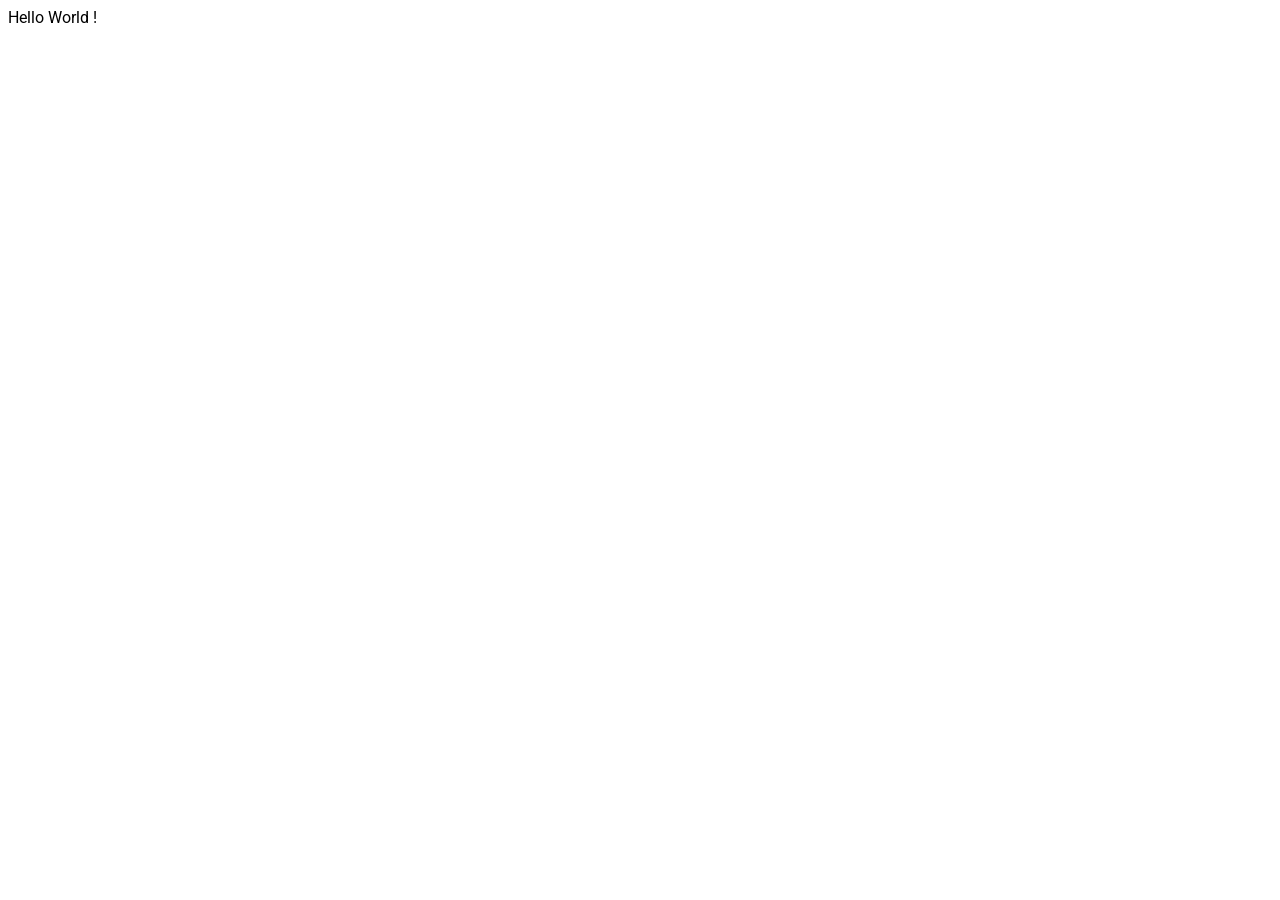
==== index.html @ 622b7399 "add google analytics" ====
<html lang="en">
<head>
    <!-- Global site tag (gtag.js) - Google Analytics -->
    <script async src="https://www.googletagmanager.com/gtag/js?id=G-5KSKGW5J9B"></script>
    <script>
      window.dataLayer = window.dataLayer || [];
      function gtag(){dataLayer.push(arguments);}
      gtag('js', new Date());

      gtag('config', 'G-5KSKGW5J9B');
    </script>

    <link rel="stylesheet" href="./index.css" />
    <link
            href="https://fonts.googleapis.com/css2?family=Roboto:ital,wght@0,300;0,400;0,500;0,700;1,300;1,400;1,500;1,700&display=swap"
            rel="stylesheet"
    />
    <link rel="apple-touch-icon" sizes="180x180" href="/apple-touch-icon.png">
    <link rel="icon" type="image/png" sizes="32x32" href="/favicon-32x32.png">
    <link rel="icon" type="image/png" sizes="16x16" href="/favicon-16x16.png">
    <link rel="manifest" href="/site.webmanifest.json">

    <title>The Exotic Greens</title>
</head>
<body>
<nav>
Hello World !
</nav>
</body>
</html>
---- index.css ----
body {
    font-family: 'Roboto', sans-serif;
}
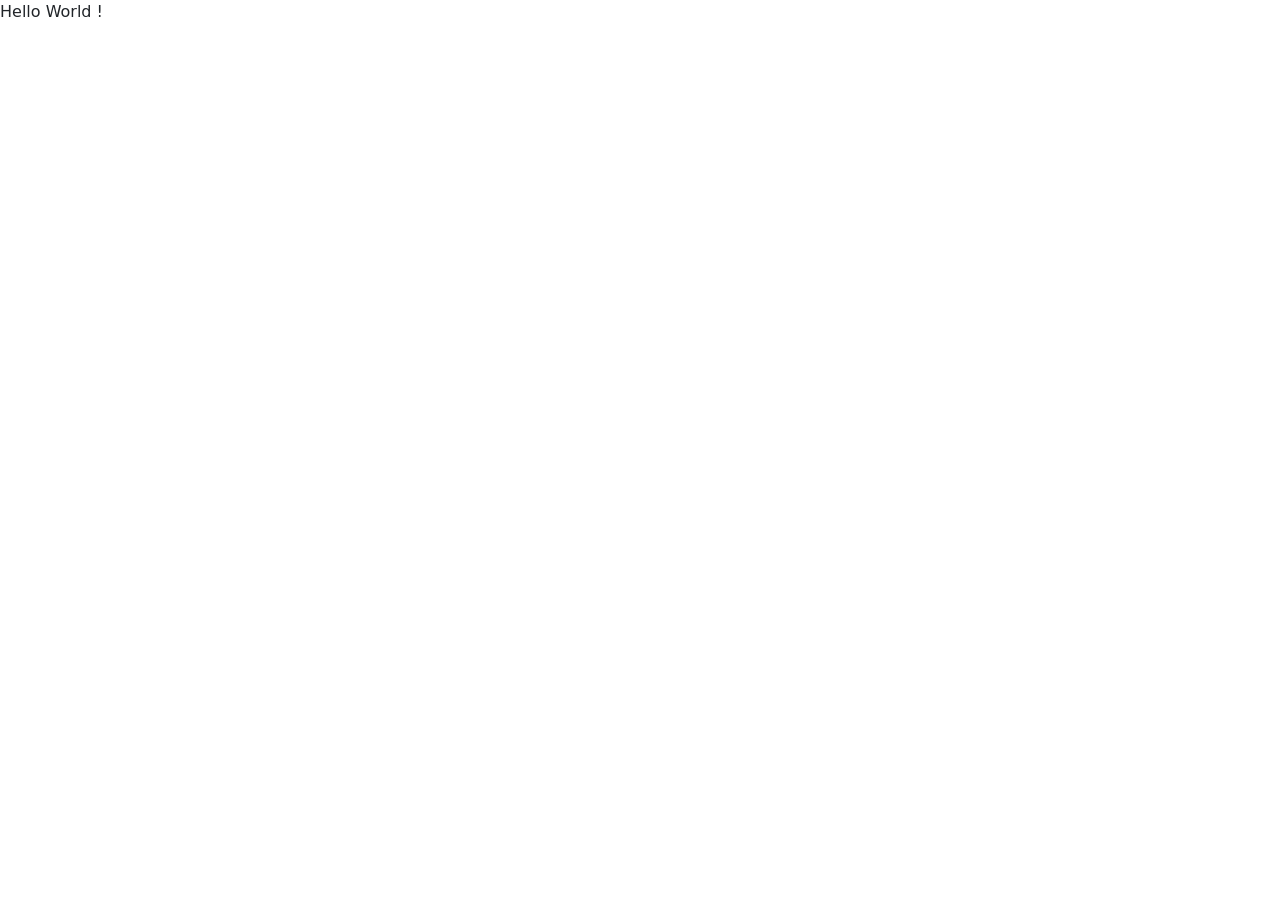
==== commit 216a1e30: "add bootstrap" ====
--- a/index.html
+++ b/index.html
@@ -1,5 +1,9 @@
+<!doctype html>
 <html lang="en">
 <head>
+    <meta charset="utf-8">
+    <meta name="viewport" content="width=device-width, initial-scale=1">
+
     <!-- Global site tag (gtag.js) - Google Analytics -->
     <script async src="https://www.googletagmanager.com/gtag/js?id=G-5KSKGW5J9B"></script>
     <script>
@@ -19,6 +23,12 @@
     <link rel="icon" type="image/png" sizes="32x32" href="/favicon-32x32.png">
     <link rel="icon" type="image/png" sizes="16x16" href="/favicon-16x16.png">
     <link rel="manifest" href="/site.webmanifest.json">
+    <link
+            href="https://cdn.jsdelivr.net/npm/bootstrap@5.0.0-beta1/dist/css/bootstrap.min.css"
+            rel="stylesheet"
+            integrity="sha384-giJF6kkoqNQ00vy+HMDP7azOuL0xtbfIcaT9wjKHr8RbDVddVHyTfAAsrekwKmP1"
+            crossorigin="anonymous"
+    />
 
     <title>The Exotic Greens</title>
 </head>
@@ -26,5 +36,7 @@
 <nav>
 Hello World !
 </nav>
+
+<script src="https://cdn.jsdelivr.net/npm/bootstrap@5.0.0-beta1/dist/js/bootstrap.bundle.min.js" integrity="sha384-ygbV9kiqUc6oa4msXn9868pTtWMgiQaeYH7/t7LECLbyPA2x65Kgf80OJFdroafW" crossorigin="anonymous"></script>
 </body>
 </html>
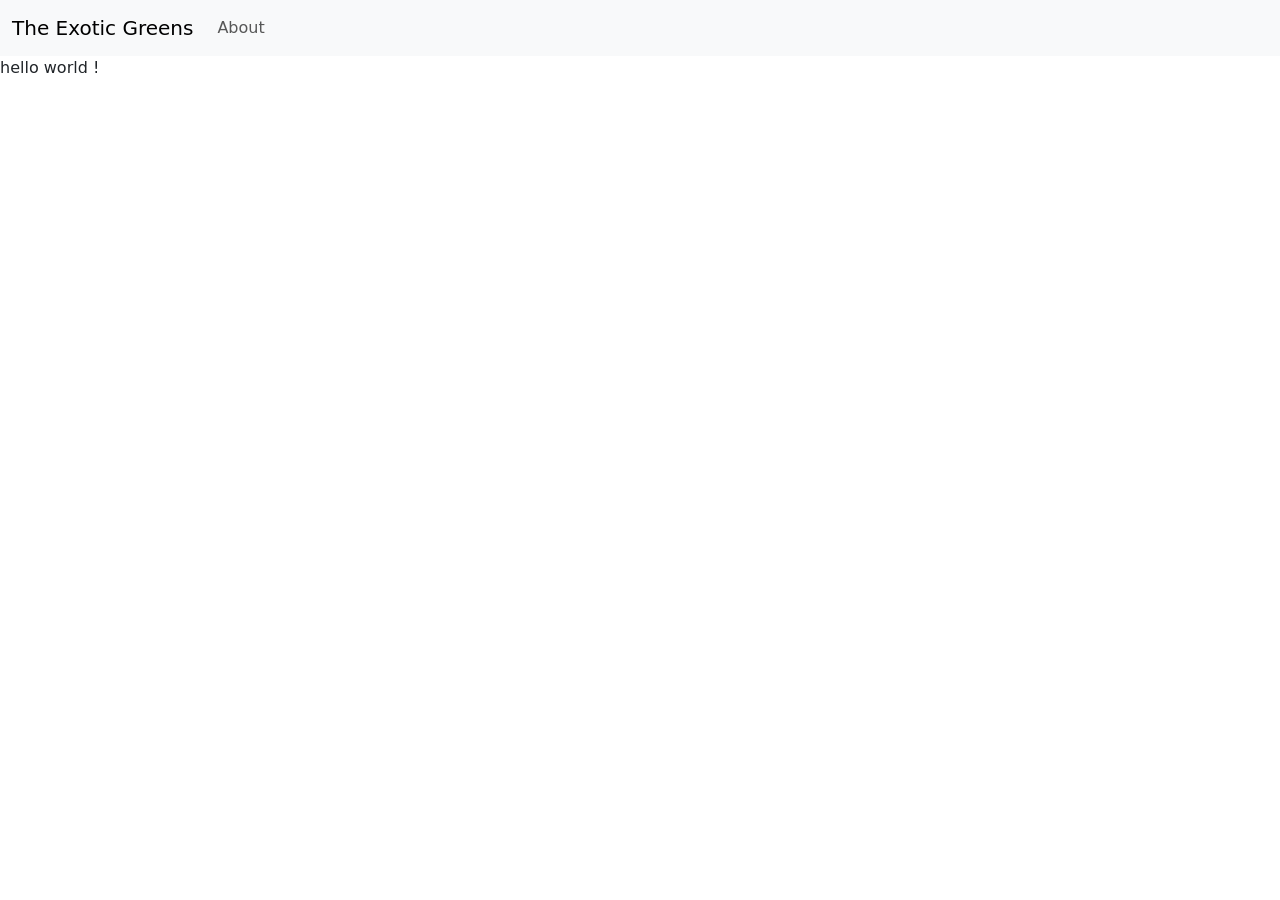
==== commit e6a8b1c0: "fix aobut link active" ====
--- a/index.html
+++ b/index.html
@@ -33,9 +33,23 @@
     <title>The Exotic Greens</title>
 </head>
 <body>
-<nav>
-Hello World !
+<nav class="navbar navbar-expand-lg navbar-light bg-light">
+    <div class="container-fluid">
+        <a class="navbar-brand" href="/">The Exotic Greens</a>
+        <button class="navbar-toggler" type="button" data-bs-toggle="collapse" data-bs-target="#navbarNav" aria-controls="navbarNav" aria-expanded="false" aria-label="Toggle navigation">
+            <span class="navbar-toggler-icon"></span>
+        </button>
+        <div class="collapse navbar-collapse" id="navbarNav">
+            <ul class="navbar-nav">
+                <li class="nav-item">
+                    <a class="nav-link" aria-current="page" href="/about">About</a>
+                </li>
+            </ul>
+        </div>
+    </div>
 </nav>
+
+hello world !
 
 <script src="https://cdn.jsdelivr.net/npm/bootstrap@5.0.0-beta1/dist/js/bootstrap.bundle.min.js" integrity="sha384-ygbV9kiqUc6oa4msXn9868pTtWMgiQaeYH7/t7LECLbyPA2x65Kgf80OJFdroafW" crossorigin="anonymous"></script>
 </body>
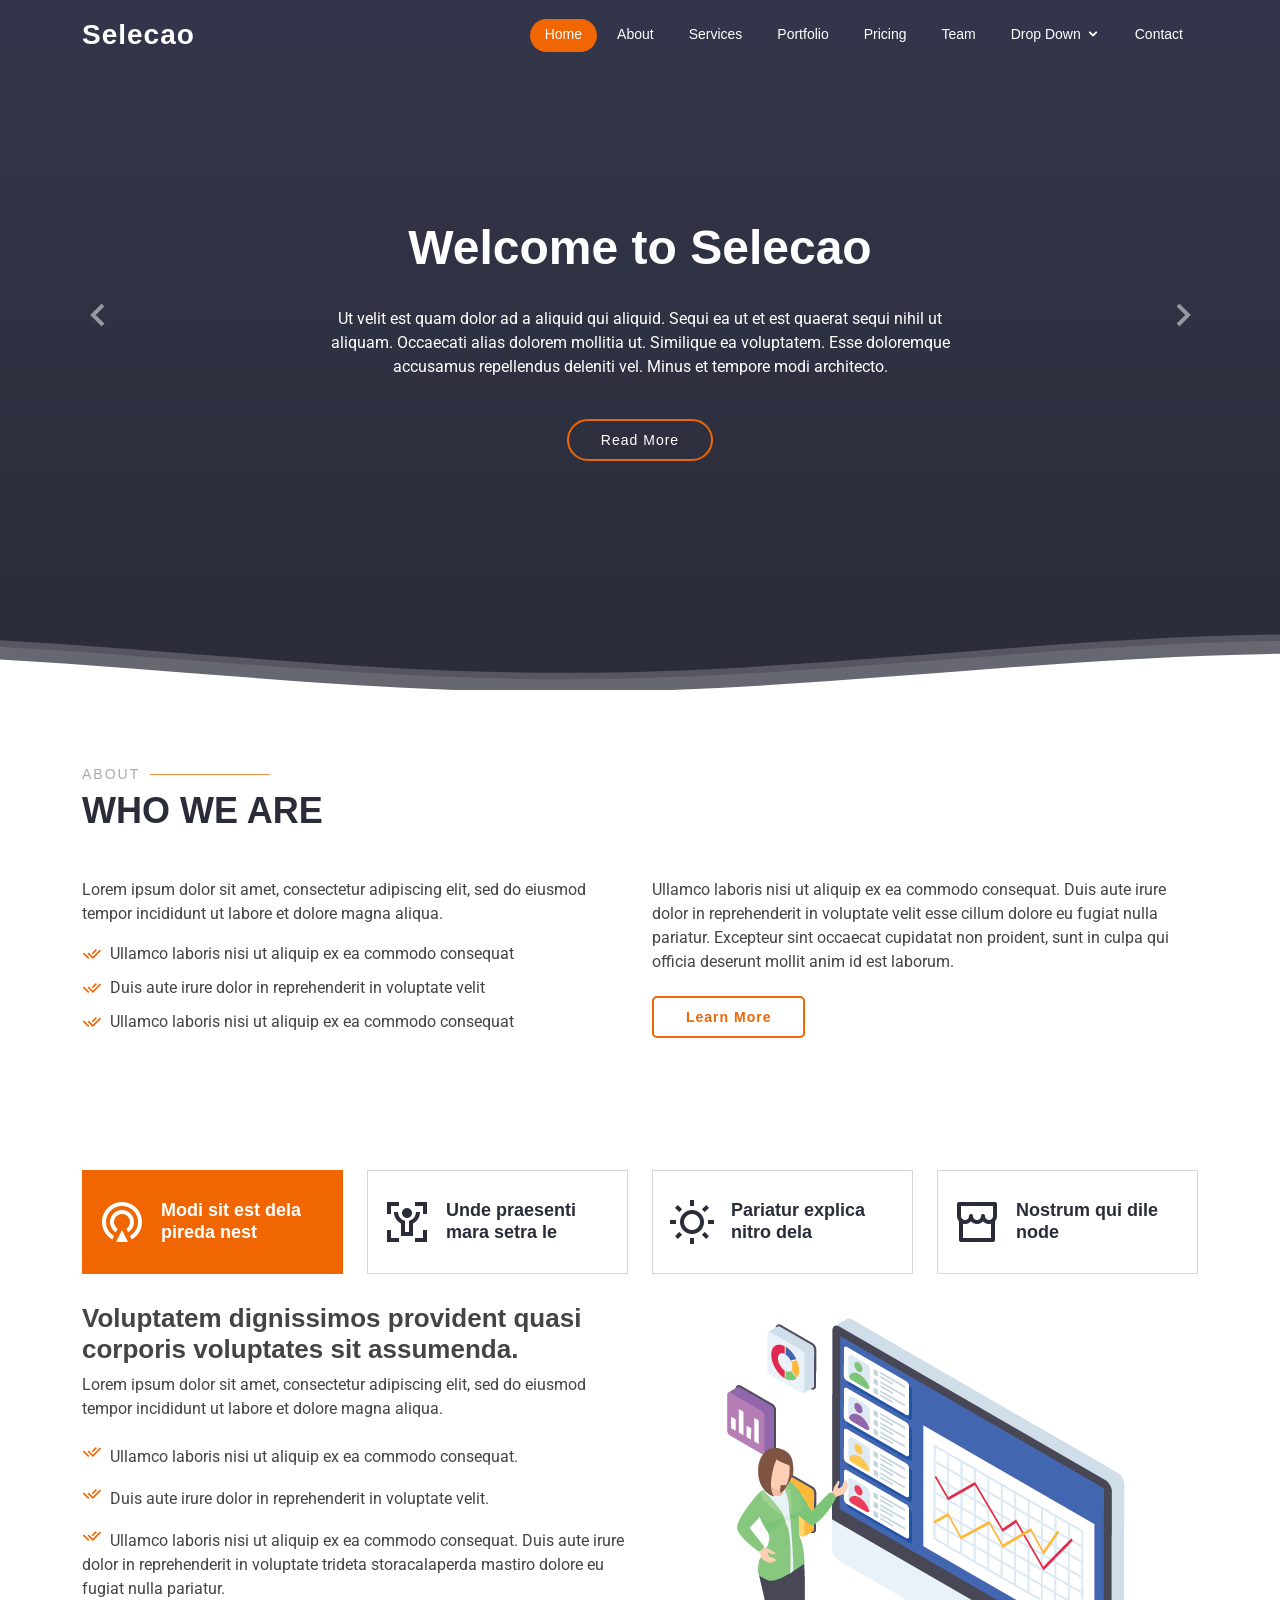
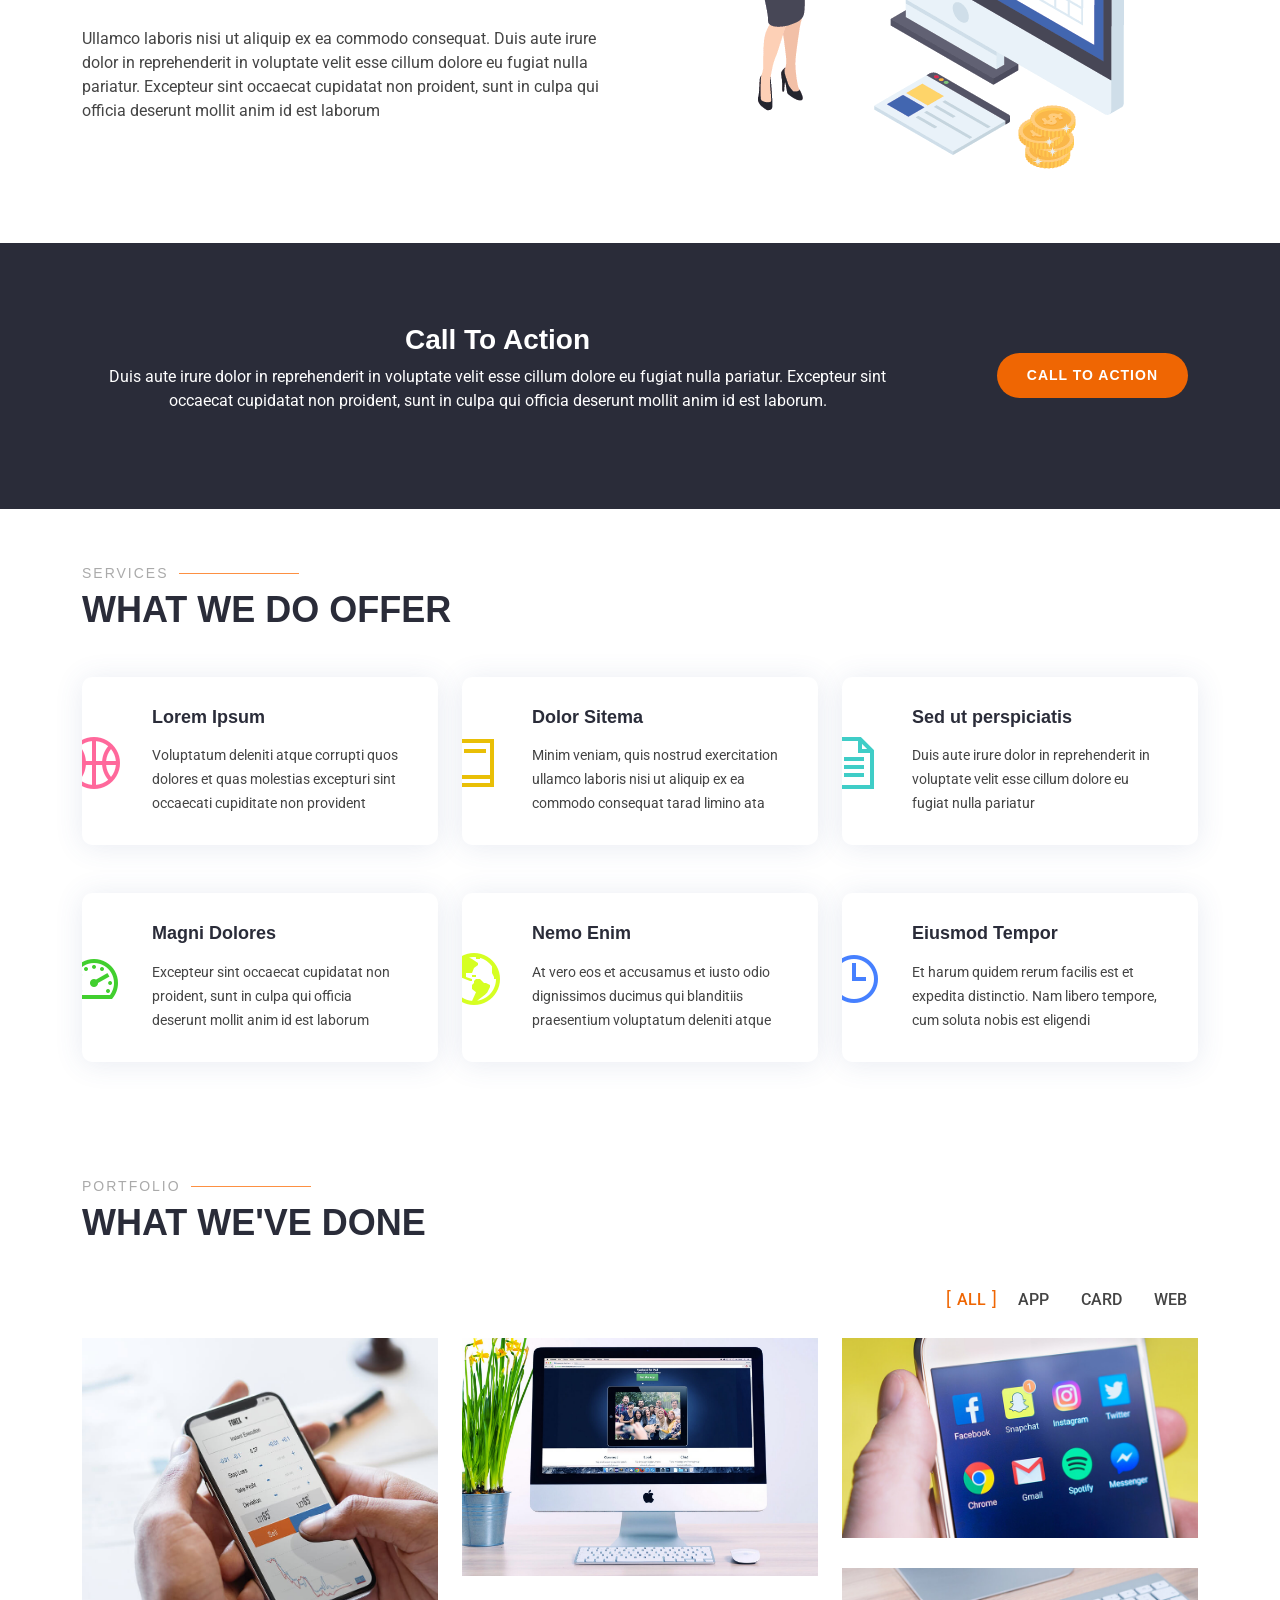
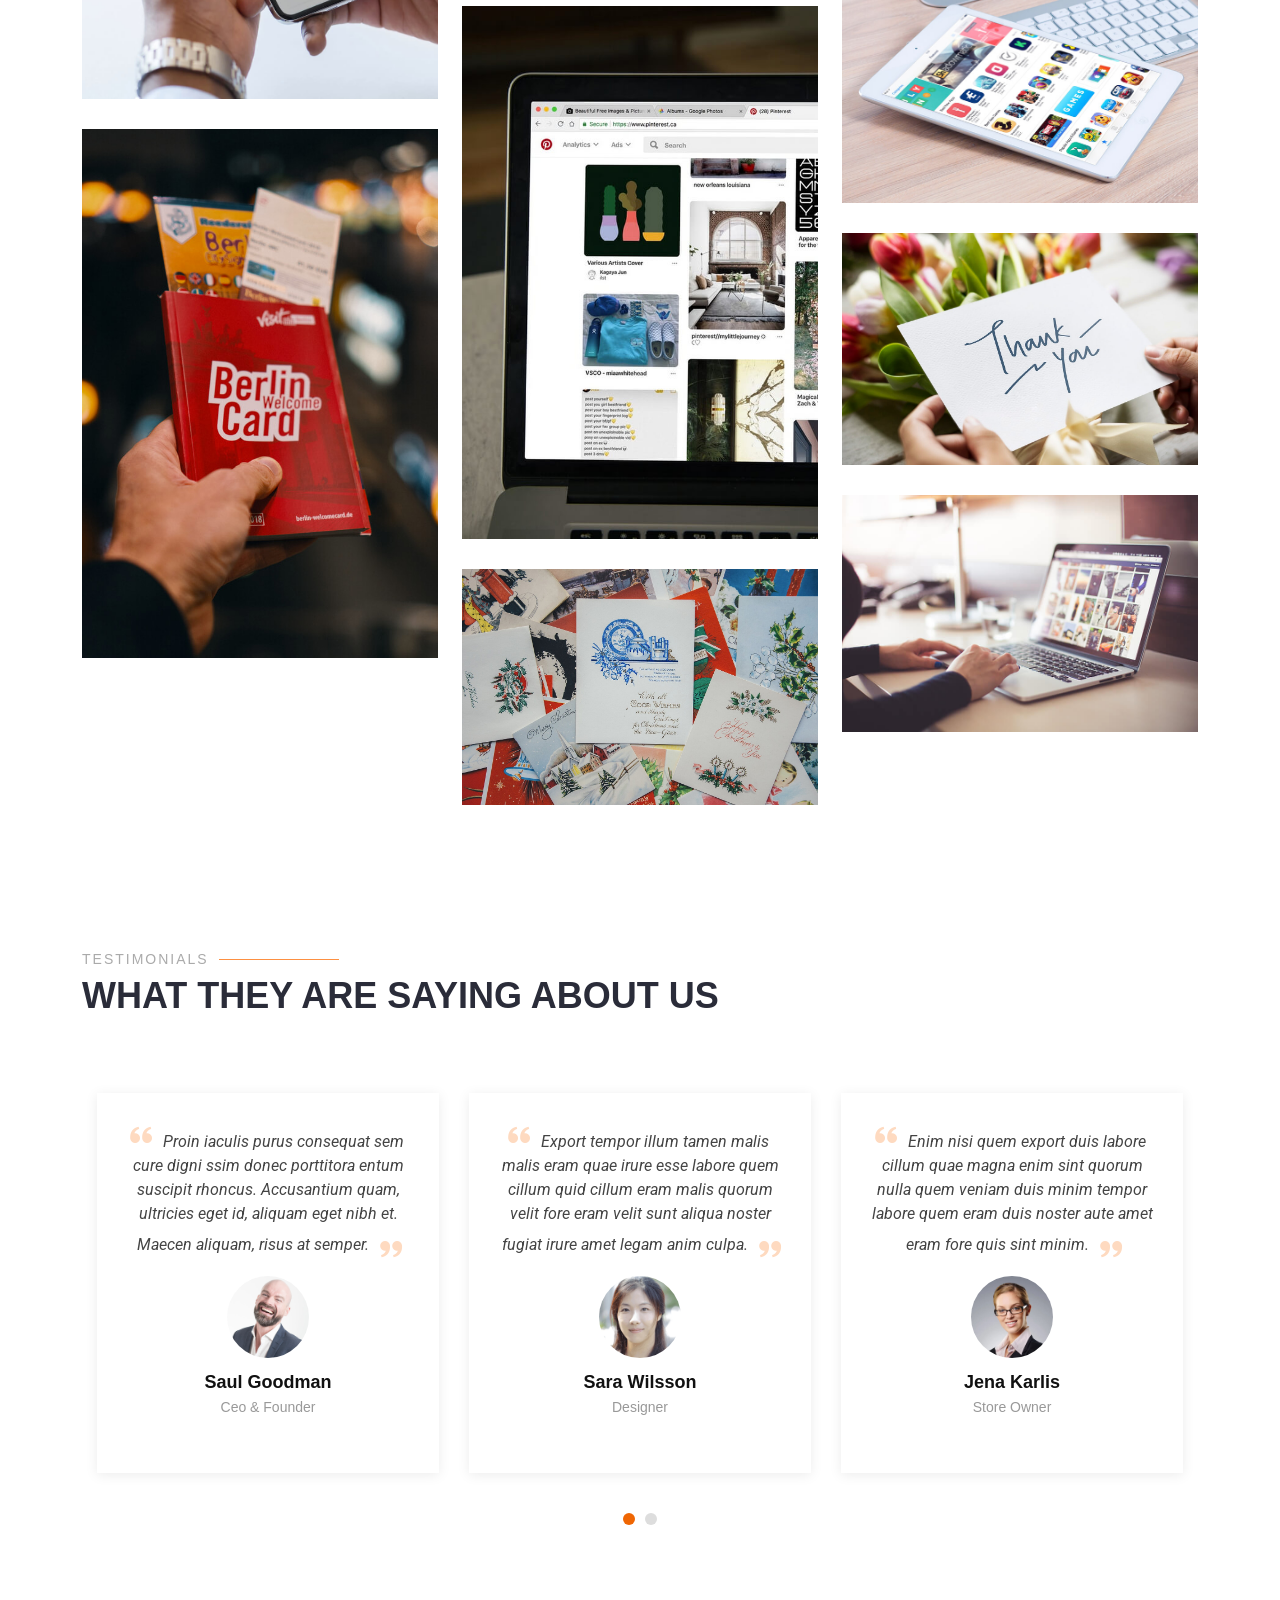
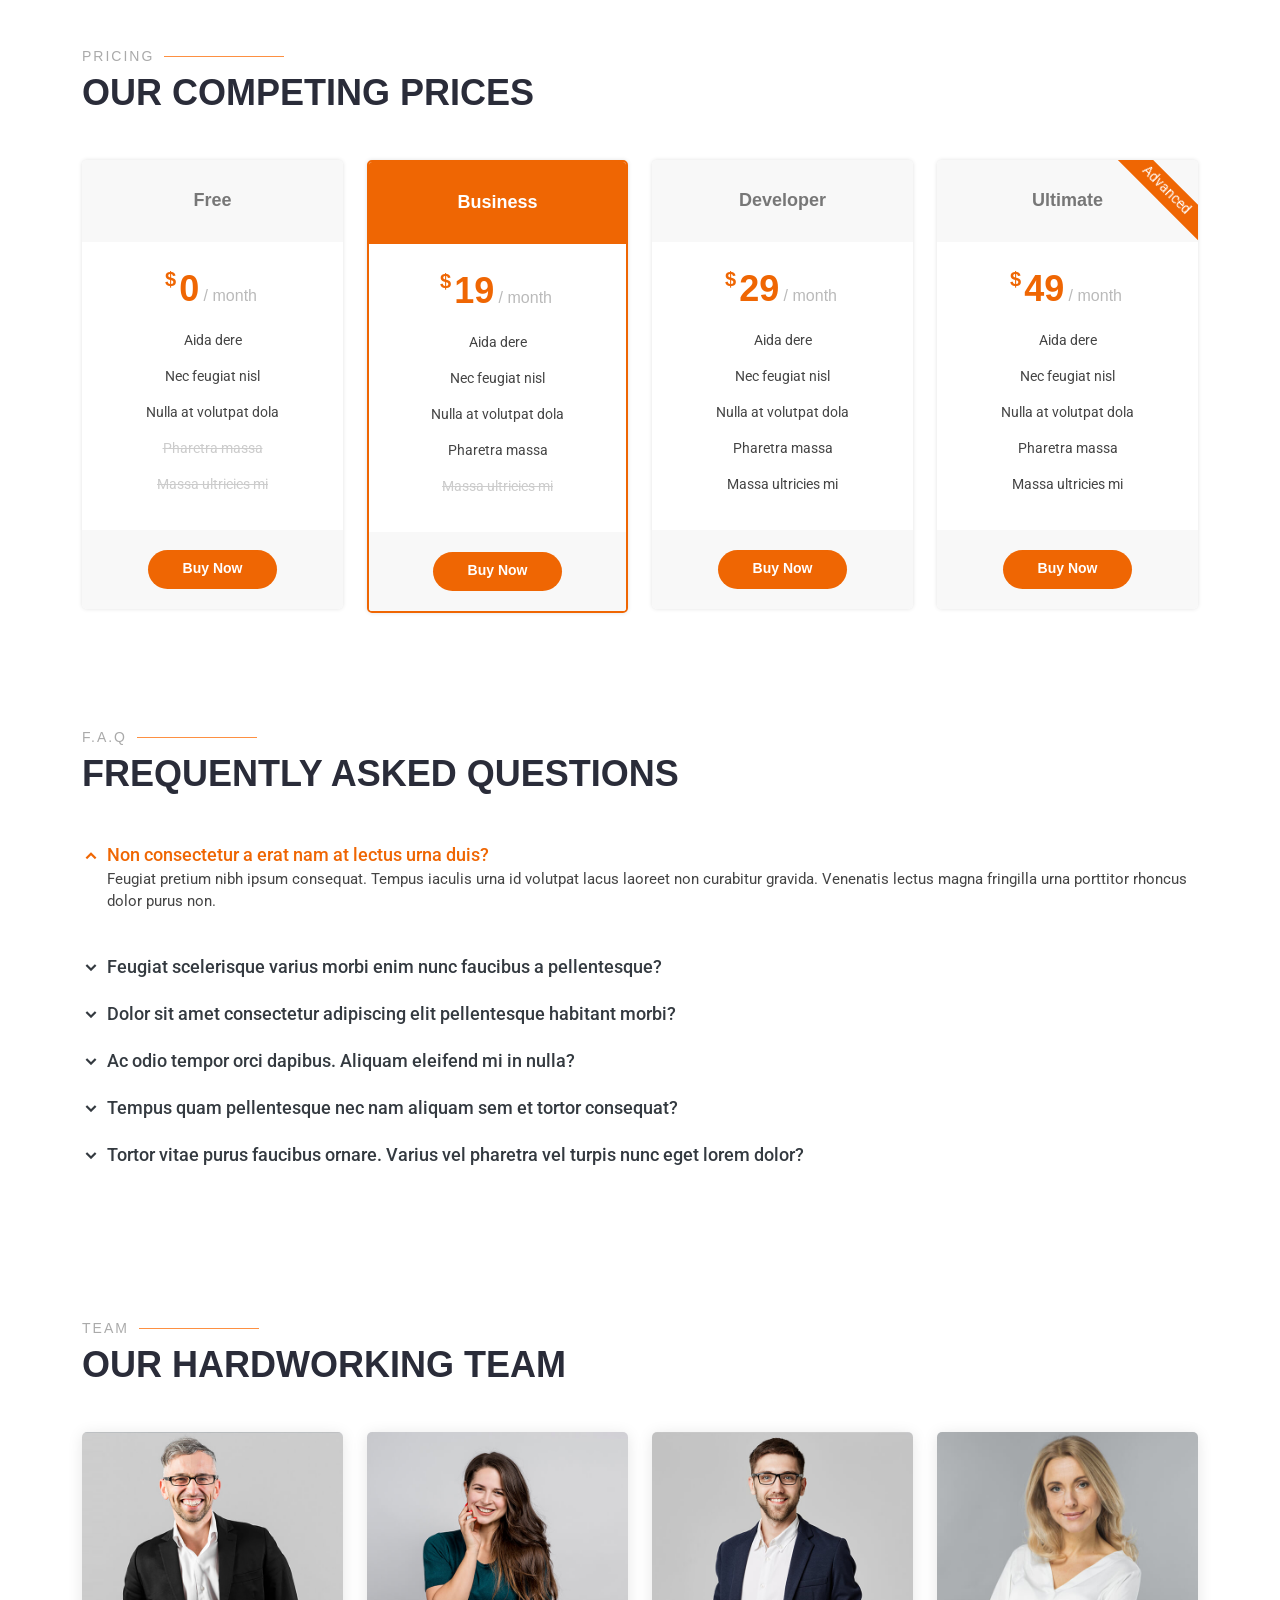
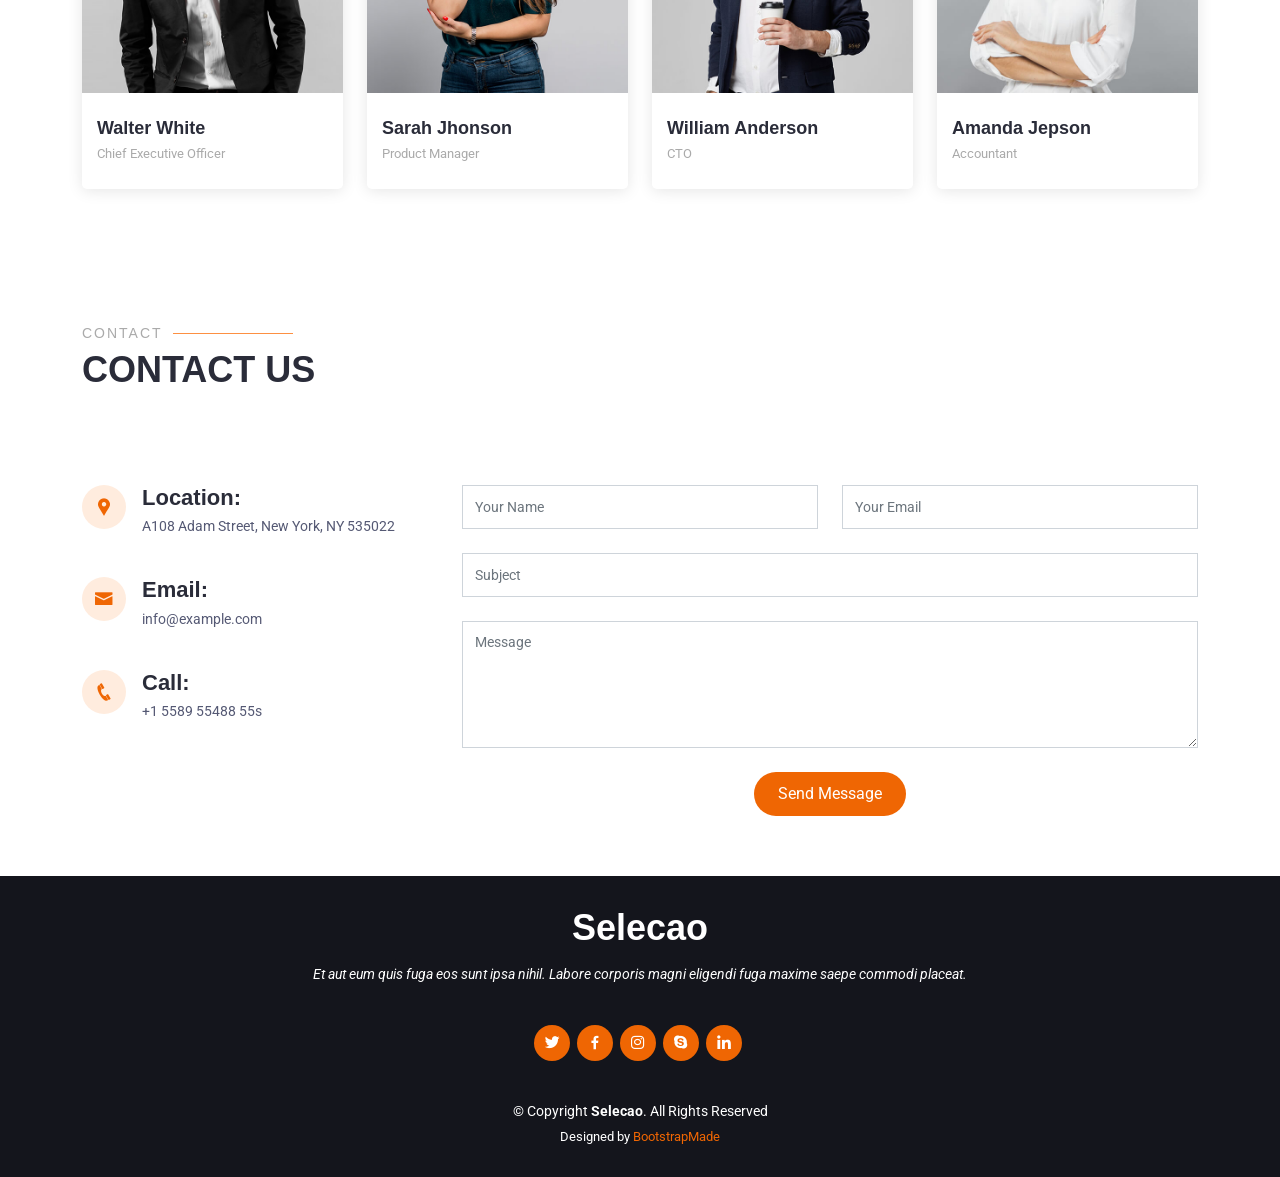
==== commit 970175e5: "rig a theme" ====
--- a/index.html
+++ b/index.html
@@ -1,56 +1,939 @@
-<!doctype html>
-<html lang="en">
-<head>
-    <meta charset="utf-8">
-    <meta name="viewport" content="width=device-width, initial-scale=1">
-
-    <!-- Global site tag (gtag.js) - Google Analytics -->
-    <script async src="https://www.googletagmanager.com/gtag/js?id=G-5KSKGW5J9B"></script>
-    <script>
-      window.dataLayer = window.dataLayer || [];
-      function gtag(){dataLayer.push(arguments);}
-      gtag('js', new Date());
-
-      gtag('config', 'G-5KSKGW5J9B');
-    </script>
-
-    <link rel="stylesheet" href="./index.css" />
-    <link
-            href="https://fonts.googleapis.com/css2?family=Roboto:ital,wght@0,300;0,400;0,500;0,700;1,300;1,400;1,500;1,700&display=swap"
-            rel="stylesheet"
-    />
-    <link rel="apple-touch-icon" sizes="180x180" href="/apple-touch-icon.png">
-    <link rel="icon" type="image/png" sizes="32x32" href="/favicon-32x32.png">
-    <link rel="icon" type="image/png" sizes="16x16" href="/favicon-16x16.png">
-    <link rel="manifest" href="/site.webmanifest.json">
-    <link
-            href="https://cdn.jsdelivr.net/npm/bootstrap@5.0.0-beta1/dist/css/bootstrap.min.css"
-            rel="stylesheet"
-            integrity="sha384-giJF6kkoqNQ00vy+HMDP7azOuL0xtbfIcaT9wjKHr8RbDVddVHyTfAAsrekwKmP1"
-            crossorigin="anonymous"
-    />
-
-    <title>The Exotic Greens</title>
-</head>
-<body>
-<nav class="navbar navbar-expand-lg navbar-light bg-light">
-    <div class="container-fluid">
-        <a class="navbar-brand" href="/">The Exotic Greens</a>
-        <button class="navbar-toggler" type="button" data-bs-toggle="collapse" data-bs-target="#navbarNav" aria-controls="navbarNav" aria-expanded="false" aria-label="Toggle navigation">
-            <span class="navbar-toggler-icon"></span>
-        </button>
-        <div class="collapse navbar-collapse" id="navbarNav">
-            <ul class="navbar-nav">
-                <li class="nav-item">
-                    <a class="nav-link" aria-current="page" href="/about">About</a>
-                </li>
-            </ul>
-        </div>
-    </div>
-</nav>
-
-hello world !
-
-<script src="https://cdn.jsdelivr.net/npm/bootstrap@5.0.0-beta1/dist/js/bootstrap.bundle.min.js" integrity="sha384-ygbV9kiqUc6oa4msXn9868pTtWMgiQaeYH7/t7LECLbyPA2x65Kgf80OJFdroafW" crossorigin="anonymous"></script>
-</body>
-</html>
+<!DOCTYPE html>
+<html lang="en">
+
+<head>
+  <meta charset="utf-8">
+  <meta name="viewport" content="width=device-width, initial-scale=1">
+
+  <meta content="" name="description">
+  <meta content="" name="keywords">
+
+  <link href="assets/vendor/bootstrap/css/bootstrap.min.css" rel="stylesheet">
+  <link href="assets/vendor/icofont/icofont.min.css" rel="stylesheet">
+  <link href="assets/vendor/boxicons/css/boxicons.min.css" rel="stylesheet">
+  <link href="assets/vendor/animate.css/animate.min.css" rel="stylesheet">
+  <link href="assets/vendor/remixicon/remixicon.css" rel="stylesheet">
+  <link href="assets/vendor/line-awesome/css/line-awesome.min.css" rel="stylesheet">
+  <link href="assets/vendor/venobox/venobox.css" rel="stylesheet">
+  <link href="assets/vendor/owl.carousel/assets/owl.carousel.min.css" rel="stylesheet">
+  <link href="assets/vendor/aos/aos.css" rel="stylesheet">
+
+  <!-- Template Main CSS File -->
+  <link href="assets/css/style.css" rel="stylesheet">
+
+  <!-- Global site tag (gtag.js) - Google Analytics -->
+  <script async src="https://www.googletagmanager.com/gtag/js?id=G-5KSKGW5J9B"></script>
+  <script>
+    window.dataLayer = window.dataLayer || [];
+    function gtag(){dataLayer.push(arguments);}
+    gtag('js', new Date());
+
+    gtag('config', 'G-5KSKGW5J9B');
+  </script>
+
+  <link
+          href="https://fonts.googleapis.com/css2?family=Roboto:ital,wght@0,300;0,400;0,500;0,700;1,300;1,400;1,500;1,700&display=swap"
+          rel="stylesheet"
+  />
+  <link rel="apple-touch-icon" sizes="180x180" href="/apple-touch-icon.png">
+  <link rel="icon" type="image/png" sizes="32x32" href="/favicon-32x32.png">
+  <link rel="icon" type="image/png" sizes="16x16" href="/favicon-16x16.png">
+  <link rel="manifest" href="/site.webmanifest.json">
+
+  <title>The Exotic Greens</title>
+</head>
+
+<body>
+
+  <!-- ======= Header ======= -->
+  <header id="header" class="fixed-top d-flex align-items-center  header-transparent ">
+    <div class="container d-flex align-items-center justify-content-between">
+
+      <div class="logo">
+        <h1 class="text-light"><a href="index.html">Selecao</a></h1>
+        <!-- Uncomment below if you prefer to use an image logo -->
+        <!-- <a href="index.html"><img src="assets/img/logo.png" alt="" class="img-fluid"></a>-->
+      </div>
+
+      <nav class="nav-menu d-none d-lg-block">
+        <ul>
+          <li class="active"><a href="index.html">Home</a></li>
+          <li><a href="#about">About</a></li>
+          <li><a href="#services">Services</a></li>
+          <li><a href="#portfolio">Portfolio</a></li>
+          <li><a href="#pricing">Pricing</a></li>
+          <li><a href="#team">Team</a></li>
+          <li class="drop-down"><a href="">Drop Down</a>
+            <ul>
+              <li><a href="#">Drop Down 1</a></li>
+              <li class="drop-down"><a href="#">Drop Down 2</a>
+                <ul>
+                  <li><a href="#">Deep Drop Down 1</a></li>
+                  <li><a href="#">Deep Drop Down 2</a></li>
+                  <li><a href="#">Deep Drop Down 3</a></li>
+                  <li><a href="#">Deep Drop Down 4</a></li>
+                  <li><a href="#">Deep Drop Down 5</a></li>
+                </ul>
+              </li>
+              <li><a href="#">Drop Down 3</a></li>
+              <li><a href="#">Drop Down 4</a></li>
+              <li><a href="#">Drop Down 5</a></li>
+            </ul>
+          </li>
+          <li><a href="#contact">Contact</a></li>
+
+        </ul>
+      </nav><!-- .nav-menu -->
+
+    </div>
+  </header><!-- End Header -->
+
+  <!-- ======= Hero Section ======= -->
+  <section id="hero" class="d-flex flex-column justify-content-end align-items-center">
+    <div id="heroCarousel" data-bs-interval="5000" class="container carousel carousel-fade" data-bs-ride="carousel">
+
+      <!-- Slide 1 -->
+      <div class="carousel-item active">
+        <div class="carousel-container">
+          <h2 class="animate__animated animate__fadeInDown">Welcome to <span>Selecao</span></h2>
+          <p class="animate__animated fanimate__adeInUp">Ut velit est quam dolor ad a aliquid qui aliquid. Sequi ea ut et est quaerat sequi nihil ut aliquam. Occaecati alias dolorem mollitia ut. Similique ea voluptatem. Esse doloremque accusamus repellendus deleniti vel. Minus et tempore modi architecto.</p>
+          <a href="#about" class="btn-get-started animate__animated animate__fadeInUp scrollto">Read More</a>
+        </div>
+      </div>
+
+      <!-- Slide 2 -->
+      <div class="carousel-item">
+        <div class="carousel-container">
+          <h2 class="animate__animated animate__fadeInDown">Lorem Ipsum Dolor</h2>
+          <p class="animate__animated animate__fadeInUp">Ut velit est quam dolor ad a aliquid qui aliquid. Sequi ea ut et est quaerat sequi nihil ut aliquam. Occaecati alias dolorem mollitia ut. Similique ea voluptatem. Esse doloremque accusamus repellendus deleniti vel. Minus et tempore modi architecto.</p>
+          <a href="#about" class="btn-get-started animate__animated animate__fadeInUp scrollto">Read More</a>
+        </div>
+      </div>
+
+      <!-- Slide 3 -->
+      <div class="carousel-item">
+        <div class="carousel-container">
+          <h2 class="animate__animated animate__fadeInDown">Sequi ea ut et est quaerat</h2>
+          <p class="animate__animated animate__fadeInUp">Ut velit est quam dolor ad a aliquid qui aliquid. Sequi ea ut et est quaerat sequi nihil ut aliquam. Occaecati alias dolorem mollitia ut. Similique ea voluptatem. Esse doloremque accusamus repellendus deleniti vel. Minus et tempore modi architecto.</p>
+          <a href="#about" class="btn-get-started animate__animated animate__fadeInUp scrollto">Read More</a>
+        </div>
+      </div>
+
+      <a class="carousel-control-prev" href="#heroCarousel" role="button" data-bs-slide="prev">
+        <span class="carousel-control-prev-icon bx bx-chevron-left" aria-hidden="true"></span>
+        <span class="sr-only">Previous</span>
+      </a>
+
+      <a class="carousel-control-next" href="#heroCarousel" role="button" data-bs-slide="next">
+        <span class="carousel-control-next-icon bx bx-chevron-right" aria-hidden="true"></span>
+        <span class="sr-only">Next</span>
+      </a>
+
+    </div>
+
+    <svg class="hero-waves" xmlns="http://www.w3.org/2000/svg" xmlns:xlink="http://www.w3.org/1999/xlink" viewBox="0 24 150 28 " preserveAspectRatio="none">
+      <defs>
+        <path id="wave-path" d="M-160 44c30 0 58-18 88-18s 58 18 88 18 58-18 88-18 58 18 88 18 v44h-352z">
+      </defs>
+      <g class="wave1">
+        <use xlink:href="#wave-path" x="50" y="3" fill="rgba(255,255,255, .1)">
+      </g>
+      <g class="wave2">
+        <use xlink:href="#wave-path" x="50" y="0" fill="rgba(255,255,255, .2)">
+      </g>
+      <g class="wave3">
+        <use xlink:href="#wave-path" x="50" y="9" fill="#fff">
+      </g>
+    </svg>
+
+  </section><!-- End Hero -->
+
+  <main id="main">
+
+    <!-- ======= About Section ======= -->
+    <section id="about" class="about">
+      <div class="container">
+
+        <div class="section-title" data-aos="zoom-out">
+          <h2>About</h2>
+          <p>Who we are</p>
+        </div>
+
+        <div class="row content" data-aos="fade-up">
+          <div class="col-lg-6">
+            <p>
+              Lorem ipsum dolor sit amet, consectetur adipiscing elit, sed do eiusmod tempor incididunt ut labore et dolore
+              magna aliqua.
+            </p>
+            <ul>
+              <li><i class="ri-check-double-line"></i> Ullamco laboris nisi ut aliquip ex ea commodo consequat</li>
+              <li><i class="ri-check-double-line"></i> Duis aute irure dolor in reprehenderit in voluptate velit</li>
+              <li><i class="ri-check-double-line"></i> Ullamco laboris nisi ut aliquip ex ea commodo consequat</li>
+            </ul>
+          </div>
+          <div class="col-lg-6 pt-4 pt-lg-0">
+            <p>
+              Ullamco laboris nisi ut aliquip ex ea commodo consequat. Duis aute irure dolor in reprehenderit in voluptate
+              velit esse cillum dolore eu fugiat nulla pariatur. Excepteur sint occaecat cupidatat non proident, sunt in
+              culpa qui officia deserunt mollit anim id est laborum.
+            </p>
+            <a href="#" class="btn-learn-more">Learn More</a>
+          </div>
+        </div>
+
+      </div>
+    </section><!-- End About Section -->
+
+    <!-- ======= Features Section ======= -->
+    <section id="features" class="features">
+      <div class="container">
+
+        <ul class="nav nav-tabs row d-flex">
+          <li class="nav-item col-3" data-aos="zoom-in">
+            <a class="nav-link active show" data-bs-toggle="tab" href="#tab-1">
+              <i class="ri-gps-line"></i>
+              <h4 class="d-none d-lg-block">Modi sit est dela pireda nest</h4>
+            </a>
+          </li>
+          <li class="nav-item col-3" data-aos="zoom-in" data-aos-delay="100">
+            <a class="nav-link" data-bs-toggle="tab" href="#tab-2">
+              <i class="ri-body-scan-line"></i>
+              <h4 class="d-none d-lg-block">Unde praesenti mara setra le</h4>
+            </a>
+          </li>
+          <li class="nav-item col-3" data-aos="zoom-in" data-aos-delay="200">
+            <a class="nav-link" data-bs-toggle="tab" href="#tab-3">
+              <i class="ri-sun-line"></i>
+              <h4 class="d-none d-lg-block">Pariatur explica nitro dela</h4>
+            </a>
+          </li>
+          <li class="nav-item col-3" data-aos="zoom-in" data-aos-delay="300">
+            <a class="nav-link" data-bs-toggle="tab" href="#tab-4">
+              <i class="ri-store-line"></i>
+              <h4 class="d-none d-lg-block">Nostrum qui dile node</h4>
+            </a>
+          </li>
+        </ul>
+
+        <div class="tab-content" data-aos="fade-up">
+          <div class="tab-pane active show" id="tab-1">
+            <div class="row">
+              <div class="col-lg-6 order-2 order-lg-1 mt-3 mt-lg-0">
+                <h3>Voluptatem dignissimos provident quasi corporis voluptates sit assumenda.</h3>
+                <p class="font-italic">
+                  Lorem ipsum dolor sit amet, consectetur adipiscing elit, sed do eiusmod tempor incididunt ut labore et dolore
+                  magna aliqua.
+                </p>
+                <ul>
+                  <li><i class="ri-check-double-line"></i> Ullamco laboris nisi ut aliquip ex ea commodo consequat.</li>
+                  <li><i class="ri-check-double-line"></i> Duis aute irure dolor in reprehenderit in voluptate velit.</li>
+                  <li><i class="ri-check-double-line"></i> Ullamco laboris nisi ut aliquip ex ea commodo consequat. Duis aute irure dolor in reprehenderit in voluptate trideta storacalaperda mastiro dolore eu fugiat nulla pariatur.</li>
+                </ul>
+                <p>
+                  Ullamco laboris nisi ut aliquip ex ea commodo consequat. Duis aute irure dolor in reprehenderit in voluptate
+                  velit esse cillum dolore eu fugiat nulla pariatur. Excepteur sint occaecat cupidatat non proident, sunt in
+                  culpa qui officia deserunt mollit anim id est laborum
+                </p>
+              </div>
+              <div class="col-lg-6 order-1 order-lg-2 text-center">
+                <img src="assets/img/features-1.png" alt="" class="img-fluid">
+              </div>
+            </div>
+          </div>
+          <div class="tab-pane" id="tab-2">
+            <div class="row">
+              <div class="col-lg-6 order-2 order-lg-1 mt-3 mt-lg-0">
+                <h3>Neque exercitationem debitis soluta quos debitis quo mollitia officia est</h3>
+                <p>
+                  Ullamco laboris nisi ut aliquip ex ea commodo consequat. Duis aute irure dolor in reprehenderit in voluptate
+                  velit esse cillum dolore eu fugiat nulla pariatur. Excepteur sint occaecat cupidatat non proident, sunt in
+                  culpa qui officia deserunt mollit anim id est laborum
+                </p>
+                <p class="font-italic">
+                  Lorem ipsum dolor sit amet, consectetur adipiscing elit, sed do eiusmod tempor incididunt ut labore et dolore
+                  magna aliqua.
+                </p>
+                <ul>
+                  <li><i class="ri-check-double-line"></i> Ullamco laboris nisi ut aliquip ex ea commodo consequat.</li>
+                  <li><i class="ri-check-double-line"></i> Duis aute irure dolor in reprehenderit in voluptate velit.</li>
+                  <li><i class="ri-check-double-line"></i> Provident mollitia neque rerum asperiores dolores quos qui a. Ipsum neque dolor voluptate nisi sed.</li>
+                  <li><i class="ri-check-double-line"></i> Ullamco laboris nisi ut aliquip ex ea commodo consequat. Duis aute irure dolor in reprehenderit in voluptate trideta storacalaperda mastiro dolore eu fugiat nulla pariatur.</li>
+                </ul>
+              </div>
+              <div class="col-lg-6 order-1 order-lg-2 text-center">
+                <img src="assets/img/features-2.png" alt="" class="img-fluid">
+              </div>
+            </div>
+          </div>
+          <div class="tab-pane" id="tab-3">
+            <div class="row">
+              <div class="col-lg-6 order-2 order-lg-1 mt-3 mt-lg-0">
+                <h3>Voluptatibus commodi ut accusamus ea repudiandae ut autem dolor ut assumenda</h3>
+                <p>
+                  Ullamco laboris nisi ut aliquip ex ea commodo consequat. Duis aute irure dolor in reprehenderit in voluptate
+                  velit esse cillum dolore eu fugiat nulla pariatur. Excepteur sint occaecat cupidatat non proident, sunt in
+                  culpa qui officia deserunt mollit anim id est laborum
+                </p>
+                <ul>
+                  <li><i class="ri-check-double-line"></i> Ullamco laboris nisi ut aliquip ex ea commodo consequat.</li>
+                  <li><i class="ri-check-double-line"></i> Duis aute irure dolor in reprehenderit in voluptate velit.</li>
+                  <li><i class="ri-check-double-line"></i> Provident mollitia neque rerum asperiores dolores quos qui a. Ipsum neque dolor voluptate nisi sed.</li>
+                </ul>
+                <p class="font-italic">
+                  Lorem ipsum dolor sit amet, consectetur adipiscing elit, sed do eiusmod tempor incididunt ut labore et dolore
+                  magna aliqua.
+                </p>
+              </div>
+              <div class="col-lg-6 order-1 order-lg-2 text-center">
+                <img src="assets/img/features-3.png" alt="" class="img-fluid">
+              </div>
+            </div>
+          </div>
+          <div class="tab-pane" id="tab-4">
+            <div class="row">
+              <div class="col-lg-6 order-2 order-lg-1 mt-3 mt-lg-0">
+                <h3>Omnis fugiat ea explicabo sunt dolorum asperiores sequi inventore rerum</h3>
+                <p>
+                  Ullamco laboris nisi ut aliquip ex ea commodo consequat. Duis aute irure dolor in reprehenderit in voluptate
+                  velit esse cillum dolore eu fugiat nulla pariatur. Excepteur sint occaecat cupidatat non proident, sunt in
+                  culpa qui officia deserunt mollit anim id est laborum
+                </p>
+                <p class="font-italic">
+                  Lorem ipsum dolor sit amet, consectetur adipiscing elit, sed do eiusmod tempor incididunt ut labore et dolore
+                  magna aliqua.
+                </p>
+                <ul>
+                  <li><i class="ri-check-double-line"></i> Ullamco laboris nisi ut aliquip ex ea commodo consequat.</li>
+                  <li><i class="ri-check-double-line"></i> Duis aute irure dolor in reprehenderit in voluptate velit.</li>
+                  <li><i class="ri-check-double-line"></i> Ullamco laboris nisi ut aliquip ex ea commodo consequat. Duis aute irure dolor in reprehenderit in voluptate trideta storacalaperda mastiro dolore eu fugiat nulla pariatur.</li>
+                </ul>
+              </div>
+              <div class="col-lg-6 order-1 order-lg-2 text-center">
+                <img src="assets/img/features-4.png" alt="" class="img-fluid">
+              </div>
+            </div>
+          </div>
+        </div>
+
+      </div>
+    </section><!-- End Features Section -->
+
+    <!-- ======= Cta Section ======= -->
+    <section id="cta" class="cta">
+      <div class="container">
+
+        <div class="row" data-aos="zoom-out">
+          <div class="col-lg-9 text-center text-lg-left">
+            <h3>Call To Action</h3>
+            <p> Duis aute irure dolor in reprehenderit in voluptate velit esse cillum dolore eu fugiat nulla pariatur. Excepteur sint occaecat cupidatat non proident, sunt in culpa qui officia deserunt mollit anim id est laborum.</p>
+          </div>
+          <div class="col-lg-3 cta-btn-container text-center">
+            <a class="cta-btn align-middle" href="#">Call To Action</a>
+          </div>
+        </div>
+
+      </div>
+    </section><!-- End Cta Section -->
+
+    <!-- ======= Services Section ======= -->
+    <section id="services" class="services">
+      <div class="container">
+
+        <div class="section-title" data-aos="zoom-out">
+          <h2>Services</h2>
+          <p>What we do offer</p>
+        </div>
+
+        <div class="row">
+          <div class="col-lg-4 col-md-6">
+            <div class="icon-box" data-aos="zoom-in-left">
+              <div class="icon"><i class="las la-basketball-ball" style="color: #ff689b;"></i></div>
+              <h4 class="title"><a href="">Lorem Ipsum</a></h4>
+              <p class="description">Voluptatum deleniti atque corrupti quos dolores et quas molestias excepturi sint occaecati cupiditate non provident</p>
+            </div>
+          </div>
+          <div class="col-lg-4 col-md-6 mt-5 mt-md-0">
+            <div class="icon-box" data-aos="zoom-in-left" data-aos-delay="100">
+              <div class="icon"><i class="las la-book" style="color: #e9bf06;"></i></div>
+              <h4 class="title"><a href="">Dolor Sitema</a></h4>
+              <p class="description">Minim veniam, quis nostrud exercitation ullamco laboris nisi ut aliquip ex ea commodo consequat tarad limino ata</p>
+            </div>
+          </div>
+
+          <div class="col-lg-4 col-md-6 mt-5 mt-lg-0 ">
+            <div class="icon-box" data-aos="zoom-in-left" data-aos-delay="200">
+              <div class="icon"><i class="las la-file-alt" style="color: #3fcdc7;"></i></div>
+              <h4 class="title"><a href="">Sed ut perspiciatis</a></h4>
+              <p class="description">Duis aute irure dolor in reprehenderit in voluptate velit esse cillum dolore eu fugiat nulla pariatur</p>
+            </div>
+          </div>
+          <div class="col-lg-4 col-md-6 mt-5">
+            <div class="icon-box" data-aos="zoom-in-left" data-aos-delay="300">
+              <div class="icon"><i class="las la-tachometer-alt" style="color:#41cf2e;"></i></div>
+              <h4 class="title"><a href="">Magni Dolores</a></h4>
+              <p class="description">Excepteur sint occaecat cupidatat non proident, sunt in culpa qui officia deserunt mollit anim id est laborum</p>
+            </div>
+          </div>
+
+          <div class="col-lg-4 col-md-6 mt-5">
+            <div class="icon-box" data-aos="zoom-in-left" data-aos-delay="400">
+              <div class="icon"><i class="las la-globe-americas" style="color: #d6ff22;"></i></div>
+              <h4 class="title"><a href="">Nemo Enim</a></h4>
+              <p class="description">At vero eos et accusamus et iusto odio dignissimos ducimus qui blanditiis praesentium voluptatum deleniti atque</p>
+            </div>
+          </div>
+          <div class="col-lg-4 col-md-6 mt-5">
+            <div class="icon-box" data-aos="zoom-in-left" data-aos-delay="500">
+              <div class="icon"><i class="las la-clock" style="color: #4680ff;"></i></div>
+              <h4 class="title"><a href="">Eiusmod Tempor</a></h4>
+              <p class="description">Et harum quidem rerum facilis est et expedita distinctio. Nam libero tempore, cum soluta nobis est eligendi</p>
+            </div>
+          </div>
+        </div>
+
+      </div>
+    </section><!-- End Services Section -->
+
+    <!-- ======= Portfolio Section ======= -->
+    <section id="portfolio" class="portfolio">
+      <div class="container">
+
+        <div class="section-title" data-aos="zoom-out">
+          <h2>Portfolio</h2>
+          <p>What we've done</p>
+        </div>
+
+        <ul id="portfolio-flters" class="d-flex justify-content-end" data-aos="fade-up">
+          <li data-filter="*" class="filter-active">All</li>
+          <li data-filter=".filter-app">App</li>
+          <li data-filter=".filter-card">Card</li>
+          <li data-filter=".filter-web">Web</li>
+        </ul>
+
+        <div class="row portfolio-container" data-aos="fade-up">
+
+          <div class="col-lg-4 col-md-6 portfolio-item filter-app">
+            <div class="portfolio-img"><img src="assets/img/portfolio/portfolio-1.jpg" class="img-fluid" alt=""></div>
+            <div class="portfolio-info">
+              <h4>App 1</h4>
+              <p>App</p>
+              <a href="assets/img/portfolio/portfolio-1.jpg" data-gall="portfolioGallery" class="venobox preview-link" title="App 1"><i class="bx bx-plus"></i></a>
+              <a href="portfolio-details.html" class="details-link" title="More Details"><i class="bx bx-link"></i></a>
+            </div>
+          </div>
+
+          <div class="col-lg-4 col-md-6 portfolio-item filter-web">
+            <div class="portfolio-img"><img src="assets/img/portfolio/portfolio-2.jpg" class="img-fluid" alt=""></div>
+            <div class="portfolio-info">
+              <h4>Web 3</h4>
+              <p>Web</p>
+              <a href="assets/img/portfolio/portfolio-2.jpg" data-gall="portfolioGallery" class="venobox preview-link" title="Web 3"><i class="bx bx-plus"></i></a>
+              <a href="portfolio-details.html" class="details-link" title="More Details"><i class="bx bx-link"></i></a>
+            </div>
+          </div>
+
+          <div class="col-lg-4 col-md-6 portfolio-item filter-app">
+            <div class="portfolio-img"><img src="assets/img/portfolio/portfolio-3.jpg" class="img-fluid" alt=""></div>
+            <div class="portfolio-info">
+              <h4>App 2</h4>
+              <p>App</p>
+              <a href="assets/img/portfolio/portfolio-3.jpg" data-gall="portfolioGallery" class="venobox preview-link" title="App 2"><i class="bx bx-plus"></i></a>
+              <a href="portfolio-details.html" class="details-link" title="More Details"><i class="bx bx-link"></i></a>
+            </div>
+          </div>
+
+          <div class="col-lg-4 col-md-6 portfolio-item filter-card">
+            <div class="portfolio-img"><img src="assets/img/portfolio/portfolio-4.jpg" class="img-fluid" alt=""></div>
+            <div class="portfolio-info">
+              <h4>Card 2</h4>
+              <p>Card</p>
+              <a href="assets/img/portfolio/portfolio-4.jpg" data-gall="portfolioGallery" class="venobox preview-link" title="Card 2"><i class="bx bx-plus"></i></a>
+              <a href="portfolio-details.html" class="details-link" title="More Details"><i class="bx bx-link"></i></a>
+            </div>
+          </div>
+
+          <div class="col-lg-4 col-md-6 portfolio-item filter-web">
+            <div class="portfolio-img"><img src="assets/img/portfolio/portfolio-5.jpg" class="img-fluid" alt=""></div>
+            <div class="portfolio-info">
+              <h4>Web 2</h4>
+              <p>Web</p>
+              <a href="assets/img/portfolio/portfolio-5.jpg" data-gall="portfolioGallery" class="venobox preview-link" title="Web 2"><i class="bx bx-plus"></i></a>
+              <a href="portfolio-details.html" class="details-link" title="More Details"><i class="bx bx-link"></i></a>
+            </div>
+          </div>
+
+          <div class="col-lg-4 col-md-6 portfolio-item filter-app">
+            <div class="portfolio-img"><img src="assets/img/portfolio/portfolio-6.jpg" class="img-fluid" alt=""></div>
+            <div class="portfolio-info">
+              <h4>App 3</h4>
+              <p>App</p>
+              <a href="assets/img/portfolio/portfolio-6.jpg" data-gall="portfolioGallery" class="venobox preview-link" title="App 3"><i class="bx bx-plus"></i></a>
+              <a href="portfolio-details.html" class="details-link" title="More Details"><i class="bx bx-link"></i></a>
+            </div>
+          </div>
+
+          <div class="col-lg-4 col-md-6 portfolio-item filter-card">
+            <div class="portfolio-img"><img src="assets/img/portfolio/portfolio-7.jpg" class="img-fluid" alt=""></div>
+            <div class="portfolio-info">
+              <h4>Card 1</h4>
+              <p>Card</p>
+              <a href="assets/img/portfolio/portfolio-7.jpg" data-gall="portfolioGallery" class="venobox preview-link" title="Card 1"><i class="bx bx-plus"></i></a>
+              <a href="portfolio-details.html" class="details-link" title="More Details"><i class="bx bx-link"></i></a>
+            </div>
+          </div>
+
+          <div class="col-lg-4 col-md-6 portfolio-item filter-card">
+            <div class="portfolio-img"><img src="assets/img/portfolio/portfolio-8.jpg" class="img-fluid" alt=""></div>
+            <div class="portfolio-info">
+              <h4>Card 3</h4>
+              <p>Card</p>
+              <a href="assets/img/portfolio/portfolio-8.jpg" data-gall="portfolioGallery" class="venobox preview-link" title="Card 3"><i class="bx bx-plus"></i></a>
+              <a href="portfolio-details.html" class="details-link" title="More Details"><i class="bx bx-link"></i></a>
+            </div>
+          </div>
+
+          <div class="col-lg-4 col-md-6 portfolio-item filter-web">
+            <div class="portfolio-img"><img src="assets/img/portfolio/portfolio-9.jpg" class="img-fluid" alt=""></div>
+            <div class="portfolio-info">
+              <h4>Web 3</h4>
+              <p>Web</p>
+              <a href="assets/img/portfolio/portfolio-9.jpg" data-gall="portfolioGallery" class="venobox preview-link" title="Web 3"><i class="bx bx-plus"></i></a>
+              <a href="portfolio-details.html" class="details-link" title="More Details"><i class="bx bx-link"></i></a>
+            </div>
+          </div>
+
+        </div>
+
+      </div>
+    </section><!-- End Portfolio Section -->
+
+    <!-- ======= Testimonials Section ======= -->
+    <section id="testimonials" class="testimonials">
+      <div class="container">
+
+        <div class="section-title" data-aos="zoom-out">
+          <h2>Testimonials</h2>
+          <p>What they are saying about us</p>
+        </div>
+
+        <div class="owl-carousel testimonials-carousel" data-aos="fade-up">
+
+          <div class="testimonial-item">
+            <p>
+              <i class="bx bxs-quote-alt-left quote-icon-left"></i>
+              Proin iaculis purus consequat sem cure digni ssim donec porttitora entum suscipit rhoncus. Accusantium quam, ultricies eget id, aliquam eget nibh et. Maecen aliquam, risus at semper.
+              <i class="bx bxs-quote-alt-right quote-icon-right"></i>
+            </p>
+            <img src="assets/img/testimonials/testimonials-1.jpg" class="testimonial-img" alt="">
+            <h3>Saul Goodman</h3>
+            <h4>Ceo &amp; Founder</h4>
+          </div>
+
+          <div class="testimonial-item">
+            <p>
+              <i class="bx bxs-quote-alt-left quote-icon-left"></i>
+              Export tempor illum tamen malis malis eram quae irure esse labore quem cillum quid cillum eram malis quorum velit fore eram velit sunt aliqua noster fugiat irure amet legam anim culpa.
+              <i class="bx bxs-quote-alt-right quote-icon-right"></i>
+            </p>
+            <img src="assets/img/testimonials/testimonials-2.jpg" class="testimonial-img" alt="">
+            <h3>Sara Wilsson</h3>
+            <h4>Designer</h4>
+          </div>
+
+          <div class="testimonial-item">
+            <p>
+              <i class="bx bxs-quote-alt-left quote-icon-left"></i>
+              Enim nisi quem export duis labore cillum quae magna enim sint quorum nulla quem veniam duis minim tempor labore quem eram duis noster aute amet eram fore quis sint minim.
+              <i class="bx bxs-quote-alt-right quote-icon-right"></i>
+            </p>
+            <img src="assets/img/testimonials/testimonials-3.jpg" class="testimonial-img" alt="">
+            <h3>Jena Karlis</h3>
+            <h4>Store Owner</h4>
+          </div>
+
+          <div class="testimonial-item">
+            <p>
+              <i class="bx bxs-quote-alt-left quote-icon-left"></i>
+              Fugiat enim eram quae cillum dolore dolor amet nulla culpa multos export minim fugiat minim velit minim dolor enim duis veniam ipsum anim magna sunt elit fore quem dolore labore illum veniam.
+              <i class="bx bxs-quote-alt-right quote-icon-right"></i>
+            </p>
+            <img src="assets/img/testimonials/testimonials-4.jpg" class="testimonial-img" alt="">
+            <h3>Matt Brandon</h3>
+            <h4>Freelancer</h4>
+          </div>
+
+          <div class="testimonial-item">
+            <p>
+              <i class="bx bxs-quote-alt-left quote-icon-left"></i>
+              Quis quorum aliqua sint quem legam fore sunt eram irure aliqua veniam tempor noster veniam enim culpa labore duis sunt culpa nulla illum cillum fugiat legam esse veniam culpa fore nisi cillum quid.
+              <i class="bx bxs-quote-alt-right quote-icon-right"></i>
+            </p>
+            <img src="assets/img/testimonials/testimonials-5.jpg" class="testimonial-img" alt="">
+            <h3>John Larson</h3>
+            <h4>Entrepreneur</h4>
+          </div>
+
+        </div>
+
+      </div>
+    </section><!-- End Testimonials Section -->
+
+    <!-- ======= Pricing Section ======= -->
+    <section id="pricing" class="pricing">
+      <div class="container">
+
+        <div class="section-title" data-aos="zoom-out">
+          <h2>Pricing</h2>
+          <p>Our Competing Prices</p>
+        </div>
+
+        <div class="row">
+
+          <div class="col-lg-3 col-md-6">
+            <div class="box" data-aos="zoom-in">
+              <h3>Free</h3>
+              <h4><sup>$</sup>0<span> / month</span></h4>
+              <ul>
+                <li>Aida dere</li>
+                <li>Nec feugiat nisl</li>
+                <li>Nulla at volutpat dola</li>
+                <li class="na">Pharetra massa</li>
+                <li class="na">Massa ultricies mi</li>
+              </ul>
+              <div class="btn-wrap">
+                <a href="#" class="btn-buy">Buy Now</a>
+              </div>
+            </div>
+          </div>
+
+          <div class="col-lg-3 col-md-6 mt-4 mt-md-0">
+            <div class="box featured" data-aos="zoom-in" data-aos-delay="100">
+              <h3>Business</h3>
+              <h4><sup>$</sup>19<span> / month</span></h4>
+              <ul>
+                <li>Aida dere</li>
+                <li>Nec feugiat nisl</li>
+                <li>Nulla at volutpat dola</li>
+                <li>Pharetra massa</li>
+                <li class="na">Massa ultricies mi</li>
+              </ul>
+              <div class="btn-wrap">
+                <a href="#" class="btn-buy">Buy Now</a>
+              </div>
+            </div>
+          </div>
+
+          <div class="col-lg-3 col-md-6 mt-4 mt-lg-0">
+            <div class="box" data-aos="zoom-in" data-aos-delay="200">
+              <h3>Developer</h3>
+              <h4><sup>$</sup>29<span> / month</span></h4>
+              <ul>
+                <li>Aida dere</li>
+                <li>Nec feugiat nisl</li>
+                <li>Nulla at volutpat dola</li>
+                <li>Pharetra massa</li>
+                <li>Massa ultricies mi</li>
+              </ul>
+              <div class="btn-wrap">
+                <a href="#" class="btn-buy">Buy Now</a>
+              </div>
+            </div>
+          </div>
+
+          <div class="col-lg-3 col-md-6 mt-4 mt-lg-0">
+            <div class="box" data-aos="zoom-in" data-aos-delay="300">
+              <span class="advanced">Advanced</span>
+              <h3>Ultimate</h3>
+              <h4><sup>$</sup>49<span> / month</span></h4>
+              <ul>
+                <li>Aida dere</li>
+                <li>Nec feugiat nisl</li>
+                <li>Nulla at volutpat dola</li>
+                <li>Pharetra massa</li>
+                <li>Massa ultricies mi</li>
+              </ul>
+              <div class="btn-wrap">
+                <a href="#" class="btn-buy">Buy Now</a>
+              </div>
+            </div>
+          </div>
+
+        </div>
+
+      </div>
+    </section><!-- End Pricing Section -->
+
+    <!-- ======= F.A.Q Section ======= -->
+    <section id="faq" class="faq">
+      <div class="container">
+
+        <div class="section-title" data-aos="zoom-out">
+          <h2>F.A.Q</h2>
+          <p>Frequently Asked Questions</p>
+        </div>
+
+        <ul class="faq-list">
+
+          <li data-aos="fade-up" data-aos-delay="100">
+            <a data-bs-toggle="collapse" class="" data-bs-target="#faq1">Non consectetur a erat nam at lectus urna duis? <i class="icofont-simple-up"></i></a>
+            <div id="faq1" class="collapse show" data-bs-parent=".faq-list">
+              <p>
+                Feugiat pretium nibh ipsum consequat. Tempus iaculis urna id volutpat lacus laoreet non curabitur gravida. Venenatis lectus magna fringilla urna porttitor rhoncus dolor purus non.
+              </p>
+            </div>
+          </li>
+
+          <li data-aos="fade-up" data-aos-delay="200">
+            <a data-bs-toggle="collapse" data-bs-target="#faq2" class="collapsed">Feugiat scelerisque varius morbi enim nunc faucibus a pellentesque? <i class="icofont-simple-up"></i></a>
+            <div id="faq2" class="collapse" data-bs-parent=".faq-list">
+              <p>
+                Dolor sit amet consectetur adipiscing elit pellentesque habitant morbi. Id interdum velit laoreet id donec ultrices. Fringilla phasellus faucibus scelerisque eleifend donec pretium. Est pellentesque elit ullamcorper dignissim. Mauris ultrices eros in cursus turpis massa tincidunt dui.
+              </p>
+            </div>
+          </li>
+
+          <li data-aos="fade-up" data-aos-delay="300">
+            <a data-bs-toggle="collapse" data-bs-target="#faq3" class="collapsed">Dolor sit amet consectetur adipiscing elit pellentesque habitant morbi? <i class="icofont-simple-up"></i></a>
+            <div id="faq3" class="collapse" data-bs-parent=".faq-list">
+              <p>
+                Eleifend mi in nulla posuere sollicitudin aliquam ultrices sagittis orci. Faucibus pulvinar elementum integer enim. Sem nulla pharetra diam sit amet nisl suscipit. Rutrum tellus pellentesque eu tincidunt. Lectus urna duis convallis convallis tellus. Urna molestie at elementum eu facilisis sed odio morbi quis
+              </p>
+            </div>
+          </li>
+
+          <li data-aos="fade-up" data-aos-delay="400">
+            <a data-bs-toggle="collapse" data-bs-target="#faq4" class="collapsed">Ac odio tempor orci dapibus. Aliquam eleifend mi in nulla? <i class="icofont-simple-up"></i></a>
+            <div id="faq4" class="collapse" data-bs-parent=".faq-list">
+              <p>
+                Dolor sit amet consectetur adipiscing elit pellentesque habitant morbi. Id interdum velit laoreet id donec ultrices. Fringilla phasellus faucibus scelerisque eleifend donec pretium. Est pellentesque elit ullamcorper dignissim. Mauris ultrices eros in cursus turpis massa tincidunt dui.
+              </p>
+            </div>
+          </li>
+
+          <li data-aos="fade-up" data-aos-delay="500">
+            <a data-bs-toggle="collapse" data-bs-target="#faq5" class="collapsed">Tempus quam pellentesque nec nam aliquam sem et tortor consequat? <i class="icofont-simple-up"></i></a>
+            <div id="faq5" class="collapse" data-bs-parent=".faq-list">
+              <p>
+                Molestie a iaculis at erat pellentesque adipiscing commodo. Dignissim suspendisse in est ante in. Nunc vel risus commodo viverra maecenas accumsan. Sit amet nisl suscipit adipiscing bibendum est. Purus gravida quis blandit turpis cursus in
+              </p>
+            </div>
+          </li>
+
+          <li data-aos="fade-up" data-aos-delay="600">
+            <a data-bs-toggle="collapse" data-bs-target="#faq6" class="collapsed">Tortor vitae purus faucibus ornare. Varius vel pharetra vel turpis nunc eget lorem dolor? <i class="icofont-simple-up"></i></a>
+            <div id="faq6" class="collapse" data-bs-parent=".faq-list">
+              <p>
+                Laoreet sit amet cursus sit amet dictum sit amet justo. Mauris vitae ultricies leo integer malesuada nunc vel. Tincidunt eget nullam non nisi est sit amet. Turpis nunc eget lorem dolor sed. Ut venenatis tellus in metus vulputate eu scelerisque. Pellentesque diam volutpat commodo sed egestas egestas fringilla phasellus faucibus. Nibh tellus molestie nunc non blandit massa enim nec.
+              </p>
+            </div>
+          </li>
+
+        </ul>
+
+      </div>
+    </section><!-- End F.A.Q Section -->
+
+    <!-- ======= Team Section ======= -->
+    <section id="team" class="team">
+      <div class="container">
+
+        <div class="section-title" data-aos="zoom-out">
+          <h2>Team</h2>
+          <p>Our Hardworking Team</p>
+        </div>
+
+        <div class="row">
+
+          <div class="col-lg-3 col-md-6 d-flex align-items-stretch">
+            <div class="member" data-aos="fade-up">
+              <div class="member-img">
+                <img src="assets/img/team/team-1.jpg" class="img-fluid" alt="">
+                <div class="social">
+                  <a href=""><i class="icofont-twitter"></i></a>
+                  <a href=""><i class="icofont-facebook"></i></a>
+                  <a href=""><i class="icofont-instagram"></i></a>
+                  <a href=""><i class="icofont-linkedin"></i></a>
+                </div>
+              </div>
+              <div class="member-info">
+                <h4>Walter White</h4>
+                <span>Chief Executive Officer</span>
+              </div>
+            </div>
+          </div>
+
+          <div class="col-lg-3 col-md-6 d-flex align-items-stretch">
+            <div class="member" data-aos="fade-up" data-aos-delay="100">
+              <div class="member-img">
+                <img src="assets/img/team/team-2.jpg" class="img-fluid" alt="">
+                <div class="social">
+                  <a href=""><i class="icofont-twitter"></i></a>
+                  <a href=""><i class="icofont-facebook"></i></a>
+                  <a href=""><i class="icofont-instagram"></i></a>
+                  <a href=""><i class="icofont-linkedin"></i></a>
+                </div>
+              </div>
+              <div class="member-info">
+                <h4>Sarah Jhonson</h4>
+                <span>Product Manager</span>
+              </div>
+            </div>
+          </div>
+
+          <div class="col-lg-3 col-md-6 d-flex align-items-stretch">
+            <div class="member" data-aos="fade-up" data-aos-delay="200">
+              <div class="member-img">
+                <img src="assets/img/team/team-3.jpg" class="img-fluid" alt="">
+                <div class="social">
+                  <a href=""><i class="icofont-twitter"></i></a>
+                  <a href=""><i class="icofont-facebook"></i></a>
+                  <a href=""><i class="icofont-instagram"></i></a>
+                  <a href=""><i class="icofont-linkedin"></i></a>
+                </div>
+              </div>
+              <div class="member-info">
+                <h4>William Anderson</h4>
+                <span>CTO</span>
+              </div>
+            </div>
+          </div>
+
+          <div class="col-lg-3 col-md-6 d-flex align-items-stretch">
+            <div class="member" data-aos="fade-up" data-aos-delay="300">
+              <div class="member-img">
+                <img src="assets/img/team/team-4.jpg" class="img-fluid" alt="">
+                <div class="social">
+                  <a href=""><i class="icofont-twitter"></i></a>
+                  <a href=""><i class="icofont-facebook"></i></a>
+                  <a href=""><i class="icofont-instagram"></i></a>
+                  <a href=""><i class="icofont-linkedin"></i></a>
+                </div>
+              </div>
+              <div class="member-info">
+                <h4>Amanda Jepson</h4>
+                <span>Accountant</span>
+              </div>
+            </div>
+          </div>
+
+        </div>
+
+      </div>
+    </section><!-- End Team Section -->
+
+    <!-- ======= Contact Section ======= -->
+    <section id="contact" class="contact">
+      <div class="container">
+
+        <div class="section-title" data-aos="zoom-out">
+          <h2>Contact</h2>
+          <p>Contact Us</p>
+        </div>
+
+        <div class="row mt-5">
+
+          <div class="col-lg-4" data-aos="fade-right">
+            <div class="info">
+              <div class="address">
+                <i class="icofont-google-map"></i>
+                <h4>Location:</h4>
+                <p>A108 Adam Street, New York, NY 535022</p>
+              </div>
+
+              <div class="email">
+                <i class="icofont-envelope"></i>
+                <h4>Email:</h4>
+                <p>info@example.com</p>
+              </div>
+
+              <div class="phone">
+                <i class="icofont-phone"></i>
+                <h4>Call:</h4>
+                <p>+1 5589 55488 55s</p>
+              </div>
+
+            </div>
+
+          </div>
+
+          <div class="col-lg-8 mt-5 mt-lg-0" data-aos="fade-left">
+
+            <form action="forms/contact.php" method="post" role="form" class="php-email-form">
+              <div class="row">
+                <div class="col-md-6 form-group">
+                  <input type="text" name="name" class="form-control" id="name" placeholder="Your Name" data-rule="minlen:4" data-msg="Please enter at least 4 chars" />
+                  <div class="validate"></div>
+                </div>
+                <div class="col-md-6 form-group mt-3 mt-md-0">
+                  <input type="email" class="form-control" name="email" id="email" placeholder="Your Email" data-rule="email" data-msg="Please enter a valid email" />
+                  <div class="validate"></div>
+                </div>
+              </div>
+              <div class="form-group mt-3">
+                <input type="text" class="form-control" name="subject" id="subject" placeholder="Subject" data-rule="minlen:4" data-msg="Please enter at least 8 chars of subject" />
+                <div class="validate"></div>
+              </div>
+              <div class="form-group mt-3">
+                <textarea class="form-control" name="message" rows="5" data-rule="required" data-msg="Please write something for us" placeholder="Message"></textarea>
+                <div class="validate"></div>
+              </div>
+              <div class="mb-3">
+                <div class="loading">Loading</div>
+                <div class="error-message"></div>
+                <div class="sent-message">Your message has been sent. Thank you!</div>
+              </div>
+              <div class="text-center"><button type="submit">Send Message</button></div>
+            </form>
+
+          </div>
+
+        </div>
+
+      </div>
+    </section><!-- End Contact Section -->
+
+  </main><!-- End #main -->
+
+  <!-- ======= Footer ======= -->
+  <footer id="footer">
+    <div class="container">
+      <h3>Selecao</h3>
+      <p>Et aut eum quis fuga eos sunt ipsa nihil. Labore corporis magni eligendi fuga maxime saepe commodi placeat.</p>
+      <div class="social-links">
+        <a href="#" class="twitter"><i class="bx bxl-twitter"></i></a>
+        <a href="#" class="facebook"><i class="bx bxl-facebook"></i></a>
+        <a href="#" class="instagram"><i class="bx bxl-instagram"></i></a>
+        <a href="#" class="google-plus"><i class="bx bxl-skype"></i></a>
+        <a href="#" class="linkedin"><i class="bx bxl-linkedin"></i></a>
+      </div>
+      <div class="copyright">
+        &copy; Copyright <strong><span>Selecao</span></strong>. All Rights Reserved
+      </div>
+      <div class="credits">
+        <!-- All the links in the footer should remain intact. -->
+        <!-- You can delete the links only if you purchased the pro version. -->
+        <!-- Licensing information: https://bootstrapmade.com/license/ -->
+        <!-- Purchase the pro version with working PHP/AJAX contact form: https://bootstrapmade.com/selecao-bootstrap-template/ -->
+        Designed by <a href="https://bootstrapmade.com/">BootstrapMade</a>
+      </div>
+    </div>
+  </footer><!-- End Footer -->
+
+  <a href="#" class="back-to-top"><i class="ri-arrow-up-line"></i></a>
+
+  <!-- Vendor JS Files -->
+  <script src="assets/vendor/jquery/jquery.min.js"></script>
+  <script src="assets/vendor/bootstrap/js/bootstrap.bundle.min.js"></script>
+  <script src="assets/vendor/jquery.easing/jquery.easing.min.js"></script>
+  <script src="assets/vendor/php-email-form/validate.js"></script>
+  <script src="assets/vendor/isotope-layout/isotope.pkgd.min.js"></script>
+  <script src="assets/vendor/venobox/venobox.min.js"></script>
+  <script src="assets/vendor/owl.carousel/owl.carousel.min.js"></script>
+  <script src="assets/vendor/aos/aos.js"></script>
+
+  <!-- Template Main JS File -->
+  <script src="assets/js/main.js"></script>
+
+</body>
+
+</html>
--- a/assets/vendor/line-awesome/css/line-awesome.min.css
+++ b/assets/vendor/line-awesome/css/line-awesome.min.css
@@ -0,0 +1 @@
+.la,.lab,.lad,.lal,.lar,.las{-moz-osx-font-smoothing:grayscale;-webkit-font-smoothing:antialiased;display:inline-block;font-style:normal;font-variant:normal;text-rendering:auto;line-height:1}.la-lg{font-size:1.33333em;line-height:.75em;vertical-align:-.0667em}.la-xs{font-size:.75em}.la-sm{font-size:.875em}.la-1x{font-size:1em}.la-2x{font-size:2em}.la-3x{font-size:3em}.la-4x{font-size:4em}.la-5x{font-size:5em}.la-6x{font-size:6em}.la-7x{font-size:7em}.la-8x{font-size:8em}.la-9x{font-size:9em}.la-10x{font-size:10em}.la-fw{text-align:center;width:1.25em}.la-ul{list-style-type:none;margin-left:2.5em;padding-left:0}.la-ul>li{position:relative}.la-li{left:-2em;position:absolute;text-align:center;width:2em;line-height:inherit}.la-border{border:solid .08em #eee;border-radius:.1em;padding:.2em .25em .15em}.la-pull-left{float:left}.la-pull-right{float:right}.la.la-pull-left,.lab.la-pull-left,.lal.la-pull-left,.lar.la-pull-left,.las.la-pull-left{margin-right:.3em}.la.la-pull-right,.lab.la-pull-right,.lal.la-pull-right,.lar.la-pull-right,.las.la-pull-right{margin-left:.3em}.la-spin{-webkit-animation:la-spin 2s infinite linear;animation:la-spin 2s infinite linear}.la-pulse{-webkit-animation:la-spin 1s infinite steps(8);animation:la-spin 1s infinite steps(8)}@-webkit-keyframes la-spin{0%{-webkit-transform:rotate(0);transform:rotate(0)}100%{-webkit-transform:rotate(360deg);transform:rotate(360deg)}}@keyframes la-spin{0%{-webkit-transform:rotate(0);transform:rotate(0)}100%{-webkit-transform:rotate(360deg);transform:rotate(360deg)}}.la-rotate-90{-webkit-transform:rotate(90deg);transform:rotate(90deg)}.la-rotate-180{-webkit-transform:rotate(180deg);transform:rotate(180deg)}.la-rotate-270{-webkit-transform:rotate(270deg);transform:rotate(270deg)}.la-flip-horizontal{-webkit-transform:scale(-1,1);transform:scale(-1,1)}.la-flip-vertical{-webkit-transform:scale(1,-1);transform:scale(1,-1)}.la-flip-both,.la-flip-horizontal.la-flip-vertical{-webkit-transform:scale(-1,-1);transform:scale(-1,-1)}:root .la-flip-both,:root .la-flip-horizontal,:root .la-flip-vertical,:root .la-rotate-180,:root .la-rotate-270,:root .la-rotate-90{-webkit-filter:none;filter:none}.la-stack{display:inline-block;height:2em;line-height:2em;position:relative;vertical-align:middle;width:2.5em}.la-stack-1x,.la-stack-2x{left:0;position:absolute;text-align:center;width:100%}.la-stack-1x{line-height:inherit}.la-stack-2x{font-size:2em}.la-inverse{color:#fff}.la-500px:before{content:"\f26e"}.la-accessible-icon:before{content:"\f368"}.la-accusoft:before{content:"\f369"}.la-acquisitions-incorporated:before{content:"\f6af"}.la-ad:before{content:"\f641"}.la-address-book:before{content:"\f2b9"}.la-address-card:before{content:"\f2bb"}.la-adjust:before{content:"\f042"}.la-adn:before{content:"\f170"}.la-adobe:before{content:"\f778"}.la-adversal:before{content:"\f36a"}.la-affiliatetheme:before{content:"\f36b"}.la-air-freshener:before{content:"\f5d0"}.la-airbnb:before{content:"\f834"}.la-algolia:before{content:"\f36c"}.la-align-center:before{content:"\f037"}.la-align-justify:before{content:"\f039"}.la-align-left:before{content:"\f036"}.la-align-right:before{content:"\f038"}.la-alipay:before{content:"\f642"}.la-allergies:before{content:"\f461"}.la-amazon:before{content:"\f270"}.la-amazon-pay:before{content:"\f42c"}.la-ambulance:before{content:"\f0f9"}.la-american-sign-language-interpreting:before{content:"\f2a3"}.la-amilia:before{content:"\f36d"}.la-anchor:before{content:"\f13d"}.la-android:before{content:"\f17b"}.la-angellist:before{content:"\f209"}.la-angle-double-down:before{content:"\f103"}.la-angle-double-left:before{content:"\f100"}.la-angle-double-right:before{content:"\f101"}.la-angle-double-up:before{content:"\f102"}.la-angle-down:before{content:"\f107"}.la-angle-left:before{content:"\f104"}.la-angle-right:before{content:"\f105"}.la-angle-up:before{content:"\f106"}.la-angry:before{content:"\f556"}.la-angrycreative:before{content:"\f36e"}.la-angular:before{content:"\f420"}.la-ankh:before{content:"\f644"}.la-app-store:before{content:"\f36f"}.la-app-store-ios:before{content:"\f370"}.la-apper:before{content:"\f371"}.la-apple:before{content:"\f179"}.la-apple-alt:before{content:"\f5d1"}.la-apple-pay:before{content:"\f415"}.la-archive:before{content:"\f187"}.la-archway:before{content:"\f557"}.la-arrow-alt-circle-down:before{content:"\f358"}.la-arrow-alt-circle-left:before{content:"\f359"}.la-arrow-alt-circle-right:before{content:"\f35a"}.la-arrow-alt-circle-up:before{content:"\f35b"}.la-arrow-circle-down:before{content:"\f0ab"}.la-arrow-circle-left:before{content:"\f0a8"}.la-arrow-circle-right:before{content:"\f0a9"}.la-arrow-circle-up:before{content:"\f0aa"}.la-arrow-down:before{content:"\f063"}.la-arrow-left:before{content:"\f060"}.la-arrow-right:before{content:"\f061"}.la-arrow-up:before{content:"\f062"}.la-arrows-alt:before{content:"\f0b2"}.la-arrows-alt-h:before{content:"\f337"}.la-arrows-alt-v:before{content:"\f338"}.la-artstation:before{content:"\f77a"}.la-assistive-listening-systems:before{content:"\f2a2"}.la-asterisk:before{content:"\f069"}.la-asymmetrik:before{content:"\f372"}.la-at:before{content:"\f1fa"}.la-atlas:before{content:"\f558"}.la-atlassian:before{content:"\f77b"}.la-atom:before{content:"\f5d2"}.la-audible:before{content:"\f373"}.la-audio-description:before{content:"\f29e"}.la-autoprefixer:before{content:"\f41c"}.la-avianex:before{content:"\f374"}.la-aviato:before{content:"\f421"}.la-award:before{content:"\f559"}.la-aws:before{content:"\f375"}.la-baby:before{content:"\f77c"}.la-baby-carriage:before{content:"\f77d"}.la-backspace:before{content:"\f55a"}.la-backward:before{content:"\f04a"}.la-bacon:before{content:"\f7e5"}.la-balance-scale:before{content:"\f24e"}.la-balance-scale-left:before{content:"\f515"}.la-balance-scale-right:before{content:"\f516"}.la-ban:before{content:"\f05e"}.la-band-aid:before{content:"\f462"}.la-bandcamp:before{content:"\f2d5"}.la-barcode:before{content:"\f02a"}.la-bars:before{content:"\f0c9"}.la-baseball-ball:before{content:"\f433"}.la-basketball-ball:before{content:"\f434"}.la-bath:before{content:"\f2cd"}.la-battery-empty:before{content:"\f244"}.la-battery-full:before{content:"\f240"}.la-battery-half:before{content:"\f242"}.la-battery-quarter:before{content:"\f243"}.la-battery-three-quarters:before{content:"\f241"}.la-battle-net:before{content:"\f835"}.la-bed:before{content:"\f236"}.la-beer:before{content:"\f0fc"}.la-behance:before{content:"\f1b4"}.la-behance-square:before{content:"\f1b5"}.la-bell:before{content:"\f0f3"}.la-bell-slash:before{content:"\f1f6"}.la-bezier-curve:before{content:"\f55b"}.la-bible:before{content:"\f647"}.la-bicycle:before{content:"\f206"}.la-biking:before{content:"\f84a"}.la-bimobject:before{content:"\f378"}.la-binoculars:before{content:"\f1e5"}.la-biohazard:before{content:"\f780"}.la-birthday-cake:before{content:"\f1fd"}.la-bitbucket:before{content:"\f171"}.la-bitcoin:before{content:"\f379"}.la-bity:before{content:"\f37a"}.la-black-tie:before{content:"\f27e"}.la-blackberry:before{content:"\f37b"}.la-blender:before{content:"\f517"}.la-blender-phone:before{content:"\f6b6"}.la-blind:before{content:"\f29d"}.la-blog:before{content:"\f781"}.la-blogger:before{content:"\f37c"}.la-blogger-b:before{content:"\f37d"}.la-bluetooth:before{content:"\f293"}.la-bluetooth-b:before{content:"\f294"}.la-bold:before{content:"\f032"}.la-bolt:before{content:"\f0e7"}.la-bomb:before{content:"\f1e2"}.la-bone:before{content:"\f5d7"}.la-bong:before{content:"\f55c"}.la-book:before{content:"\f02d"}.la-book-dead:before{content:"\f6b7"}.la-book-medical:before{content:"\f7e6"}.la-book-open:before{content:"\f518"}.la-book-reader:before{content:"\f5da"}.la-bookmark:before{content:"\f02e"}.la-bootstrap:before{content:"\f836"}.la-border-all:before{content:"\f84c"}.la-border-none:before{content:"\f850"}.la-border-style:before{content:"\f853"}.la-bowling-ball:before{content:"\f436"}.la-box:before{content:"\f466"}.la-box-open:before{content:"\f49e"}.la-boxes:before{content:"\f468"}.la-braille:before{content:"\f2a1"}.la-brain:before{content:"\f5dc"}.la-bread-slice:before{content:"\f7ec"}.la-briefcase:before{content:"\f0b1"}.la-briefcase-medical:before{content:"\f469"}.la-broadcast-tower:before{content:"\f519"}.la-broom:before{content:"\f51a"}.la-brush:before{content:"\f55d"}.la-btc:before{content:"\f15a"}.la-buffer:before{content:"\f837"}.la-bug:before{content:"\f188"}.la-building:before{content:"\f1ad"}.la-bullhorn:before{content:"\f0a1"}.la-bullseye:before{content:"\f140"}.la-burn:before{content:"\f46a"}.la-buromobelexperte:before{content:"\f37f"}.la-bus:before{content:"\f207"}.la-bus-alt:before{content:"\f55e"}.la-business-time:before{content:"\f64a"}.la-buy-n-large:before{content:"\f8a6"}.la-buysellads:before{content:"\f20d"}.la-calculator:before{content:"\f1ec"}.la-calendar:before{content:"\f133"}.la-calendar-alt:before{content:"\f073"}.la-calendar-check:before{content:"\f274"}.la-calendar-day:before{content:"\f783"}.la-calendar-minus:before{content:"\f272"}.la-calendar-plus:before{content:"\f271"}.la-calendar-times:before{content:"\f273"}.la-calendar-week:before{content:"\f784"}.la-camera:before{content:"\f030"}.la-camera-retro:before{content:"\f083"}.la-campground:before{content:"\f6bb"}.la-canadian-maple-leaf:before{content:"\f785"}.la-candy-cane:before{content:"\f786"}.la-cannabis:before{content:"\f55f"}.la-capsules:before{content:"\f46b"}.la-car:before{content:"\f1b9"}.la-car-alt:before{content:"\f5de"}.la-car-battery:before{content:"\f5df"}.la-car-crash:before{content:"\f5e1"}.la-car-side:before{content:"\f5e4"}.la-caret-down:before{content:"\f0d7"}.la-caret-left:before{content:"\f0d9"}.la-caret-right:before{content:"\f0da"}.la-caret-square-down:before{content:"\f150"}.la-caret-square-left:before{content:"\f191"}.la-caret-square-right:before{content:"\f152"}.la-caret-square-up:before{content:"\f151"}.la-caret-up:before{content:"\f0d8"}.la-carrot:before{content:"\f787"}.la-cart-arrow-down:before{content:"\f218"}.la-cart-plus:before{content:"\f217"}.la-cash-register:before{content:"\f788"}.la-cat:before{content:"\f6be"}.la-cc-amazon-pay:before{content:"\f42d"}.la-cc-amex:before{content:"\f1f3"}.la-cc-apple-pay:before{content:"\f416"}.la-cc-diners-club:before{content:"\f24c"}.la-cc-discover:before{content:"\f1f2"}.la-cc-jcb:before{content:"\f24b"}.la-cc-mastercard:before{content:"\f1f1"}.la-cc-paypal:before{content:"\f1f4"}.la-cc-stripe:before{content:"\f1f5"}.la-cc-visa:before{content:"\f1f0"}.la-centercode:before{content:"\f380"}.la-centos:before{content:"\f789"}.la-certificate:before{content:"\f0a3"}.la-chair:before{content:"\f6c0"}.la-chalkboard:before{content:"\f51b"}.la-chalkboard-teacher:before{content:"\f51c"}.la-charging-station:before{content:"\f5e7"}.la-chart-area:before{content:"\f1fe"}.la-chart-bar:before{content:"\f080"}.la-chart-line:before{content:"\f201"}.la-chart-pie:before{content:"\f200"}.la-check:before{content:"\f00c"}.la-check-circle:before{content:"\f058"}.la-check-double:before{content:"\f560"}.la-check-square:before{content:"\f14a"}.la-cheese:before{content:"\f7ef"}.la-chess:before{content:"\f439"}.la-chess-bishop:before{content:"\f43a"}.la-chess-board:before{content:"\f43c"}.la-chess-king:before{content:"\f43f"}.la-chess-knight:before{content:"\f441"}.la-chess-pawn:before{content:"\f443"}.la-chess-queen:before{content:"\f445"}.la-chess-rook:before{content:"\f447"}.la-chevron-circle-down:before{content:"\f13a"}.la-chevron-circle-left:before{content:"\f137"}.la-chevron-circle-right:before{content:"\f138"}.la-chevron-circle-up:before{content:"\f139"}.la-chevron-down:before{content:"\f078"}.la-chevron-left:before{content:"\f053"}.la-chevron-right:before{content:"\f054"}.la-chevron-up:before{content:"\f077"}.la-child:before{content:"\f1ae"}.la-chrome:before{content:"\f268"}.la-chromecast:before{content:"\f838"}.la-church:before{content:"\f51d"}.la-circle:before{content:"\f111"}.la-circle-notch:before{content:"\f1ce"}.la-city:before{content:"\f64f"}.la-clinic-medical:before{content:"\f7f2"}.la-clipboard:before{content:"\f328"}.la-clipboard-check:before{content:"\f46c"}.la-clipboard-list:before{content:"\f46d"}.la-clock:before{content:"\f017"}.la-clone:before{content:"\f24d"}.la-closed-captioning:before{content:"\f20a"}.la-cloud:before{content:"\f0c2"}.la-cloud-download-alt:before{content:"\f381"}.la-cloud-meatball:before{content:"\f73b"}.la-cloud-moon:before{content:"\f6c3"}.la-cloud-moon-rain:before{content:"\f73c"}.la-cloud-rain:before{content:"\f73d"}.la-cloud-showers-heavy:before{content:"\f740"}.la-cloud-sun:before{content:"\f6c4"}.la-cloud-sun-rain:before{content:"\f743"}.la-cloud-upload-alt:before{content:"\f382"}.la-cloudscale:before{content:"\f383"}.la-cloudsmith:before{content:"\f384"}.la-cloudversify:before{content:"\f385"}.la-cocktail:before{content:"\f561"}.la-code:before{content:"\f121"}.la-code-branch:before{content:"\f126"}.la-codepen:before{content:"\f1cb"}.la-codiepie:before{content:"\f284"}.la-coffee:before{content:"\f0f4"}.la-cog:before{content:"\f013"}.la-cogs:before{content:"\f085"}.la-coins:before{content:"\f51e"}.la-columns:before{content:"\f0db"}.la-comment:before{content:"\f075"}.la-comment-alt:before{content:"\f27a"}.la-comment-dollar:before{content:"\f651"}.la-comment-dots:before{content:"\f4ad"}.la-comment-medical:before{content:"\f7f5"}.la-comment-slash:before{content:"\f4b3"}.la-comments:before{content:"\f086"}.la-comments-dollar:before{content:"\f653"}.la-compact-disc:before{content:"\f51f"}.la-compass:before{content:"\f14e"}.la-compress:before{content:"\f066"}.la-compress-arrows-alt:before{content:"\f78c"}.la-concierge-bell:before{content:"\f562"}.la-confluence:before{content:"\f78d"}.la-connectdevelop:before{content:"\f20e"}.la-contao:before{content:"\f26d"}.la-cookie:before{content:"\f563"}.la-cookie-bite:before{content:"\f564"}.la-copy:before{content:"\f0c5"}.la-copyright:before{content:"\f1f9"}.la-cotton-bureau:before{content:"\f89e"}.la-couch:before{content:"\f4b8"}.la-cpanel:before{content:"\f388"}.la-creative-commons:before{content:"\f25e"}.la-creative-commons-by:before{content:"\f4e7"}.la-creative-commons-nc:before{content:"\f4e8"}.la-creative-commons-nc-eu:before{content:"\f4e9"}.la-creative-commons-nc-jp:before{content:"\f4ea"}.la-creative-commons-nd:before{content:"\f4eb"}.la-creative-commons-pd:before{content:"\f4ec"}.la-creative-commons-pd-alt:before{content:"\f4ed"}.la-creative-commons-remix:before{content:"\f4ee"}.la-creative-commons-sa:before{content:"\f4ef"}.la-creative-commons-sampling:before{content:"\f4f0"}.la-creative-commons-sampling-plus:before{content:"\f4f1"}.la-creative-commons-share:before{content:"\f4f2"}.la-creative-commons-zero:before{content:"\f4f3"}.la-credit-card:before{content:"\f09d"}.la-critical-role:before{content:"\f6c9"}.la-crop:before{content:"\f125"}.la-crop-alt:before{content:"\f565"}.la-cross:before{content:"\f654"}.la-crosshairs:before{content:"\f05b"}.la-crow:before{content:"\f520"}.la-crown:before{content:"\f521"}.la-crutch:before{content:"\f7f7"}.la-css3:before{content:"\f13c"}.la-css3-alt:before{content:"\f38b"}.la-cube:before{content:"\f1b2"}.la-cubes:before{content:"\f1b3"}.la-cut:before{content:"\f0c4"}.la-cuttlefish:before{content:"\f38c"}.la-d-and-d:before{content:"\f38d"}.la-d-and-d-beyond:before{content:"\f6ca"}.la-dashcube:before{content:"\f210"}.la-database:before{content:"\f1c0"}.la-deaf:before{content:"\f2a4"}.la-delicious:before{content:"\f1a5"}.la-democrat:before{content:"\f747"}.la-deploydog:before{content:"\f38e"}.la-deskpro:before{content:"\f38f"}.la-desktop:before{content:"\f108"}.la-dev:before{content:"\f6cc"}.la-deviantart:before{content:"\f1bd"}.la-dharmachakra:before{content:"\f655"}.la-dhl:before{content:"\f790"}.la-diagnoses:before{content:"\f470"}.la-diaspora:before{content:"\f791"}.la-dice:before{content:"\f522"}.la-dice-d20:before{content:"\f6cf"}.la-dice-d6:before{content:"\f6d1"}.la-dice-five:before{content:"\f523"}.la-dice-four:before{content:"\f524"}.la-dice-one:before{content:"\f525"}.la-dice-six:before{content:"\f526"}.la-dice-three:before{content:"\f527"}.la-dice-two:before{content:"\f528"}.la-digg:before{content:"\f1a6"}.la-digital-ocean:before{content:"\f391"}.la-digital-tachograph:before{content:"\f566"}.la-directions:before{content:"\f5eb"}.la-discord:before{content:"\f392"}.la-discourse:before{content:"\f393"}.la-divide:before{content:"\f529"}.la-dizzy:before{content:"\f567"}.la-dna:before{content:"\f471"}.la-dochub:before{content:"\f394"}.la-docker:before{content:"\f395"}.la-dog:before{content:"\f6d3"}.la-dollar-sign:before{content:"\f155"}.la-dolly:before{content:"\f472"}.la-dolly-flatbed:before{content:"\f474"}.la-donate:before{content:"\f4b9"}.la-door-closed:before{content:"\f52a"}.la-door-open:before{content:"\f52b"}.la-dot-circle:before{content:"\f192"}.la-dove:before{content:"\f4ba"}.la-download:before{content:"\f019"}.la-draft2digital:before{content:"\f396"}.la-drafting-compass:before{content:"\f568"}.la-dragon:before{content:"\f6d5"}.la-draw-polygon:before{content:"\f5ee"}.la-dribbble:before{content:"\f17d"}.la-dribbble-square:before{content:"\f397"}.la-dropbox:before{content:"\f16b"}.la-drum:before{content:"\f569"}.la-drum-steelpan:before{content:"\f56a"}.la-drumstick-bite:before{content:"\f6d7"}.la-drupal:before{content:"\f1a9"}.la-dumbbell:before{content:"\f44b"}.la-dumpster:before{content:"\f793"}.la-dumpster-fire:before{content:"\f794"}.la-dungeon:before{content:"\f6d9"}.la-dyalog:before{content:"\f399"}.la-earlybirds:before{content:"\f39a"}.la-ebay:before{content:"\f4f4"}.la-edge:before{content:"\f282"}.la-edit:before{content:"\f044"}.la-egg:before{content:"\f7fb"}.la-eject:before{content:"\f052"}.la-elementor:before{content:"\f430"}.la-ellipsis-h:before{content:"\f141"}.la-ellipsis-v:before{content:"\f142"}.la-ello:before{content:"\f5f1"}.la-ember:before{content:"\f423"}.la-empire:before{content:"\f1d1"}.la-envelope:before{content:"\f0e0"}.la-envelope-open:before{content:"\f2b6"}.la-envelope-open-text:before{content:"\f658"}.la-envelope-square:before{content:"\f199"}.la-envira:before{content:"\f299"}.la-equals:before{content:"\f52c"}.la-eraser:before{content:"\f12d"}.la-erlang:before{content:"\f39d"}.la-ethereum:before{content:"\f42e"}.la-ethernet:before{content:"\f796"}.la-etsy:before{content:"\f2d7"}.la-euro-sign:before{content:"\f153"}.la-evernote:before{content:"\f839"}.la-exchange-alt:before{content:"\f362"}.la-exclamation:before{content:"\f12a"}.la-exclamation-circle:before{content:"\f06a"}.la-exclamation-triangle:before{content:"\f071"}.la-expand:before{content:"\f065"}.la-expand-arrows-alt:before{content:"\f31e"}.la-expeditedssl:before{content:"\f23e"}.la-external-link-alt:before{content:"\f35d"}.la-external-link-square-alt:before{content:"\f360"}.la-eye:before{content:"\f06e"}.la-eye-dropper:before{content:"\f1fb"}.la-eye-slash:before{content:"\f070"}.la-facebook:before{content:"\f09a"}.la-facebook-f:before{content:"\f39e"}.la-facebook-messenger:before{content:"\f39f"}.la-facebook-square:before{content:"\f082"}.la-fan:before{content:"\f863"}.la-fantasy-flight-games:before{content:"\f6dc"}.la-fast-backward:before{content:"\f049"}.la-fast-forward:before{content:"\f050"}.la-fax:before{content:"\f1ac"}.la-feather:before{content:"\f52d"}.la-feather-alt:before{content:"\f56b"}.la-fedex:before{content:"\f797"}.la-fedora:before{content:"\f798"}.la-female:before{content:"\f182"}.la-fighter-jet:before{content:"\f0fb"}.la-figma:before{content:"\f799"}.la-file:before{content:"\f15b"}.la-file-alt:before{content:"\f15c"}.la-file-archive:before{content:"\f1c6"}.la-file-audio:before{content:"\f1c7"}.la-file-code:before{content:"\f1c9"}.la-file-contract:before{content:"\f56c"}.la-file-csv:before{content:"\f6dd"}.la-file-download:before{content:"\f56d"}.la-file-excel:before{content:"\f1c3"}.la-file-export:before{content:"\f56e"}.la-file-image:before{content:"\f1c5"}.la-file-import:before{content:"\f56f"}.la-file-invoice:before{content:"\f570"}.la-file-invoice-dollar:before{content:"\f571"}.la-file-medical:before{content:"\f477"}.la-file-medical-alt:before{content:"\f478"}.la-file-pdf:before{content:"\f1c1"}.la-file-powerpoint:before{content:"\f1c4"}.la-file-prescription:before{content:"\f572"}.la-file-signature:before{content:"\f573"}.la-file-upload:before{content:"\f574"}.la-file-video:before{content:"\f1c8"}.la-file-word:before{content:"\f1c2"}.la-fill:before{content:"\f575"}.la-fill-drip:before{content:"\f576"}.la-film:before{content:"\f008"}.la-filter:before{content:"\f0b0"}.la-fingerprint:before{content:"\f577"}.la-fire:before{content:"\f06d"}.la-fire-alt:before{content:"\f7e4"}.la-fire-extinguisher:before{content:"\f134"}.la-firefox:before{content:"\f269"}.la-first-aid:before{content:"\f479"}.la-first-order:before{content:"\f2b0"}.la-first-order-alt:before{content:"\f50a"}.la-firstdraft:before{content:"\f3a1"}.la-fish:before{content:"\f578"}.la-fist-raised:before{content:"\f6de"}.la-flag:before{content:"\f024"}.la-flag-checkered:before{content:"\f11e"}.la-flag-usa:before{content:"\f74d"}.la-flask:before{content:"\f0c3"}.la-flickr:before{content:"\f16e"}.la-flipboard:before{content:"\f44d"}.la-flushed:before{content:"\f579"}.la-fly:before{content:"\f417"}.la-folder:before{content:"\f07b"}.la-folder-minus:before{content:"\f65d"}.la-folder-open:before{content:"\f07c"}.la-folder-plus:before{content:"\f65e"}.la-font:before{content:"\f031"}.la-font-awesome:before{content:"\f2b4"}.la-font-awesome-alt:before{content:"\f35c"}.la-font-awesome-flag:before{content:"\f425"}.la-font-awesome-logo-full:before{content:"\f4e6"}.la-fonticons:before{content:"\f280"}.la-fonticons-fi:before{content:"\f3a2"}.la-football-ball:before{content:"\f44e"}.la-fort-awesome:before{content:"\f286"}.la-fort-awesome-alt:before{content:"\f3a3"}.la-forumbee:before{content:"\f211"}.la-forward:before{content:"\f04e"}.la-foursquare:before{content:"\f180"}.la-free-code-camp:before{content:"\f2c5"}.la-freebsd:before{content:"\f3a4"}.la-frog:before{content:"\f52e"}.la-frown:before{content:"\f119"}.la-frown-open:before{content:"\f57a"}.la-fulcrum:before{content:"\f50b"}.la-funnel-dollar:before{content:"\f662"}.la-futbol:before{content:"\f1e3"}.la-galactic-republic:before{content:"\f50c"}.la-galactic-senate:before{content:"\f50d"}.la-gamepad:before{content:"\f11b"}.la-gas-pump:before{content:"\f52f"}.la-gavel:before{content:"\f0e3"}.la-gem:before{content:"\f3a5"}.la-genderless:before{content:"\f22d"}.la-get-pocket:before{content:"\f265"}.la-gg:before{content:"\f260"}.la-gg-circle:before{content:"\f261"}.la-ghost:before{content:"\f6e2"}.la-gift:before{content:"\f06b"}.la-gifts:before{content:"\f79c"}.la-git:before{content:"\f1d3"}.la-git-alt:before{content:"\f841"}.la-git-square:before{content:"\f1d2"}.la-github:before{content:"\f09b"}.la-github-alt:before{content:"\f113"}.la-github-square:before{content:"\f092"}.la-gitkraken:before{content:"\f3a6"}.la-gitlab:before{content:"\f296"}.la-gitter:before{content:"\f426"}.la-glass-cheers:before{content:"\f79f"}.la-glass-martini:before{content:"\f000"}.la-glass-martini-alt:before{content:"\f57b"}.la-glass-whiskey:before{content:"\f7a0"}.la-glasses:before{content:"\f530"}.la-glide:before{content:"\f2a5"}.la-glide-g:before{content:"\f2a6"}.la-globe:before{content:"\f0ac"}.la-globe-africa:before{content:"\f57c"}.la-globe-americas:before{content:"\f57d"}.la-globe-asia:before{content:"\f57e"}.la-globe-europe:before{content:"\f7a2"}.la-gofore:before{content:"\f3a7"}.la-golf-ball:before{content:"\f450"}.la-goodreads:before{content:"\f3a8"}.la-goodreads-g:before{content:"\f3a9"}.la-google:before{content:"\f1a0"}.la-google-drive:before{content:"\f3aa"}.la-google-play:before{content:"\f3ab"}.la-google-plus:before{content:"\f2b3"}.la-google-plus-g:before{content:"\f0d5"}.la-google-plus-square:before{content:"\f0d4"}.la-google-wallet:before{content:"\f1ee"}.la-gopuram:before{content:"\f664"}.la-graduation-cap:before{content:"\f19d"}.la-gratipay:before{content:"\f184"}.la-grav:before{content:"\f2d6"}.la-greater-than:before{content:"\f531"}.la-greater-than-equal:before{content:"\f532"}.la-grimace:before{content:"\f57f"}.la-grin:before{content:"\f580"}.la-grin-alt:before{content:"\f581"}.la-grin-beam:before{content:"\f582"}.la-grin-beam-sweat:before{content:"\f583"}.la-grin-hearts:before{content:"\f584"}.la-grin-squint:before{content:"\f585"}.la-grin-squint-tears:before{content:"\f586"}.la-grin-stars:before{content:"\f587"}.la-grin-tears:before{content:"\f588"}.la-grin-tongue:before{content:"\f589"}.la-grin-tongue-squint:before{content:"\f58a"}.la-grin-tongue-wink:before{content:"\f58b"}.la-grin-wink:before{content:"\f58c"}.la-grip-horizontal:before{content:"\f58d"}.la-grip-lines:before{content:"\f7a4"}.la-grip-lines-vertical:before{content:"\f7a5"}.la-grip-vertical:before{content:"\f58e"}.la-gripfire:before{content:"\f3ac"}.la-grunt:before{content:"\f3ad"}.la-guitar:before{content:"\f7a6"}.la-gulp:before{content:"\f3ae"}.la-h-square:before{content:"\f0fd"}.la-hacker-news:before{content:"\f1d4"}.la-hacker-news-square:before{content:"\f3af"}.la-hackerrank:before{content:"\f5f7"}.la-hamburger:before{content:"\f805"}.la-hammer:before{content:"\f6e3"}.la-hamsa:before{content:"\f665"}.la-hand-holding:before{content:"\f4bd"}.la-hand-holding-heart:before{content:"\f4be"}.la-hand-holding-usd:before{content:"\f4c0"}.la-hand-lizard:before{content:"\f258"}.la-hand-middle-finger:before{content:"\f806"}.la-hand-paper:before{content:"\f256"}.la-hand-peace:before{content:"\f25b"}.la-hand-point-down:before{content:"\f0a7"}.la-hand-point-left:before{content:"\f0a5"}.la-hand-point-right:before{content:"\f0a4"}.la-hand-point-up:before{content:"\f0a6"}.la-hand-pointer:before{content:"\f25a"}.la-hand-rock:before{content:"\f255"}.la-hand-scissors:before{content:"\f257"}.la-hand-spock:before{content:"\f259"}.la-hands:before{content:"\f4c2"}.la-hands-helping:before{content:"\f4c4"}.la-handshake:before{content:"\f2b5"}.la-hanukiah:before{content:"\f6e6"}.la-hard-hat:before{content:"\f807"}.la-hashtag:before{content:"\f292"}.la-hat-cowboy:before{content:"\f8c0"}.la-hat-cowboy-side:before{content:"\f8c1"}.la-hat-wizard:before{content:"\f6e8"}.la-haykal:before{content:"\f666"}.la-hdd:before{content:"\f0a0"}.la-heading:before{content:"\f1dc"}.la-headphones:before{content:"\f025"}.la-headphones-alt:before{content:"\f58f"}.la-headset:before{content:"\f590"}.la-heart:before{content:"\f004"}.la-heart-broken:before{content:"\f7a9"}.la-heartbeat:before{content:"\f21e"}.la-helicopter:before{content:"\f533"}.la-highlighter:before{content:"\f591"}.la-hiking:before{content:"\f6ec"}.la-hippo:before{content:"\f6ed"}.la-hips:before{content:"\f452"}.la-hire-a-helper:before{content:"\f3b0"}.la-history:before{content:"\f1da"}.la-hockey-puck:before{content:"\f453"}.la-holly-berry:before{content:"\f7aa"}.la-home:before{content:"\f015"}.la-hooli:before{content:"\f427"}.la-hornbill:before{content:"\f592"}.la-horse:before{content:"\f6f0"}.la-horse-head:before{content:"\f7ab"}.la-hospital:before{content:"\f0f8"}.la-hospital-alt:before{content:"\f47d"}.la-hospital-symbol:before{content:"\f47e"}.la-hot-tub:before{content:"\f593"}.la-hotdog:before{content:"\f80f"}.la-hotel:before{content:"\f594"}.la-hotjar:before{content:"\f3b1"}.la-hourglass:before{content:"\f254"}.la-hourglass-end:before{content:"\f253"}.la-hourglass-half:before{content:"\f252"}.la-hourglass-start:before{content:"\f251"}.la-house-damage:before{content:"\f6f1"}.la-houzz:before{content:"\f27c"}.la-hryvnia:before{content:"\f6f2"}.la-html5:before{content:"\f13b"}.la-hubspot:before{content:"\f3b2"}.la-i-cursor:before{content:"\f246"}.la-ice-cream:before{content:"\f810"}.la-icicles:before{content:"\f7ad"}.la-icons:before{content:"\f86d"}.la-id-badge:before{content:"\f2c1"}.la-id-card:before{content:"\f2c2"}.la-id-card-alt:before{content:"\f47f"}.la-igloo:before{content:"\f7ae"}.la-image:before{content:"\f03e"}.la-images:before{content:"\f302"}.la-imdb:before{content:"\f2d8"}.la-inbox:before{content:"\f01c"}.la-indent:before{content:"\f03c"}.la-industry:before{content:"\f275"}.la-infinity:before{content:"\f534"}.la-info:before{content:"\f129"}.la-info-circle:before{content:"\f05a"}.la-instagram:before{content:"\f16d"}.la-intercom:before{content:"\f7af"}.la-internet-explorer:before{content:"\f26b"}.la-invision:before{content:"\f7b0"}.la-ioxhost:before{content:"\f208"}.la-italic:before{content:"\f033"}.la-itch-io:before{content:"\f83a"}.la-itunes:before{content:"\f3b4"}.la-itunes-note:before{content:"\f3b5"}.la-java:before{content:"\f4e4"}.la-jedi:before{content:"\f669"}.la-jedi-order:before{content:"\f50e"}.la-jenkins:before{content:"\f3b6"}.la-jira:before{content:"\f7b1"}.la-joget:before{content:"\f3b7"}.la-joint:before{content:"\f595"}.la-joomla:before{content:"\f1aa"}.la-journal-whills:before{content:"\f66a"}.la-js:before{content:"\f3b8"}.la-js-square:before{content:"\f3b9"}.la-jsfiddle:before{content:"\f1cc"}.la-kaaba:before{content:"\f66b"}.la-kaggle:before{content:"\f5fa"}.la-key:before{content:"\f084"}.la-keybase:before{content:"\f4f5"}.la-keyboard:before{content:"\f11c"}.la-keycdn:before{content:"\f3ba"}.la-khanda:before{content:"\f66d"}.la-kickstarter:before{content:"\f3bb"}.la-kickstarter-k:before{content:"\f3bc"}.la-kiss:before{content:"\f596"}.la-kiss-beam:before{content:"\f597"}.la-kiss-wink-heart:before{content:"\f598"}.la-kiwi-bird:before{content:"\f535"}.la-korvue:before{content:"\f42f"}.la-landmark:before{content:"\f66f"}.la-language:before{content:"\f1ab"}.la-laptop:before{content:"\f109"}.la-laptop-code:before{content:"\f5fc"}.la-laptop-medical:before{content:"\f812"}.la-laravel:before{content:"\f3bd"}.la-lastfm:before{content:"\f202"}.la-lastfm-square:before{content:"\f203"}.la-laugh:before{content:"\f599"}.la-laugh-beam:before{content:"\f59a"}.la-laugh-squint:before{content:"\f59b"}.la-laugh-wink:before{content:"\f59c"}.la-layer-group:before{content:"\f5fd"}.la-leaf:before{content:"\f06c"}.la-leanpub:before{content:"\f212"}.la-lemon:before{content:"\f094"}.la-less:before{content:"\f41d"}.la-less-than:before{content:"\f536"}.la-less-than-equal:before{content:"\f537"}.la-level-down-alt:before{content:"\f3be"}.la-level-up-alt:before{content:"\f3bf"}.la-life-ring:before{content:"\f1cd"}.la-lightbulb:before{content:"\f0eb"}.la-line:before{content:"\f3c0"}.la-link:before{content:"\f0c1"}.la-linkedin:before{content:"\f08c"}.la-linkedin-in:before{content:"\f0e1"}.la-linode:before{content:"\f2b8"}.la-linux:before{content:"\f17c"}.la-lira-sign:before{content:"\f195"}.la-list:before{content:"\f03a"}.la-list-alt:before{content:"\f022"}.la-list-ol:before{content:"\f0cb"}.la-list-ul:before{content:"\f0ca"}.la-location-arrow:before{content:"\f124"}.la-lock:before{content:"\f023"}.la-lock-open:before{content:"\f3c1"}.la-long-arrow-alt-down:before{content:"\f309"}.la-long-arrow-alt-left:before{content:"\f30a"}.la-long-arrow-alt-right:before{content:"\f30b"}.la-long-arrow-alt-up:before{content:"\f30c"}.la-low-vision:before{content:"\f2a8"}.la-luggage-cart:before{content:"\f59d"}.la-lyft:before{content:"\f3c3"}.la-magento:before{content:"\f3c4"}.la-magic:before{content:"\f0d0"}.la-magnet:before{content:"\f076"}.la-mail-bulk:before{content:"\f674"}.la-mailchimp:before{content:"\f59e"}.la-male:before{content:"\f183"}.la-mandalorian:before{content:"\f50f"}.la-map:before{content:"\f279"}.la-map-marked:before{content:"\f59f"}.la-map-marked-alt:before{content:"\f5a0"}.la-map-marker:before{content:"\f041"}.la-map-marker-alt:before{content:"\f3c5"}.la-map-pin:before{content:"\f276"}.la-map-signs:before{content:"\f277"}.la-markdown:before{content:"\f60f"}.la-marker:before{content:"\f5a1"}.la-mars:before{content:"\f222"}.la-mars-double:before{content:"\f227"}.la-mars-stroke:before{content:"\f229"}.la-mars-stroke-h:before{content:"\f22b"}.la-mars-stroke-v:before{content:"\f22a"}.la-mask:before{content:"\f6fa"}.la-mastodon:before{content:"\f4f6"}.la-maxcdn:before{content:"\f136"}.la-mdb:before{content:"\f8ca"}.la-medal:before{content:"\f5a2"}.la-medapps:before{content:"\f3c6"}.la-medium:before{content:"\f23a"}.la-medium-m:before{content:"\f3c7"}.la-medkit:before{content:"\f0fa"}.la-medrt:before{content:"\f3c8"}.la-meetup:before{content:"\f2e0"}.la-megaport:before{content:"\f5a3"}.la-meh:before{content:"\f11a"}.la-meh-blank:before{content:"\f5a4"}.la-meh-rolling-eyes:before{content:"\f5a5"}.la-memory:before{content:"\f538"}.la-mendeley:before{content:"\f7b3"}.la-menorah:before{content:"\f676"}.la-mercury:before{content:"\f223"}.la-meteor:before{content:"\f753"}.la-microchip:before{content:"\f2db"}.la-microphone:before{content:"\f130"}.la-microphone-alt:before{content:"\f3c9"}.la-microphone-alt-slash:before{content:"\f539"}.la-microphone-slash:before{content:"\f131"}.la-microscope:before{content:"\f610"}.la-microsoft:before{content:"\f3ca"}.la-minus:before{content:"\f068"}.la-minus-circle:before{content:"\f056"}.la-minus-square:before{content:"\f146"}.la-mitten:before{content:"\f7b5"}.la-mix:before{content:"\f3cb"}.la-mixcloud:before{content:"\f289"}.la-mizuni:before{content:"\f3cc"}.la-mobile:before{content:"\f10b"}.la-mobile-alt:before{content:"\f3cd"}.la-modx:before{content:"\f285"}.la-monero:before{content:"\f3d0"}.la-money-bill:before{content:"\f0d6"}.la-money-bill-alt:before{content:"\f3d1"}.la-money-bill-wave:before{content:"\f53a"}.la-money-bill-wave-alt:before{content:"\f53b"}.la-money-check:before{content:"\f53c"}.la-money-check-alt:before{content:"\f53d"}.la-monument:before{content:"\f5a6"}.la-moon:before{content:"\f186"}.la-mortar-pestle:before{content:"\f5a7"}.la-mosque:before{content:"\f678"}.la-motorcycle:before{content:"\f21c"}.la-mountain:before{content:"\f6fc"}.la-mouse:before{content:"\f8cc"}.la-mouse-pointer:before{content:"\f245"}.la-mug-hot:before{content:"\f7b6"}.la-music:before{content:"\f001"}.la-napster:before{content:"\f3d2"}.la-neos:before{content:"\f612"}.la-network-wired:before{content:"\f6ff"}.la-neuter:before{content:"\f22c"}.la-newspaper:before{content:"\f1ea"}.la-nimblr:before{content:"\f5a8"}.la-node:before{content:"\f419"}.la-node-js:before{content:"\f3d3"}.la-not-equal:before{content:"\f53e"}.la-notes-medical:before{content:"\f481"}.la-npm:before{content:"\f3d4"}.la-ns8:before{content:"\f3d5"}.la-nutritionix:before{content:"\f3d6"}.la-object-group:before{content:"\f247"}.la-object-ungroup:before{content:"\f248"}.la-odnoklassniki:before{content:"\f263"}.la-odnoklassniki-square:before{content:"\f264"}.la-oil-can:before{content:"\f613"}.la-old-republic:before{content:"\f510"}.la-om:before{content:"\f679"}.la-opencart:before{content:"\f23d"}.la-openid:before{content:"\f19b"}.la-opera:before{content:"\f26a"}.la-optin-monster:before{content:"\f23c"}.la-orcid:before{content:"\f8d2"}.la-osi:before{content:"\f41a"}.la-otter:before{content:"\f700"}.la-outdent:before{content:"\f03b"}.la-page4:before{content:"\f3d7"}.la-pagelines:before{content:"\f18c"}.la-pager:before{content:"\f815"}.la-paint-brush:before{content:"\f1fc"}.la-paint-roller:before{content:"\f5aa"}.la-palette:before{content:"\f53f"}.la-palfed:before{content:"\f3d8"}.la-pallet:before{content:"\f482"}.la-paper-plane:before{content:"\f1d8"}.la-paperclip:before{content:"\f0c6"}.la-parachute-box:before{content:"\f4cd"}.la-paragraph:before{content:"\f1dd"}.la-parking:before{content:"\f540"}.la-passport:before{content:"\f5ab"}.la-pastafarianism:before{content:"\f67b"}.la-paste:before{content:"\f0ea"}.la-patreon:before{content:"\f3d9"}.la-pause:before{content:"\f04c"}.la-pause-circle:before{content:"\f28b"}.la-paw:before{content:"\f1b0"}.la-paypal:before{content:"\f1ed"}.la-peace:before{content:"\f67c"}.la-pen:before{content:"\f304"}.la-pen-alt:before{content:"\f305"}.la-pen-fancy:before{content:"\f5ac"}.la-pen-nib:before{content:"\f5ad"}.la-pen-square:before{content:"\f14b"}.la-pencil-alt:before{content:"\f303"}.la-pencil-ruler:before{content:"\f5ae"}.la-penny-arcade:before{content:"\f704"}.la-people-carry:before{content:"\f4ce"}.la-pepper-hot:before{content:"\f816"}.la-percent:before{content:"\f295"}.la-percentage:before{content:"\f541"}.la-periscope:before{content:"\f3da"}.la-person-booth:before{content:"\f756"}.la-phabricator:before{content:"\f3db"}.la-phoenix-framework:before{content:"\f3dc"}.la-phoenix-squadron:before{content:"\f511"}.la-phone:before{content:"\f095"}.la-phone-alt:before{content:"\f879"}.la-phone-slash:before{content:"\f3dd"}.la-phone-square:before{content:"\f098"}.la-phone-square-alt:before{content:"\f87b"}.la-phone-volume:before{content:"\f2a0"}.la-photo-video:before{content:"\f87c"}.la-php:before{content:"\f457"}.la-pied-piper:before{content:"\f2ae"}.la-pied-piper-alt:before{content:"\f1a8"}.la-pied-piper-hat:before{content:"\f4e5"}.la-pied-piper-pp:before{content:"\f1a7"}.la-piggy-bank:before{content:"\f4d3"}.la-pills:before{content:"\f484"}.la-pinterest:before{content:"\f0d2"}.la-pinterest-p:before{content:"\f231"}.la-pinterest-square:before{content:"\f0d3"}.la-pizza-slice:before{content:"\f818"}.la-place-of-worship:before{content:"\f67f"}.la-plane:before{content:"\f072"}.la-plane-arrival:before{content:"\f5af"}.la-plane-departure:before{content:"\f5b0"}.la-play:before{content:"\f04b"}.la-play-circle:before{content:"\f144"}.la-playstation:before{content:"\f3df"}.la-plug:before{content:"\f1e6"}.la-plus:before{content:"\f067"}.la-plus-circle:before{content:"\f055"}.la-plus-square:before{content:"\f0fe"}.la-podcast:before{content:"\f2ce"}.la-poll:before{content:"\f681"}.la-poll-h:before{content:"\f682"}.la-poo:before{content:"\f2fe"}.la-poo-storm:before{content:"\f75a"}.la-poop:before{content:"\f619"}.la-portrait:before{content:"\f3e0"}.la-pound-sign:before{content:"\f154"}.la-power-off:before{content:"\f011"}.la-pray:before{content:"\f683"}.la-praying-hands:before{content:"\f684"}.la-prescription:before{content:"\f5b1"}.la-prescription-bottle:before{content:"\f485"}.la-prescription-bottle-alt:before{content:"\f486"}.la-print:before{content:"\f02f"}.la-procedures:before{content:"\f487"}.la-product-hunt:before{content:"\f288"}.la-project-diagram:before{content:"\f542"}.la-pushed:before{content:"\f3e1"}.la-puzzle-piece:before{content:"\f12e"}.la-python:before{content:"\f3e2"}.la-qq:before{content:"\f1d6"}.la-qrcode:before{content:"\f029"}.la-question:before{content:"\f128"}.la-question-circle:before{content:"\f059"}.la-quidditch:before{content:"\f458"}.la-quinscape:before{content:"\f459"}.la-quora:before{content:"\f2c4"}.la-quote-left:before{content:"\f10d"}.la-quote-right:before{content:"\f10e"}.la-quran:before{content:"\f687"}.la-r-project:before{content:"\f4f7"}.la-radiation:before{content:"\f7b9"}.la-radiation-alt:before{content:"\f7ba"}.la-rainbow:before{content:"\f75b"}.la-random:before{content:"\f074"}.la-raspberry-pi:before{content:"\f7bb"}.la-ravelry:before{content:"\f2d9"}.la-react:before{content:"\f41b"}.la-reacteurope:before{content:"\f75d"}.la-readme:before{content:"\f4d5"}.la-rebel:before{content:"\f1d0"}.la-receipt:before{content:"\f543"}.la-record-vinyl:before{content:"\f8d9"}.la-recycle:before{content:"\f1b8"}.la-red-river:before{content:"\f3e3"}.la-reddit:before{content:"\f1a1"}.la-reddit-alien:before{content:"\f281"}.la-reddit-square:before{content:"\f1a2"}.la-redhat:before{content:"\f7bc"}.la-redo:before{content:"\f01e"}.la-redo-alt:before{content:"\f2f9"}.la-registered:before{content:"\f25d"}.la-remove-format:before{content:"\f87d"}.la-renren:before{content:"\f18b"}.la-reply:before{content:"\f3e5"}.la-reply-all:before{content:"\f122"}.la-replyd:before{content:"\f3e6"}.la-republican:before{content:"\f75e"}.la-researchgate:before{content:"\f4f8"}.la-resolving:before{content:"\f3e7"}.la-restroom:before{content:"\f7bd"}.la-retweet:before{content:"\f079"}.la-rev:before{content:"\f5b2"}.la-ribbon:before{content:"\f4d6"}.la-ring:before{content:"\f70b"}.la-road:before{content:"\f018"}.la-robot:before{content:"\f544"}.la-rocket:before{content:"\f135"}.la-rocketchat:before{content:"\f3e8"}.la-rockrms:before{content:"\f3e9"}.la-route:before{content:"\f4d7"}.la-rss:before{content:"\f09e"}.la-rss-square:before{content:"\f143"}.la-ruble-sign:before{content:"\f158"}.la-ruler:before{content:"\f545"}.la-ruler-combined:before{content:"\f546"}.la-ruler-horizontal:before{content:"\f547"}.la-ruler-vertical:before{content:"\f548"}.la-running:before{content:"\f70c"}.la-rupee-sign:before{content:"\f156"}.la-sad-cry:before{content:"\f5b3"}.la-sad-tear:before{content:"\f5b4"}.la-safari:before{content:"\f267"}.la-salesforce:before{content:"\f83b"}.la-sass:before{content:"\f41e"}.la-satellite:before{content:"\f7bf"}.la-satellite-dish:before{content:"\f7c0"}.la-save:before{content:"\f0c7"}.la-schlix:before{content:"\f3ea"}.la-school:before{content:"\f549"}.la-screwdriver:before{content:"\f54a"}.la-scribd:before{content:"\f28a"}.la-scroll:before{content:"\f70e"}.la-sd-card:before{content:"\f7c2"}.la-search:before{content:"\f002"}.la-search-dollar:before{content:"\f688"}.la-search-location:before{content:"\f689"}.la-search-minus:before{content:"\f010"}.la-search-plus:before{content:"\f00e"}.la-searchengin:before{content:"\f3eb"}.la-seedling:before{content:"\f4d8"}.la-sellcast:before{content:"\f2da"}.la-sellsy:before{content:"\f213"}.la-server:before{content:"\f233"}.la-servicestack:before{content:"\f3ec"}.la-shapes:before{content:"\f61f"}.la-share:before{content:"\f064"}.la-share-alt:before{content:"\f1e0"}.la-share-alt-square:before{content:"\f1e1"}.la-share-square:before{content:"\f14d"}.la-shekel-sign:before{content:"\f20b"}.la-shield-alt:before{content:"\f3ed"}.la-ship:before{content:"\f21a"}.la-shipping-fast:before{content:"\f48b"}.la-shirtsinbulk:before{content:"\f214"}.la-shoe-prints:before{content:"\f54b"}.la-shopping-bag:before{content:"\f290"}.la-shopping-basket:before{content:"\f291"}.la-shopping-cart:before{content:"\f07a"}.la-shopware:before{content:"\f5b5"}.la-shower:before{content:"\f2cc"}.la-shuttle-van:before{content:"\f5b6"}.la-sign:before{content:"\f4d9"}.la-sign-in-alt:before{content:"\f2f6"}.la-sign-language:before{content:"\f2a7"}.la-sign-out-alt:before{content:"\f2f5"}.la-signal:before{content:"\f012"}.la-signature:before{content:"\f5b7"}.la-sim-card:before{content:"\f7c4"}.la-simplybuilt:before{content:"\f215"}.la-sistrix:before{content:"\f3ee"}.la-sitemap:before{content:"\f0e8"}.la-sith:before{content:"\f512"}.la-skating:before{content:"\f7c5"}.la-sketch:before{content:"\f7c6"}.la-skiing:before{content:"\f7c9"}.la-skiing-nordic:before{content:"\f7ca"}.la-skull:before{content:"\f54c"}.la-skull-crossbones:before{content:"\f714"}.la-skyatlas:before{content:"\f216"}.la-skype:before{content:"\f17e"}.la-slack:before{content:"\f198"}.la-slack-hash:before{content:"\f3ef"}.la-slash:before{content:"\f715"}.la-sleigh:before{content:"\f7cc"}.la-sliders-h:before{content:"\f1de"}.la-slideshare:before{content:"\f1e7"}.la-smile:before{content:"\f118"}.la-smile-beam:before{content:"\f5b8"}.la-smile-wink:before{content:"\f4da"}.la-smog:before{content:"\f75f"}.la-smoking:before{content:"\f48d"}.la-smoking-ban:before{content:"\f54d"}.la-sms:before{content:"\f7cd"}.la-snapchat:before{content:"\f2ab"}.la-snapchat-ghost:before{content:"\f2ac"}.la-snapchat-square:before{content:"\f2ad"}.la-snowboarding:before{content:"\f7ce"}.la-snowflake:before{content:"\f2dc"}.la-snowman:before{content:"\f7d0"}.la-snowplow:before{content:"\f7d2"}.la-socks:before{content:"\f696"}.la-solar-panel:before{content:"\f5ba"}.la-sort:before{content:"\f0dc"}.la-sort-alpha-down:before{content:"\f15d"}.la-sort-alpha-down-alt:before{content:"\f881"}.la-sort-alpha-up:before{content:"\f15e"}.la-sort-alpha-up-alt:before{content:"\f882"}.la-sort-amount-down:before{content:"\f160"}.la-sort-amount-down-alt:before{content:"\f884"}.la-sort-amount-up:before{content:"\f161"}.la-sort-amount-up-alt:before{content:"\f885"}.la-sort-down:before{content:"\f0dd"}.la-sort-numeric-down:before{content:"\f162"}.la-sort-numeric-down-alt:before{content:"\f886"}.la-sort-numeric-up:before{content:"\f163"}.la-sort-numeric-up-alt:before{content:"\f887"}.la-sort-up:before{content:"\f0de"}.la-soundcloud:before{content:"\f1be"}.la-sourcetree:before{content:"\f7d3"}.la-spa:before{content:"\f5bb"}.la-space-shuttle:before{content:"\f197"}.la-speakap:before{content:"\f3f3"}.la-speaker-deck:before{content:"\f83c"}.la-spell-check:before{content:"\f891"}.la-spider:before{content:"\f717"}.la-spinner:before{content:"\f110"}.la-splotch:before{content:"\f5bc"}.la-spotify:before{content:"\f1bc"}.la-spray-can:before{content:"\f5bd"}.la-square:before{content:"\f0c8"}.la-square-full:before{content:"\f45c"}.la-square-root-alt:before{content:"\f698"}.la-squarespace:before{content:"\f5be"}.la-stack-exchange:before{content:"\f18d"}.la-stack-overflow:before{content:"\f16c"}.la-stackpath:before{content:"\f842"}.la-stamp:before{content:"\f5bf"}.la-star:before{content:"\f005"}.la-star-and-crescent:before{content:"\f699"}.la-star-half:before{content:"\f089"}.la-star-half-alt:before{content:"\f5c0"}.la-star-of-david:before{content:"\f69a"}.la-star-of-life:before{content:"\f621"}.la-staylinked:before{content:"\f3f5"}.la-steam:before{content:"\f1b6"}.la-steam-square:before{content:"\f1b7"}.la-steam-symbol:before{content:"\f3f6"}.la-step-backward:before{content:"\f048"}.la-step-forward:before{content:"\f051"}.la-stethoscope:before{content:"\f0f1"}.la-sticker-mule:before{content:"\f3f7"}.la-sticky-note:before{content:"\f249"}.la-stop:before{content:"\f04d"}.la-stop-circle:before{content:"\f28d"}.la-stopwatch:before{content:"\f2f2"}.la-store:before{content:"\f54e"}.la-store-alt:before{content:"\f54f"}.la-strava:before{content:"\f428"}.la-stream:before{content:"\f550"}.la-street-view:before{content:"\f21d"}.la-strikethrough:before{content:"\f0cc"}.la-stripe:before{content:"\f429"}.la-stripe-s:before{content:"\f42a"}.la-stroopwafel:before{content:"\f551"}.la-studiovinari:before{content:"\f3f8"}.la-stumbleupon:before{content:"\f1a4"}.la-stumbleupon-circle:before{content:"\f1a3"}.la-subscript:before{content:"\f12c"}.la-subway:before{content:"\f239"}.la-suitcase:before{content:"\f0f2"}.la-suitcase-rolling:before{content:"\f5c1"}.la-sun:before{content:"\f185"}.la-superpowers:before{content:"\f2dd"}.la-superscript:before{content:"\f12b"}.la-supple:before{content:"\f3f9"}.la-surprise:before{content:"\f5c2"}.la-suse:before{content:"\f7d6"}.la-swatchbook:before{content:"\f5c3"}.la-swift:before{content:"\f8e1"}.la-swimmer:before{content:"\f5c4"}.la-swimming-pool:before{content:"\f5c5"}.la-symfony:before{content:"\f83d"}.la-synagogue:before{content:"\f69b"}.la-sync:before{content:"\f021"}.la-sync-alt:before{content:"\f2f1"}.la-syringe:before{content:"\f48e"}.la-table:before{content:"\f0ce"}.la-table-tennis:before{content:"\f45d"}.la-tablet:before{content:"\f10a"}.la-tablet-alt:before{content:"\f3fa"}.la-tablets:before{content:"\f490"}.la-tachometer-alt:before{content:"\f3fd"}.la-tag:before{content:"\f02b"}.la-tags:before{content:"\f02c"}.la-tape:before{content:"\f4db"}.la-tasks:before{content:"\f0ae"}.la-taxi:before{content:"\f1ba"}.la-teamspeak:before{content:"\f4f9"}.la-teeth:before{content:"\f62e"}.la-teeth-open:before{content:"\f62f"}.la-telegram:before{content:"\f2c6"}.la-telegram-plane:before{content:"\f3fe"}.la-temperature-high:before{content:"\f769"}.la-temperature-low:before{content:"\f76b"}.la-tencent-weibo:before{content:"\f1d5"}.la-tenge:before{content:"\f7d7"}.la-terminal:before{content:"\f120"}.la-text-height:before{content:"\f034"}.la-text-width:before{content:"\f035"}.la-th:before{content:"\f00a"}.la-th-large:before{content:"\f009"}.la-th-list:before{content:"\f00b"}.la-the-red-yeti:before{content:"\f69d"}.la-theater-masks:before{content:"\f630"}.la-themeco:before{content:"\f5c6"}.la-themeisle:before{content:"\f2b2"}.la-thermometer:before{content:"\f491"}.la-thermometer-empty:before{content:"\f2cb"}.la-thermometer-full:before{content:"\f2c7"}.la-thermometer-half:before{content:"\f2c9"}.la-thermometer-quarter:before{content:"\f2ca"}.la-thermometer-three-quarters:before{content:"\f2c8"}.la-think-peaks:before{content:"\f731"}.la-thumbs-down:before{content:"\f165"}.la-thumbs-up:before{content:"\f164"}.la-thumbtack:before{content:"\f08d"}.la-ticket-alt:before{content:"\f3ff"}.la-times:before{content:"\f00d"}.la-times-circle:before{content:"\f057"}.la-tint:before{content:"\f043"}.la-tint-slash:before{content:"\f5c7"}.la-tired:before{content:"\f5c8"}.la-toggle-off:before{content:"\f204"}.la-toggle-on:before{content:"\f205"}.la-toilet:before{content:"\f7d8"}.la-toilet-paper:before{content:"\f71e"}.la-toolbox:before{content:"\f552"}.la-tools:before{content:"\f7d9"}.la-tooth:before{content:"\f5c9"}.la-torah:before{content:"\f6a0"}.la-torii-gate:before{content:"\f6a1"}.la-tractor:before{content:"\f722"}.la-trade-federation:before{content:"\f513"}.la-trademark:before{content:"\f25c"}.la-traffic-light:before{content:"\f637"}.la-train:before{content:"\f238"}.la-tram:before{content:"\f7da"}.la-transgender:before{content:"\f224"}.la-transgender-alt:before{content:"\f225"}.la-trash:before{content:"\f1f8"}.la-trash-alt:before{content:"\f2ed"}.la-trash-restore:before{content:"\f829"}.la-trash-restore-alt:before{content:"\f82a"}.la-tree:before{content:"\f1bb"}.la-trello:before{content:"\f181"}.la-tripadvisor:before{content:"\f262"}.la-trophy:before{content:"\f091"}.la-truck:before{content:"\f0d1"}.la-truck-loading:before{content:"\f4de"}.la-truck-monster:before{content:"\f63b"}.la-truck-moving:before{content:"\f4df"}.la-truck-pickup:before{content:"\f63c"}.la-tshirt:before{content:"\f553"}.la-tty:before{content:"\f1e4"}.la-tumblr:before{content:"\f173"}.la-tumblr-square:before{content:"\f174"}.la-tv:before{content:"\f26c"}.la-twitch:before{content:"\f1e8"}.la-twitter:before{content:"\f099"}.la-twitter-square:before{content:"\f081"}.la-typo3:before{content:"\f42b"}.la-uber:before{content:"\f402"}.la-ubuntu:before{content:"\f7df"}.la-uikit:before{content:"\f403"}.la-umbraco:before{content:"\f8e8"}.la-umbrella:before{content:"\f0e9"}.la-umbrella-beach:before{content:"\f5ca"}.la-underline:before{content:"\f0cd"}.la-undo:before{content:"\f0e2"}.la-undo-alt:before{content:"\f2ea"}.la-uniregistry:before{content:"\f404"}.la-universal-access:before{content:"\f29a"}.la-university:before{content:"\f19c"}.la-unlink:before{content:"\f127"}.la-unlock:before{content:"\f09c"}.la-unlock-alt:before{content:"\f13e"}.la-untappd:before{content:"\f405"}.la-upload:before{content:"\f093"}.la-ups:before{content:"\f7e0"}.la-usb:before{content:"\f287"}.la-user:before{content:"\f007"}.la-user-alt:before{content:"\f406"}.la-user-alt-slash:before{content:"\f4fa"}.la-user-astronaut:before{content:"\f4fb"}.la-user-check:before{content:"\f4fc"}.la-user-circle:before{content:"\f2bd"}.la-user-clock:before{content:"\f4fd"}.la-user-cog:before{content:"\f4fe"}.la-user-edit:before{content:"\f4ff"}.la-user-friends:before{content:"\f500"}.la-user-graduate:before{content:"\f501"}.la-user-injured:before{content:"\f728"}.la-user-lock:before{content:"\f502"}.la-user-md:before{content:"\f0f0"}.la-user-minus:before{content:"\f503"}.la-user-ninja:before{content:"\f504"}.la-user-nurse:before{content:"\f82f"}.la-user-plus:before{content:"\f234"}.la-user-secret:before{content:"\f21b"}.la-user-shield:before{content:"\f505"}.la-user-slash:before{content:"\f506"}.la-user-tag:before{content:"\f507"}.la-user-tie:before{content:"\f508"}.la-user-times:before{content:"\f235"}.la-users:before{content:"\f0c0"}.la-users-cog:before{content:"\f509"}.la-usps:before{content:"\f7e1"}.la-ussunnah:before{content:"\f407"}.la-utensil-spoon:before{content:"\f2e5"}.la-utensils:before{content:"\f2e7"}.la-vaadin:before{content:"\f408"}.la-vector-square:before{content:"\f5cb"}.la-venus:before{content:"\f221"}.la-venus-double:before{content:"\f226"}.la-venus-mars:before{content:"\f228"}.la-viacoin:before{content:"\f237"}.la-viadeo:before{content:"\f2a9"}.la-viadeo-square:before{content:"\f2aa"}.la-vial:before{content:"\f492"}.la-vials:before{content:"\f493"}.la-viber:before{content:"\f409"}.la-video:before{content:"\f03d"}.la-video-slash:before{content:"\f4e2"}.la-vihara:before{content:"\f6a7"}.la-vimeo:before{content:"\f40a"}.la-vimeo-square:before{content:"\f194"}.la-vimeo-v:before{content:"\f27d"}.la-vine:before{content:"\f1ca"}.la-vk:before{content:"\f189"}.la-vnv:before{content:"\f40b"}.la-voicemail:before{content:"\f897"}.la-volleyball-ball:before{content:"\f45f"}.la-volume-down:before{content:"\f027"}.la-volume-mute:before{content:"\f6a9"}.la-volume-off:before{content:"\f026"}.la-volume-up:before{content:"\f028"}.la-vote-yea:before{content:"\f772"}.la-vr-cardboard:before{content:"\f729"}.la-vuejs:before{content:"\f41f"}.la-walking:before{content:"\f554"}.la-wallet:before{content:"\f555"}.la-warehouse:before{content:"\f494"}.la-water:before{content:"\f773"}.la-wave-square:before{content:"\f83e"}.la-waze:before{content:"\f83f"}.la-weebly:before{content:"\f5cc"}.la-weibo:before{content:"\f18a"}.la-weight:before{content:"\f496"}.la-weight-hanging:before{content:"\f5cd"}.la-weixin:before{content:"\f1d7"}.la-whatsapp:before{content:"\f232"}.la-whatsapp-square:before{content:"\f40c"}.la-wheelchair:before{content:"\f193"}.la-whmcs:before{content:"\f40d"}.la-wifi:before{content:"\f1eb"}.la-wikipedia-w:before{content:"\f266"}.la-wind:before{content:"\f72e"}.la-window-close:before{content:"\f410"}.la-window-maximize:before{content:"\f2d0"}.la-window-minimize:before{content:"\f2d1"}.la-window-restore:before{content:"\f2d2"}.la-windows:before{content:"\f17a"}.la-wine-bottle:before{content:"\f72f"}.la-wine-glass:before{content:"\f4e3"}.la-wine-glass-alt:before{content:"\f5ce"}.la-wix:before{content:"\f5cf"}.la-wizards-of-the-coast:before{content:"\f730"}.la-wolf-pack-battalion:before{content:"\f514"}.la-won-sign:before{content:"\f159"}.la-wordpress:before{content:"\f19a"}.la-wordpress-simple:before{content:"\f411"}.la-wpbeginner:before{content:"\f297"}.la-wpexplorer:before{content:"\f2de"}.la-wpforms:before{content:"\f298"}.la-wpressr:before{content:"\f3e4"}.la-wrench:before{content:"\f0ad"}.la-x-ray:before{content:"\f497"}.la-xbox:before{content:"\f412"}.la-xing:before{content:"\f168"}.la-xing-square:before{content:"\f169"}.la-y-combinator:before{content:"\f23b"}.la-yahoo:before{content:"\f19e"}.la-yammer:before{content:"\f840"}.la-yandex:before{content:"\f413"}.la-yandex-international:before{content:"\f414"}.la-yarn:before{content:"\f7e3"}.la-yelp:before{content:"\f1e9"}.la-yen-sign:before{content:"\f157"}.la-yin-yang:before{content:"\f6ad"}.la-yoast:before{content:"\f2b1"}.la-youtube:before{content:"\f167"}.la-youtube-square:before{content:"\f431"}.la-zhihu:before{content:"\f63f"}.sr-only{border:0;clip:rect(0,0,0,0);height:1px;margin:-1px;overflow:hidden;padding:0;position:absolute;width:1px}.sr-only-focusable:active,.sr-only-focusable:focus{clip:auto;height:auto;margin:0;overflow:visible;position:static;width:auto}@font-face{font-family:'Line Awesome Brands';font-style:normal;font-weight:400;font-display:auto;src:url(../fonts/la-brands-400.eot);src:url(../fonts/la-brands-400.eot?#iefix) format("embedded-opentype"),url(../fonts/la-brands-400.woff2) format("woff2"),url(../fonts/la-brands-400.woff) format("woff"),url(../fonts/la-brands-400.ttf) format("truetype"),url(../fonts/la-brands-400.svg#lineawesome) format("svg")}.lab{font-family:'Line Awesome Brands'}@font-face{font-family:'Line Awesome Free';font-style:normal;font-weight:400;font-display:auto;src:url(../fonts/la-regular-400.eot);src:url(../fonts/la-regular-400.eot?#iefix) format("embedded-opentype"),url(../fonts/la-regular-400.woff2) format("woff2"),url(../fonts/la-regular-400.woff) format("woff"),url(../fonts/la-regular-400.ttf) format("truetype"),url(../fonts/la-regular-400.svg#lineawesome) format("svg")}.lar{font-family:'Line Awesome Free';font-weight:400}@font-face{font-family:'Line Awesome Free';font-style:normal;font-weight:900;font-display:auto;src:url(../fonts/la-solid-900.eot);src:url(../fonts/la-solid-900.eot?#iefix) format("embedded-opentype"),url(../fonts/la-solid-900.woff2) format("woff2"),url(../fonts/la-solid-900.woff) format("woff"),url(../fonts/la-solid-900.ttf) format("truetype"),url(../fonts/la-solid-900.svg#lineawesome) format("svg")}.la,.las{font-family:'Line Awesome Free';font-weight:900}.la.la-glass:before{content:"\f000"}.la.la-meetup{font-family:'Line Awesome Brands';font-weight:400}.la.la-star-o{font-family:'Line Awesome Free';font-weight:400}.la.la-star-o:before{content:"\f005"}.la.la-remove:before{content:"\f00d"}.la.la-close:before{content:"\f00d"}.la.la-gear:before{content:"\f013"}.la.la-trash-o{font-family:'Line Awesome Free';font-weight:400}.la.la-trash-o:before{content:"\f2ed"}.la.la-file-o{font-family:'Line Awesome Free';font-weight:400}.la.la-file-o:before{content:"\f15b"}.la.la-clock-o{font-family:'Line Awesome Free';font-weight:400}.la.la-clock-o:before{content:"\f017"}.la.la-arrow-circle-o-down{font-family:'Line Awesome Free';font-weight:400}.la.la-arrow-circle-o-down:before{content:"\f358"}.la.la-arrow-circle-o-up{font-family:'Line Awesome Free';font-weight:400}.la.la-arrow-circle-o-up:before{content:"\f35b"}.la.la-play-circle-o{font-family:'Line Awesome Free';font-weight:400}.la.la-play-circle-o:before{content:"\f144"}.la.la-repeat:before{content:"\f01e"}.la.la-rotate-right:before{content:"\f01e"}.la.la-refresh:before{content:"\f021"}.la.la-list-alt{font-family:'Line Awesome Free';font-weight:400}.la.la-dedent:before{content:"\f03b"}.la.la-video-camera:before{content:"\f03d"}.la.la-picture-o{font-family:'Line Awesome Free';font-weight:400}.la.la-picture-o:before{content:"\f03e"}.la.la-photo{font-family:'Line Awesome Free';font-weight:400}.la.la-photo:before{content:"\f03e"}.la.la-image{font-family:'Line Awesome Free';font-weight:400}.la.la-image:before{content:"\f03e"}.la.la-pencil:before{content:"\f303"}.la.la-map-marker:before{content:"\f3c5"}.la.la-pencil-square-o{font-family:'Line Awesome Free';font-weight:400}.la.la-pencil-square-o:before{content:"\f044"}.la.la-share-square-o{font-family:'Line Awesome Free';font-weight:400}.la.la-share-square-o:before{content:"\f14d"}.la.la-check-square-o{font-family:'Line Awesome Free';font-weight:400}.la.la-check-square-o:before{content:"\f14a"}.la.la-arrows:before{content:"\f0b2"}.la.la-times-circle-o{font-family:'Line Awesome Free';font-weight:400}.la.la-times-circle-o:before{content:"\f057"}.la.la-check-circle-o{font-family:'Line Awesome Free';font-weight:400}.la.la-check-circle-o:before{content:"\f058"}.la.la-mail-forward:before{content:"\f064"}.la.la-eye{font-family:'Line Awesome Free';font-weight:400}.la.la-eye-slash{font-family:'Line Awesome Free';font-weight:400}.la.la-warning:before{content:"\f071"}.la.la-calendar:before{content:"\f073"}.la.la-arrows-v:before{content:"\f338"}.la.la-arrows-h:before{content:"\f337"}.la.la-bar-chart{font-family:'Line Awesome Free';font-weight:400}.la.la-bar-chart:before{content:"\f080"}.la.la-bar-chart-o{font-family:'Line Awesome Free';font-weight:400}.la.la-bar-chart-o:before{content:"\f080"}.la.la-twitter-square{font-family:'Line Awesome Brands';font-weight:400}.la.la-facebook-square{font-family:'Line Awesome Brands';font-weight:400}.la.la-gears:before{content:"\f085"}.la.la-thumbs-o-up{font-family:'Line Awesome Free';font-weight:400}.la.la-thumbs-o-up:before{content:"\f164"}.la.la-thumbs-o-down{font-family:'Line Awesome Free';font-weight:400}.la.la-thumbs-o-down:before{content:"\f165"}.la.la-heart-o{font-family:'Line Awesome Free';font-weight:400}.la.la-heart-o:before{content:"\f004"}.la.la-sign-out:before{content:"\f2f5"}.la.la-linkedin-square{font-family:'Line Awesome Brands';font-weight:400}.la.la-linkedin-square:before{content:"\f08c"}.la.la-thumb-tack:before{content:"\f08d"}.la.la-external-link:before{content:"\f35d"}.la.la-sign-in:before{content:"\f2f6"}.la.la-github-square{font-family:'Line Awesome Brands';font-weight:400}.la.la-lemon-o{font-family:'Line Awesome Free';font-weight:400}.la.la-lemon-o:before{content:"\f094"}.la.la-square-o{font-family:'Line Awesome Free';font-weight:400}.la.la-square-o:before{content:"\f0c8"}.la.la-bookmark-o{font-family:'Line Awesome Free';font-weight:400}.la.la-bookmark-o:before{content:"\f02e"}.la.la-twitter{font-family:'Line Awesome Brands';font-weight:400}.la.la-facebook{font-family:'Line Awesome Brands';font-weight:400}.la.la-facebook:before{content:"\f39e"}.la.la-facebook-f{font-family:'Line Awesome Brands';font-weight:400}.la.la-facebook-f:before{content:"\f39e"}.la.la-github{font-family:'Line Awesome Brands';font-weight:400}.la.la-credit-card{font-family:'Line Awesome Free';font-weight:400}.la.la-feed:before{content:"\f09e"}.la.la-hdd-o{font-family:'Line Awesome Free';font-weight:400}.la.la-hdd-o:before{content:"\f0a0"}.la.la-hand-o-right{font-family:'Line Awesome Free';font-weight:400}.la.la-hand-o-right:before{content:"\f0a4"}.la.la-hand-o-left{font-family:'Line Awesome Free';font-weight:400}.la.la-hand-o-left:before{content:"\f0a5"}.la.la-hand-o-up{font-family:'Line Awesome Free';font-weight:400}.la.la-hand-o-up:before{content:"\f0a6"}.la.la-hand-o-down{font-family:'Line Awesome Free';font-weight:400}.la.la-hand-o-down:before{content:"\f0a7"}.la.la-arrows-alt:before{content:"\f31e"}.la.la-group:before{content:"\f0c0"}.la.la-chain:before{content:"\f0c1"}.la.la-scissors:before{content:"\f0c4"}.la.la-files-o{font-family:'Line Awesome Free';font-weight:400}.la.la-files-o:before{content:"\f0c5"}.la.la-floppy-o{font-family:'Line Awesome Free';font-weight:400}.la.la-floppy-o:before{content:"\f0c7"}.la.la-navicon:before{content:"\f0c9"}.la.la-reorder:before{content:"\f0c9"}.la.la-pinterest{font-family:'Line Awesome Brands';font-weight:400}.la.la-pinterest-square{font-family:'Line Awesome Brands';font-weight:400}.la.la-google-plus-square{font-family:'Line Awesome Brands';font-weight:400}.la.la-google-plus{font-family:'Line Awesome Brands';font-weight:400}.la.la-google-plus:before{content:"\f0d5"}.la.la-money{font-family:'Line Awesome Free';font-weight:400}.la.la-money:before{content:"\f3d1"}.la.la-unsorted:before{content:"\f0dc"}.la.la-sort-desc:before{content:"\f0dd"}.la.la-sort-asc:before{content:"\f0de"}.la.la-linkedin{font-family:'Line Awesome Brands';font-weight:400}.la.la-linkedin:before{content:"\f0e1"}.la.la-rotate-left:before{content:"\f0e2"}.la.la-legal:before{content:"\f0e3"}.la.la-tachometer:before{content:"\f3fd"}.la.la-dashboard:before{content:"\f3fd"}.la.la-comment-o{font-family:'Line Awesome Free';font-weight:400}.la.la-comment-o:before{content:"\f075"}.la.la-comments-o{font-family:'Line Awesome Free';font-weight:400}.la.la-comments-o:before{content:"\f086"}.la.la-flash:before{content:"\f0e7"}.la.la-clipboard{font-family:'Line Awesome Free';font-weight:400}.la.la-paste{font-family:'Line Awesome Free';font-weight:400}.la.la-paste:before{content:"\f328"}.la.la-lightbulb-o{font-family:'Line Awesome Free';font-weight:400}.la.la-lightbulb-o:before{content:"\f0eb"}.la.la-exchange:before{content:"\f362"}.la.la-cloud-download:before{content:"\f381"}.la.la-cloud-upload:before{content:"\f382"}.la.la-bell-o{font-family:'Line Awesome Free';font-weight:400}.la.la-bell-o:before{content:"\f0f3"}.la.la-cutlery:before{content:"\f2e7"}.la.la-file-text-o{font-family:'Line Awesome Free';font-weight:400}.la.la-file-text-o:before{content:"\f15c"}.la.la-building-o{font-family:'Line Awesome Free';font-weight:400}.la.la-building-o:before{content:"\f1ad"}.la.la-hospital-o{font-family:'Line Awesome Free';font-weight:400}.la.la-hospital-o:before{content:"\f0f8"}.la.la-tablet:before{content:"\f3fa"}.la.la-mobile:before{content:"\f3cd"}.la.la-mobile-phone:before{content:"\f3cd"}.la.la-circle-o{font-family:'Line Awesome Free';font-weight:400}.la.la-circle-o:before{content:"\f111"}.la.la-mail-reply:before{content:"\f3e5"}.la.la-github-alt{font-family:'Line Awesome Brands';font-weight:400}.la.la-folder-o{font-family:'Line Awesome Free';font-weight:400}.la.la-folder-o:before{content:"\f07b"}.la.la-folder-open-o{font-family:'Line Awesome Free';font-weight:400}.la.la-folder-open-o:before{content:"\f07c"}.la.la-smile-o{font-family:'Line Awesome Free';font-weight:400}.la.la-smile-o:before{content:"\f118"}.la.la-frown-o{font-family:'Line Awesome Free';font-weight:400}.la.la-frown-o:before{content:"\f119"}.la.la-meh-o{font-family:'Line Awesome Free';font-weight:400}.la.la-meh-o:before{content:"\f11a"}.la.la-keyboard-o{font-family:'Line Awesome Free';font-weight:400}.la.la-keyboard-o:before{content:"\f11c"}.la.la-flag-o{font-family:'Line Awesome Free';font-weight:400}.la.la-flag-o:before{content:"\f024"}.la.la-mail-reply-all:before{content:"\f122"}.la.la-star-half-o{font-family:'Line Awesome Free';font-weight:400}.la.la-star-half-o:before{content:"\f089"}.la.la-star-half-empty{font-family:'Line Awesome Free';font-weight:400}.la.la-star-half-empty:before{content:"\f089"}.la.la-star-half-full{font-family:'Line Awesome Free';font-weight:400}.la.la-star-half-full:before{content:"\f089"}.la.la-code-fork:before{content:"\f126"}.la.la-chain-broken:before{content:"\f127"}.la.la-shield:before{content:"\f3ed"}.la.la-calendar-o{font-family:'Line Awesome Free';font-weight:400}.la.la-calendar-o:before{content:"\f133"}.la.la-maxcdn{font-family:'Line Awesome Brands';font-weight:400}.la.la-html5{font-family:'Line Awesome Brands';font-weight:400}.la.la-css3{font-family:'Line Awesome Brands';font-weight:400}.la.la-ticket:before{content:"\f3ff"}.la.la-minus-square-o{font-family:'Line Awesome Free';font-weight:400}.la.la-minus-square-o:before{content:"\f146"}.la.la-level-up:before{content:"\f3bf"}.la.la-level-down:before{content:"\f3be"}.la.la-pencil-square:before{content:"\f14b"}.la.la-external-link-square:before{content:"\f360"}.la.la-compass{font-family:'Line Awesome Free';font-weight:400}.la.la-caret-square-o-down{font-family:'Line Awesome Free';font-weight:400}.la.la-caret-square-o-down:before{content:"\f150"}.la.la-toggle-down{font-family:'Line Awesome Free';font-weight:400}.la.la-toggle-down:before{content:"\f150"}.la.la-caret-square-o-up{font-family:'Line Awesome Free';font-weight:400}.la.la-caret-square-o-up:before{content:"\f151"}.la.la-toggle-up{font-family:'Line Awesome Free';font-weight:400}.la.la-toggle-up:before{content:"\f151"}.la.la-caret-square-o-right{font-family:'Line Awesome Free';font-weight:400}.la.la-caret-square-o-right:before{content:"\f152"}.la.la-toggle-right{font-family:'Line Awesome Free';font-weight:400}.la.la-toggle-right:before{content:"\f152"}.la.la-eur:before{content:"\f153"}.la.la-euro:before{content:"\f153"}.la.la-gbp:before{content:"\f154"}.la.la-usd:before{content:"\f155"}.la.la-dollar:before{content:"\f155"}.la.la-inr:before{content:"\f156"}.la.la-rupee:before{content:"\f156"}.la.la-jpy:before{content:"\f157"}.la.la-cny:before{content:"\f157"}.la.la-rmb:before{content:"\f157"}.la.la-yen:before{content:"\f157"}.la.la-rub:before{content:"\f158"}.la.la-ruble:before{content:"\f158"}.la.la-rouble:before{content:"\f158"}.la.la-krw:before{content:"\f159"}.la.la-won:before{content:"\f159"}.la.la-btc{font-family:'Line Awesome Brands';font-weight:400}.la.la-bitcoin{font-family:'Line Awesome Brands';font-weight:400}.la.la-bitcoin:before{content:"\f15a"}.la.la-file-text:before{content:"\f15c"}.la.la-sort-alpha-asc:before{content:"\f15d"}.la.la-sort-alpha-desc:before{content:"\f881"}.la.la-sort-amount-asc:before{content:"\f160"}.la.la-sort-amount-desc:before{content:"\f884"}.la.la-sort-numeric-asc:before{content:"\f162"}.la.la-sort-numeric-desc:before{content:"\f886"}.la.la-youtube-square{font-family:'Line Awesome Brands';font-weight:400}.la.la-youtube{font-family:'Line Awesome Brands';font-weight:400}.la.la-xing{font-family:'Line Awesome Brands';font-weight:400}.la.la-xing-square{font-family:'Line Awesome Brands';font-weight:400}.la.la-youtube-play{font-family:'Line Awesome Brands';font-weight:400}.la.la-youtube-play:before{content:"\f167"}.la.la-dropbox{font-family:'Line Awesome Brands';font-weight:400}.la.la-stack-overflow{font-family:'Line Awesome Brands';font-weight:400}.la.la-instagram{font-family:'Line Awesome Brands';font-weight:400}.la.la-flickr{font-family:'Line Awesome Brands';font-weight:400}.la.la-adn{font-family:'Line Awesome Brands';font-weight:400}.la.la-bitbucket{font-family:'Line Awesome Brands';font-weight:400}.la.la-bitbucket-square{font-family:'Line Awesome Brands';font-weight:400}.la.la-bitbucket-square:before{content:"\f171"}.la.la-tumblr{font-family:'Line Awesome Brands';font-weight:400}.la.la-tumblr-square{font-family:'Line Awesome Brands';font-weight:400}.la.la-long-arrow-down:before{content:"\f309"}.la.la-long-arrow-up:before{content:"\f30c"}.la.la-long-arrow-left:before{content:"\f30a"}.la.la-long-arrow-right:before{content:"\f30b"}.la.la-apple{font-family:'Line Awesome Brands';font-weight:400}.la.la-windows{font-family:'Line Awesome Brands';font-weight:400}.la.la-android{font-family:'Line Awesome Brands';font-weight:400}.la.la-linux{font-family:'Line Awesome Brands';font-weight:400}.la.la-dribbble{font-family:'Line Awesome Brands';font-weight:400}.la.la-skype{font-family:'Line Awesome Brands';font-weight:400}.la.la-foursquare{font-family:'Line Awesome Brands';font-weight:400}.la.la-trello{font-family:'Line Awesome Brands';font-weight:400}.la.la-gratipay{font-family:'Line Awesome Brands';font-weight:400}.la.la-gittip{font-family:'Line Awesome Brands';font-weight:400}.la.la-gittip:before{content:"\f184"}.la.la-sun-o{font-family:'Line Awesome Free';font-weight:400}.la.la-sun-o:before{content:"\f185"}.la.la-moon-o{font-family:'Line Awesome Free';font-weight:400}.la.la-moon-o:before{content:"\f186"}.la.la-vk{font-family:'Line Awesome Brands';font-weight:400}.la.la-weibo{font-family:'Line Awesome Brands';font-weight:400}.la.la-renren{font-family:'Line Awesome Brands';font-weight:400}.la.la-pagelines{font-family:'Line Awesome Brands';font-weight:400}.la.la-stack-exchange{font-family:'Line Awesome Brands';font-weight:400}.la.la-arrow-circle-o-right{font-family:'Line Awesome Free';font-weight:400}.la.la-arrow-circle-o-right:before{content:"\f35a"}.la.la-arrow-circle-o-left{font-family:'Line Awesome Free';font-weight:400}.la.la-arrow-circle-o-left:before{content:"\f359"}.la.la-caret-square-o-left{font-family:'Line Awesome Free';font-weight:400}.la.la-caret-square-o-left:before{content:"\f191"}.la.la-toggle-left{font-family:'Line Awesome Free';font-weight:400}.la.la-toggle-left:before{content:"\f191"}.la.la-dot-circle-o{font-family:'Line Awesome Free';font-weight:400}.la.la-dot-circle-o:before{content:"\f192"}.la.la-vimeo-square{font-family:'Line Awesome Brands';font-weight:400}.la.la-try:before{content:"\f195"}.la.la-turkish-lira:before{content:"\f195"}.la.la-plus-square-o{font-family:'Line Awesome Free';font-weight:400}.la.la-plus-square-o:before{content:"\f0fe"}.la.la-slack{font-family:'Line Awesome Brands';font-weight:400}.la.la-wordpress{font-family:'Line Awesome Brands';font-weight:400}.la.la-openid{font-family:'Line Awesome Brands';font-weight:400}.la.la-institution:before{content:"\f19c"}.la.la-bank:before{content:"\f19c"}.la.la-mortar-board:before{content:"\f19d"}.la.la-yahoo{font-family:'Line Awesome Brands';font-weight:400}.la.la-google{font-family:'Line Awesome Brands';font-weight:400}.la.la-reddit{font-family:'Line Awesome Brands';font-weight:400}.la.la-reddit-square{font-family:'Line Awesome Brands';font-weight:400}.la.la-stumbleupon-circle{font-family:'Line Awesome Brands';font-weight:400}.la.la-stumbleupon{font-family:'Line Awesome Brands';font-weight:400}.la.la-delicious{font-family:'Line Awesome Brands';font-weight:400}.la.la-digg{font-family:'Line Awesome Brands';font-weight:400}.la.la-pied-piper-pp{font-family:'Line Awesome Brands';font-weight:400}.la.la-pied-piper-alt{font-family:'Line Awesome Brands';font-weight:400}.la.la-drupal{font-family:'Line Awesome Brands';font-weight:400}.la.la-joomla{font-family:'Line Awesome Brands';font-weight:400}.la.la-spoon:before{content:"\f2e5"}.la.la-behance{font-family:'Line Awesome Brands';font-weight:400}.la.la-behance-square{font-family:'Line Awesome Brands';font-weight:400}.la.la-steam{font-family:'Line Awesome Brands';font-weight:400}.la.la-steam-square{font-family:'Line Awesome Brands';font-weight:400}.la.la-automobile:before{content:"\f1b9"}.la.la-cab:before{content:"\f1ba"}.la.la-envelope-o{font-family:'Line Awesome Free';font-weight:400}.la.la-envelope-o:before{content:"\f0e0"}.la.la-deviantart{font-family:'Line Awesome Brands';font-weight:400}.la.la-soundcloud{font-family:'Line Awesome Brands';font-weight:400}.la.la-file-pdf-o{font-family:'Line Awesome Free';font-weight:400}.la.la-file-pdf-o:before{content:"\f1c1"}.la.la-file-word-o{font-family:'Line Awesome Free';font-weight:400}.la.la-file-word-o:before{content:"\f1c2"}.la.la-file-excel-o{font-family:'Line Awesome Free';font-weight:400}.la.la-file-excel-o:before{content:"\f1c3"}.la.la-file-powerpoint-o{font-family:'Line Awesome Free';font-weight:400}.la.la-file-powerpoint-o:before{content:"\f1c4"}.la.la-file-image-o{font-family:'Line Awesome Free';font-weight:400}.la.la-file-image-o:before{content:"\f1c5"}.la.la-file-photo-o{font-family:'Line Awesome Free';font-weight:400}.la.la-file-photo-o:before{content:"\f1c5"}.la.la-file-picture-o{font-family:'Line Awesome Free';font-weight:400}.la.la-file-picture-o:before{content:"\f1c5"}.la.la-file-archive-o{font-family:'Line Awesome Free';font-weight:400}.la.la-file-archive-o:before{content:"\f1c6"}.la.la-file-zip-o{font-family:'Line Awesome Free';font-weight:400}.la.la-file-zip-o:before{content:"\f1c6"}.la.la-file-audio-o{font-family:'Line Awesome Free';font-weight:400}.la.la-file-audio-o:before{content:"\f1c7"}.la.la-file-sound-o{font-family:'Line Awesome Free';font-weight:400}.la.la-file-sound-o:before{content:"\f1c7"}.la.la-file-video-o{font-family:'Line Awesome Free';font-weight:400}.la.la-file-video-o:before{content:"\f1c8"}.la.la-file-movie-o{font-family:'Line Awesome Free';font-weight:400}.la.la-file-movie-o:before{content:"\f1c8"}.la.la-file-code-o{font-family:'Line Awesome Free';font-weight:400}.la.la-file-code-o:before{content:"\f1c9"}.la.la-vine{font-family:'Line Awesome Brands';font-weight:400}.la.la-codepen{font-family:'Line Awesome Brands';font-weight:400}.la.la-jsfiddle{font-family:'Line Awesome Brands';font-weight:400}.la.la-life-ring{font-family:'Line Awesome Free';font-weight:400}.la.la-life-bouy{font-family:'Line Awesome Free';font-weight:400}.la.la-life-bouy:before{content:"\f1cd"}.la.la-life-buoy{font-family:'Line Awesome Free';font-weight:400}.la.la-life-buoy:before{content:"\f1cd"}.la.la-life-saver{font-family:'Line Awesome Free';font-weight:400}.la.la-life-saver:before{content:"\f1cd"}.la.la-support{font-family:'Line Awesome Free';font-weight:400}.la.la-support:before{content:"\f1cd"}.la.la-circle-o-notch:before{content:"\f1ce"}.la.la-rebel{font-family:'Line Awesome Brands';font-weight:400}.la.la-ra{font-family:'Line Awesome Brands';font-weight:400}.la.la-ra:before{content:"\f1d0"}.la.la-resistance{font-family:'Line Awesome Brands';font-weight:400}.la.la-resistance:before{content:"\f1d0"}.la.la-empire{font-family:'Line Awesome Brands';font-weight:400}.la.la-ge{font-family:'Line Awesome Brands';font-weight:400}.la.la-ge:before{content:"\f1d1"}.la.la-git-square{font-family:'Line Awesome Brands';font-weight:400}.la.la-git{font-family:'Line Awesome Brands';font-weight:400}.la.la-hacker-news{font-family:'Line Awesome Brands';font-weight:400}.la.la-y-combinator-square{font-family:'Line Awesome Brands';font-weight:400}.la.la-y-combinator-square:before{content:"\f1d4"}.la.la-yc-square{font-family:'Line Awesome Brands';font-weight:400}.la.la-yc-square:before{content:"\f1d4"}.la.la-tencent-weibo{font-family:'Line Awesome Brands';font-weight:400}.la.la-qq{font-family:'Line Awesome Brands';font-weight:400}.la.la-weixin{font-family:'Line Awesome Brands';font-weight:400}.la.la-wechat{font-family:'Line Awesome Brands';font-weight:400}.la.la-wechat:before{content:"\f1d7"}.la.la-send:before{content:"\f1d8"}.la.la-paper-plane-o{font-family:'Line Awesome Free';font-weight:400}.la.la-paper-plane-o:before{content:"\f1d8"}.la.la-send-o{font-family:'Line Awesome Free';font-weight:400}.la.la-send-o:before{content:"\f1d8"}.la.la-circle-thin{font-family:'Line Awesome Free';font-weight:400}.la.la-circle-thin:before{content:"\f111"}.la.la-header:before{content:"\f1dc"}.la.la-sliders:before{content:"\f1de"}.la.la-futbol-o{font-family:'Line Awesome Free';font-weight:400}.la.la-futbol-o:before{content:"\f1e3"}.la.la-soccer-ball-o{font-family:'Line Awesome Free';font-weight:400}.la.la-soccer-ball-o:before{content:"\f1e3"}.la.la-slideshare{font-family:'Line Awesome Brands';font-weight:400}.la.la-twitch{font-family:'Line Awesome Brands';font-weight:400}.la.la-yelp{font-family:'Line Awesome Brands';font-weight:400}.la.la-newspaper-o{font-family:'Line Awesome Free';font-weight:400}.la.la-newspaper-o:before{content:"\f1ea"}.la.la-paypal{font-family:'Line Awesome Brands';font-weight:400}.la.la-google-wallet{font-family:'Line Awesome Brands';font-weight:400}.la.la-cc-visa{font-family:'Line Awesome Brands';font-weight:400}.la.la-cc-mastercard{font-family:'Line Awesome Brands';font-weight:400}.la.la-cc-discover{font-family:'Line Awesome Brands';font-weight:400}.la.la-cc-amex{font-family:'Line Awesome Brands';font-weight:400}.la.la-cc-paypal{font-family:'Line Awesome Brands';font-weight:400}.la.la-cc-stripe{font-family:'Line Awesome Brands';font-weight:400}.la.la-bell-slash-o{font-family:'Line Awesome Free';font-weight:400}.la.la-bell-slash-o:before{content:"\f1f6"}.la.la-trash:before{content:"\f2ed"}.la.la-copyright{font-family:'Line Awesome Free';font-weight:400}.la.la-eyedropper:before{content:"\f1fb"}.la.la-area-chart:before{content:"\f1fe"}.la.la-pie-chart:before{content:"\f200"}.la.la-line-chart:before{content:"\f201"}.la.la-lastfm{font-family:'Line Awesome Brands';font-weight:400}.la.la-lastfm-square{font-family:'Line Awesome Brands';font-weight:400}.la.la-ioxhost{font-family:'Line Awesome Brands';font-weight:400}.la.la-angellist{font-family:'Line Awesome Brands';font-weight:400}.la.la-cc{font-family:'Line Awesome Free';font-weight:400}.la.la-cc:before{content:"\f20a"}.la.la-ils:before{content:"\f20b"}.la.la-shekel:before{content:"\f20b"}.la.la-sheqel:before{content:"\f20b"}.la.la-meanpath{font-family:'Line Awesome Brands';font-weight:400}.la.la-meanpath:before{content:"\f2b4"}.la.la-buysellads{font-family:'Line Awesome Brands';font-weight:400}.la.la-connectdevelop{font-family:'Line Awesome Brands';font-weight:400}.la.la-dashcube{font-family:'Line Awesome Brands';font-weight:400}.la.la-forumbee{font-family:'Line Awesome Brands';font-weight:400}.la.la-leanpub{font-family:'Line Awesome Brands';font-weight:400}.la.la-sellsy{font-family:'Line Awesome Brands';font-weight:400}.la.la-shirtsinbulk{font-family:'Line Awesome Brands';font-weight:400}.la.la-simplybuilt{font-family:'Line Awesome Brands';font-weight:400}.la.la-skyatlas{font-family:'Line Awesome Brands';font-weight:400}.la.la-diamond{font-family:'Line Awesome Free';font-weight:400}.la.la-diamond:before{content:"\f3a5"}.la.la-intersex:before{content:"\f224"}.la.la-facebook-official{font-family:'Line Awesome Brands';font-weight:400}.la.la-facebook-official:before{content:"\f09a"}.la.la-pinterest-p{font-family:'Line Awesome Brands';font-weight:400}.la.la-whatsapp{font-family:'Line Awesome Brands';font-weight:400}.la.la-hotel:before{content:"\f236"}.la.la-viacoin{font-family:'Line Awesome Brands';font-weight:400}.la.la-medium{font-family:'Line Awesome Brands';font-weight:400}.la.la-y-combinator{font-family:'Line Awesome Brands';font-weight:400}.la.la-yc{font-family:'Line Awesome Brands';font-weight:400}.la.la-yc:before{content:"\f23b"}.la.la-optin-monster{font-family:'Line Awesome Brands';font-weight:400}.la.la-opencart{font-family:'Line Awesome Brands';font-weight:400}.la.la-expeditedssl{font-family:'Line Awesome Brands';font-weight:400}.la.la-battery-4:before{content:"\f240"}.la.la-battery:before{content:"\f240"}.la.la-battery-3:before{content:"\f241"}.la.la-battery-2:before{content:"\f242"}.la.la-battery-1:before{content:"\f243"}.la.la-battery-0:before{content:"\f244"}.la.la-object-group{font-family:'Line Awesome Free';font-weight:400}.la.la-object-ungroup{font-family:'Line Awesome Free';font-weight:400}.la.la-sticky-note-o{font-family:'Line Awesome Free';font-weight:400}.la.la-sticky-note-o:before{content:"\f249"}.la.la-cc-jcb{font-family:'Line Awesome Brands';font-weight:400}.la.la-cc-diners-club{font-family:'Line Awesome Brands';font-weight:400}.la.la-clone{font-family:'Line Awesome Free';font-weight:400}.la.la-hourglass-o{font-family:'Line Awesome Free';font-weight:400}.la.la-hourglass-o:before{content:"\f254"}.la.la-hourglass-1:before{content:"\f251"}.la.la-hourglass-2:before{content:"\f252"}.la.la-hourglass-3:before{content:"\f253"}.la.la-hand-rock-o{font-family:'Line Awesome Free';font-weight:400}.la.la-hand-rock-o:before{content:"\f255"}.la.la-hand-grab-o{font-family:'Line Awesome Free';font-weight:400}.la.la-hand-grab-o:before{content:"\f255"}.la.la-hand-paper-o{font-family:'Line Awesome Free';font-weight:400}.la.la-hand-paper-o:before{content:"\f256"}.la.la-hand-stop-o{font-family:'Line Awesome Free';font-weight:400}.la.la-hand-stop-o:before{content:"\f256"}.la.la-hand-scissors-o{font-family:'Line Awesome Free';font-weight:400}.la.la-hand-scissors-o:before{content:"\f257"}.la.la-hand-lizard-o{font-family:'Line Awesome Free';font-weight:400}.la.la-hand-lizard-o:before{content:"\f258"}.la.la-hand-spock-o{font-family:'Line Awesome Free';font-weight:400}.la.la-hand-spock-o:before{content:"\f259"}.la.la-hand-pointer-o{font-family:'Line Awesome Free';font-weight:400}.la.la-hand-pointer-o:before{content:"\f25a"}.la.la-hand-peace-o{font-family:'Line Awesome Free';font-weight:400}.la.la-hand-peace-o:before{content:"\f25b"}.la.la-registered{font-family:'Line Awesome Free';font-weight:400}.la.la-creative-commons{font-family:'Line Awesome Brands';font-weight:400}.la.la-gg{font-family:'Line Awesome Brands';font-weight:400}.la.la-gg-circle{font-family:'Line Awesome Brands';font-weight:400}.la.la-tripadvisor{font-family:'Line Awesome Brands';font-weight:400}.la.la-odnoklassniki{font-family:'Line Awesome Brands';font-weight:400}.la.la-odnoklassniki-square{font-family:'Line Awesome Brands';font-weight:400}.la.la-get-pocket{font-family:'Line Awesome Brands';font-weight:400}.la.la-wikipedia-w{font-family:'Line Awesome Brands';font-weight:400}.la.la-safari{font-family:'Line Awesome Brands';font-weight:400}.la.la-chrome{font-family:'Line Awesome Brands';font-weight:400}.la.la-firefox{font-family:'Line Awesome Brands';font-weight:400}.la.la-opera{font-family:'Line Awesome Brands';font-weight:400}.la.la-internet-explorer{font-family:'Line Awesome Brands';font-weight:400}.la.la-television:before{content:"\f26c"}.la.la-contao{font-family:'Line Awesome Brands';font-weight:400}.la.la-500px{font-family:'Line Awesome Brands';font-weight:400}.la.la-amazon{font-family:'Line Awesome Brands';font-weight:400}.la.la-calendar-plus-o{font-family:'Line Awesome Free';font-weight:400}.la.la-calendar-plus-o:before{content:"\f271"}.la.la-calendar-minus-o{font-family:'Line Awesome Free';font-weight:400}.la.la-calendar-minus-o:before{content:"\f272"}.la.la-calendar-times-o{font-family:'Line Awesome Free';font-weight:400}.la.la-calendar-times-o:before{content:"\f273"}.la.la-calendar-check-o{font-family:'Line Awesome Free';font-weight:400}.la.la-calendar-check-o:before{content:"\f274"}.la.la-map-o{font-family:'Line Awesome Free';font-weight:400}.la.la-map-o:before{content:"\f279"}.la.la-commenting:before{content:"\f4ad"}.la.la-commenting-o{font-family:'Line Awesome Free';font-weight:400}.la.la-commenting-o:before{content:"\f4ad"}.la.la-houzz{font-family:'Line Awesome Brands';font-weight:400}.la.la-vimeo{font-family:'Line Awesome Brands';font-weight:400}.la.la-vimeo:before{content:"\f27d"}.la.la-black-tie{font-family:'Line Awesome Brands';font-weight:400}.la.la-fonticons{font-family:'Line Awesome Brands';font-weight:400}.la.la-reddit-alien{font-family:'Line Awesome Brands';font-weight:400}.la.la-edge{font-family:'Line Awesome Brands';font-weight:400}.la.la-credit-card-alt:before{content:"\f09d"}.la.la-codiepie{font-family:'Line Awesome Brands';font-weight:400}.la.la-modx{font-family:'Line Awesome Brands';font-weight:400}.la.la-fort-awesome{font-family:'Line Awesome Brands';font-weight:400}.la.la-usb{font-family:'Line Awesome Brands';font-weight:400}.la.la-product-hunt{font-family:'Line Awesome Brands';font-weight:400}.la.la-mixcloud{font-family:'Line Awesome Brands';font-weight:400}.la.la-scribd{font-family:'Line Awesome Brands';font-weight:400}.la.la-pause-circle-o{font-family:'Line Awesome Free';font-weight:400}.la.la-pause-circle-o:before{content:"\f28b"}.la.la-stop-circle-o{font-family:'Line Awesome Free';font-weight:400}.la.la-stop-circle-o:before{content:"\f28d"}.la.la-bluetooth{font-family:'Line Awesome Brands';font-weight:400}.la.la-bluetooth-b{font-family:'Line Awesome Brands';font-weight:400}.la.la-gitlab{font-family:'Line Awesome Brands';font-weight:400}.la.la-wpbeginner{font-family:'Line Awesome Brands';font-weight:400}.la.la-wpforms{font-family:'Line Awesome Brands';font-weight:400}.la.la-envira{font-family:'Line Awesome Brands';font-weight:400}.la.la-wheelchair-alt{font-family:'Line Awesome Brands';font-weight:400}.la.la-wheelchair-alt:before{content:"\f368"}.la.la-question-circle-o{font-family:'Line Awesome Free';font-weight:400}.la.la-question-circle-o:before{content:"\f059"}.la.la-volume-control-phone:before{content:"\f2a0"}.la.la-asl-interpreting:before{content:"\f2a3"}.la.la-deafness:before{content:"\f2a4"}.la.la-hard-of-hearing:before{content:"\f2a4"}.la.la-glide{font-family:'Line Awesome Brands';font-weight:400}.la.la-glide-g{font-family:'Line Awesome Brands';font-weight:400}.la.la-signing:before{content:"\f2a7"}.la.la-viadeo{font-family:'Line Awesome Brands';font-weight:400}.la.la-viadeo-square{font-family:'Line Awesome Brands';font-weight:400}.la.la-snapchat{font-family:'Line Awesome Brands';font-weight:400}.la.la-snapchat-ghost{font-family:'Line Awesome Brands';font-weight:400}.la.la-snapchat-square{font-family:'Line Awesome Brands';font-weight:400}.la.la-pied-piper{font-family:'Line Awesome Brands';font-weight:400}.la.la-first-order{font-family:'Line Awesome Brands';font-weight:400}.la.la-yoast{font-family:'Line Awesome Brands';font-weight:400}.la.la-themeisle{font-family:'Line Awesome Brands';font-weight:400}.la.la-google-plus-official{font-family:'Line Awesome Brands';font-weight:400}.la.la-google-plus-official:before{content:"\f2b3"}.la.la-google-plus-circle{font-family:'Line Awesome Brands';font-weight:400}.la.la-google-plus-circle:before{content:"\f2b3"}.la.la-font-awesome{font-family:'Line Awesome Brands';font-weight:400}.la.la-fa{font-family:'Line Awesome Brands';font-weight:400}.la.la-fa:before{content:"\f2b4"}.la.la-handshake-o{font-family:'Line Awesome Free';font-weight:400}.la.la-handshake-o:before{content:"\f2b5"}.la.la-envelope-open-o{font-family:'Line Awesome Free';font-weight:400}.la.la-envelope-open-o:before{content:"\f2b6"}.la.la-linode{font-family:'Line Awesome Brands';font-weight:400}.la.la-address-book-o{font-family:'Line Awesome Free';font-weight:400}.la.la-address-book-o:before{content:"\f2b9"}.la.la-vcard:before{content:"\f2bb"}.la.la-address-card-o{font-family:'Line Awesome Free';font-weight:400}.la.la-address-card-o:before{content:"\f2bb"}.la.la-vcard-o{font-family:'Line Awesome Free';font-weight:400}.la.la-vcard-o:before{content:"\f2bb"}.la.la-user-circle-o{font-family:'Line Awesome Free';font-weight:400}.la.la-user-circle-o:before{content:"\f2bd"}.la.la-user-o{font-family:'Line Awesome Free';font-weight:400}.la.la-user-o:before{content:"\f007"}.la.la-id-badge{font-family:'Line Awesome Free';font-weight:400}.la.la-drivers-license:before{content:"\f2c2"}.la.la-id-card-o{font-family:'Line Awesome Free';font-weight:400}.la.la-id-card-o:before{content:"\f2c2"}.la.la-drivers-license-o{font-family:'Line Awesome Free';font-weight:400}.la.la-drivers-license-o:before{content:"\f2c2"}.la.la-quora{font-family:'Line Awesome Brands';font-weight:400}.la.la-free-code-camp{font-family:'Line Awesome Brands';font-weight:400}.la.la-telegram{font-family:'Line Awesome Brands';font-weight:400}.la.la-thermometer-4:before{content:"\f2c7"}.la.la-thermometer:before{content:"\f2c7"}.la.la-thermometer-3:before{content:"\f2c8"}.la.la-thermometer-2:before{content:"\f2c9"}.la.la-thermometer-1:before{content:"\f2ca"}.la.la-thermometer-0:before{content:"\f2cb"}.la.la-bathtub:before{content:"\f2cd"}.la.la-s15:before{content:"\f2cd"}.la.la-window-maximize{font-family:'Line Awesome Free';font-weight:400}.la.la-window-restore{font-family:'Line Awesome Free';font-weight:400}.la.la-times-rectangle:before{content:"\f410"}.la.la-window-close-o{font-family:'Line Awesome Free';font-weight:400}.la.la-window-close-o:before{content:"\f410"}.la.la-times-rectangle-o{font-family:'Line Awesome Free';font-weight:400}.la.la-times-rectangle-o:before{content:"\f410"}.la.la-bandcamp{font-family:'Line Awesome Brands';font-weight:400}.la.la-grav{font-family:'Line Awesome Brands';font-weight:400}.la.la-etsy{font-family:'Line Awesome Brands';font-weight:400}.la.la-imdb{font-family:'Line Awesome Brands';font-weight:400}.la.la-ravelry{font-family:'Line Awesome Brands';font-weight:400}.la.la-eercast{font-family:'Line Awesome Brands';font-weight:400}.la.la-eercast:before{content:"\f2da"}.la.la-snowflake-o{font-family:'Line Awesome Free';font-weight:400}.la.la-snowflake-o:before{content:"\f2dc"}.la.la-superpowers{font-family:'Line Awesome Brands';font-weight:400}.la.la-wpexplorer{font-family:'Line Awesome Brands';font-weight:400}.la.la-spotify{font-family:'Line Awesome Brands';font-weight:400}
--- a/assets/css/style.css
+++ b/assets/css/style.css
@@ -0,0 +1,1598 @@
+body {
+  font-family: 'Roboto', sans-serif;
+  color: #444444;
+}
+
+a {
+  color: #ef6603;
+  text-decoration: none;
+}
+
+a:hover {
+  color: #fc8129;
+  text-decoration: none;
+}
+
+h1, h2, h3, h4, h5, h6 {
+  font-family: "Raleway", sans-serif;
+}
+
+@media (prefers-reduced-motion: no-preference) {
+  :root {
+    scroll-behavior: auto;
+  }
+}
+
+/*--------------------------------------------------------------
+# Back to top button
+--------------------------------------------------------------*/
+.back-to-top {
+  position: fixed;
+  display: none;
+  right: 15px;
+  bottom: 15px;
+  z-index: 99999;
+}
+
+.back-to-top i {
+  display: flex;
+  align-items: center;
+  justify-content: center;
+  font-size: 24px;
+  width: 40px;
+  height: 40px;
+  border-radius: 50px;
+  background: #ef6603;
+  color: #fff;
+  transition: all 0.4s;
+}
+
+.back-to-top i:hover {
+  background: #fc7c1f;
+  color: #fff;
+}
+
+/*--------------------------------------------------------------
+# Disable AOS delay on mobile
+--------------------------------------------------------------*/
+@media screen and (max-width: 768px) {
+  [data-aos-delay] {
+    transition-delay: 0 !important;
+  }
+}
+
+/*--------------------------------------------------------------
+# Header
+--------------------------------------------------------------*/
+#header {
+  height: 70px;
+  transition: all 0.5s;
+  z-index: 997;
+  transition: all 0.5s;
+  background: rgba(42, 44, 57, 0.9);
+}
+
+#header.header-transparent {
+  background: transparent;
+}
+
+#header.header-scrolled {
+  background: rgba(42, 44, 57, 0.9);
+}
+
+#header .logo h1 {
+  font-size: 28px;
+  margin: 0;
+  padding: 0;
+  line-height: 1;
+  font-weight: 700;
+  letter-spacing: 1px;
+}
+
+#header .logo h1 a, #header .logo h1 a:hover {
+  color: #fff;
+  text-decoration: none;
+}
+
+#header .logo img {
+  padding: 0;
+  margin: 0;
+  max-height: 40px;
+}
+
+/*--------------------------------------------------------------
+# Navigation Menu
+--------------------------------------------------------------*/
+/* Desktop Navigation */
+.nav-menu, .nav-menu * {
+  margin: 0;
+  padding: 0;
+  list-style: none;
+}
+
+.nav-menu > ul > li {
+  position: relative;
+  white-space: nowrap;
+  float: left;
+}
+
+.nav-menu a {
+  display: block;
+  position: relative;
+  color: #fff;
+  padding: 5px 15px 7px 15px;
+  margin-left: 5px;
+  transition: 0.3s;
+  font-size: 14px;
+  border-radius: 50px;
+  font-family: "Open Sans", sans-serif;
+}
+
+.nav-menu a:hover, .nav-menu .active > a, .nav-menu li:hover > a {
+  background: #ef6603;
+  text-decoration: none;
+}
+
+.nav-menu .drop-down ul {
+  display: block;
+  position: absolute;
+  left: 0;
+  top: calc(100% + 30px);
+  z-index: 99;
+  opacity: 0;
+  visibility: hidden;
+  padding: 10px 0;
+  background: #fff;
+  box-shadow: 0px 0px 30px rgba(127, 137, 161, 0.25);
+  transition: ease all 0.3s;
+  border-radius: 15px;
+  margin-top: 5px;
+}
+
+.nav-menu .drop-down:hover > ul {
+  opacity: 1;
+  top: 100%;
+  visibility: visible;
+}
+
+.nav-menu .drop-down li {
+  min-width: 180px;
+  position: relative;
+}
+
+.nav-menu .drop-down ul a {
+  padding: 10px 20px;
+  font-size: 14px;
+  font-weight: 500;
+  text-transform: none;
+  color: #2a2c39;
+}
+
+.nav-menu .drop-down ul a:hover, .nav-menu .drop-down ul .active > a, .nav-menu .drop-down ul li:hover > a {
+  color: #ef6603;
+  background: none;
+}
+
+.nav-menu .drop-down > a:after {
+  content: "\ea99";
+  font-family: IcoFont;
+  padding-left: 5px;
+}
+
+.nav-menu .drop-down .drop-down ul {
+  top: 0;
+  left: calc(100% - 30px);
+}
+
+.nav-menu .drop-down .drop-down:hover > ul {
+  opacity: 1;
+  top: 0;
+  left: 100%;
+}
+
+.nav-menu .drop-down .drop-down > a {
+  padding-right: 35px;
+}
+
+.nav-menu .drop-down .drop-down > a:after {
+  content: "\eaa0";
+  font-family: IcoFont;
+  position: absolute;
+  right: 15px;
+}
+
+@media (max-width: 1366px) {
+  .nav-menu .drop-down .drop-down ul {
+    left: -90%;
+  }
+  .nav-menu .drop-down .drop-down:hover > ul {
+    left: -100%;
+  }
+  .nav-menu .drop-down .drop-down > a:after {
+    content: "\ea9d";
+  }
+}
+
+/* Mobile Navigation */
+.mobile-nav-toggle {
+  position: fixed;
+  right: 15px;
+  top: 15px;
+  z-index: 9998;
+  border: 0;
+  background: none;
+  font-size: 24px;
+  transition: all 0.4s;
+  outline: none !important;
+  line-height: 1;
+  cursor: pointer;
+  text-align: right;
+}
+
+.mobile-nav-toggle i {
+  color: #fff;
+}
+
+.mobile-nav {
+  position: fixed;
+  top: 55px;
+  right: 15px;
+  bottom: 15px;
+  left: 15px;
+  z-index: 9999;
+  overflow-y: auto;
+  background: #fff;
+  transition: ease-in-out 0.2s;
+  opacity: 0;
+  visibility: hidden;
+  border-radius: 10px;
+  padding: 10px 0;
+}
+
+.mobile-nav * {
+  margin: 0;
+  padding: 0;
+  list-style: none;
+}
+
+.mobile-nav a {
+  display: block;
+  position: relative;
+  color: #2a2c39;
+  padding: 10px 20px;
+  font-weight: 500;
+  outline: none;
+}
+
+.mobile-nav a:hover, .mobile-nav .active > a, .mobile-nav li:hover > a {
+  color: #ef6603;
+  text-decoration: none;
+}
+
+.mobile-nav .drop-down > a:after {
+  content: "\ea99";
+  font-family: IcoFont;
+  padding-left: 10px;
+  position: absolute;
+  right: 15px;
+}
+
+.mobile-nav .active.drop-down > a:after {
+  content: "\eaa1";
+}
+
+.mobile-nav .drop-down > a {
+  padding-right: 35px;
+}
+
+.mobile-nav .drop-down ul {
+  display: none;
+  overflow: hidden;
+}
+
+.mobile-nav .drop-down li {
+  padding-left: 20px;
+}
+
+.mobile-nav-overly {
+  width: 100%;
+  height: 100%;
+  z-index: 9997;
+  top: 0;
+  left: 0;
+  position: fixed;
+  background: rgba(20, 21, 28, 0.6);
+  overflow: hidden;
+  display: none;
+  transition: ease-in-out 0.2s;
+}
+
+.mobile-nav-active {
+  overflow: hidden;
+}
+
+.mobile-nav-active .mobile-nav {
+  opacity: 1;
+  visibility: visible;
+}
+
+.mobile-nav-active .mobile-nav-toggle i {
+  color: #fff;
+}
+
+/*--------------------------------------------------------------
+# Hero Section
+--------------------------------------------------------------*/
+#hero {
+  width: 100%;
+  overflow: hidden;
+  position: relative;
+  background: linear-gradient(0deg, #2a2c39 0%, #33364a 100%);
+  padding: 0;
+}
+
+#hero .carousel-container {
+  display: flex;
+  justify-content: center;
+  align-items: center;
+  flex-direction: column;
+  text-align: center;
+  position: relative;
+  height: 70vh;
+  padding-top: 60px;
+}
+
+#hero h2 {
+  color: #fff;
+  margin-bottom: 30px;
+  font-size: 48px;
+  font-weight: 700;
+}
+
+#hero p {
+  width: 80%;
+  -webkit-animation-delay: 0.4s;
+  animation-delay: 0.4s;
+  margin: 0 auto 30px auto;
+  color: #fff;
+}
+
+#hero .carousel-control-prev, #hero .carousel-control-next {
+  width: 10%;
+}
+
+#hero .carousel-control-next-icon, #hero .carousel-control-prev-icon {
+  background: none;
+  font-size: 48px;
+  line-height: 1;
+  width: auto;
+  height: auto;
+}
+
+#hero .btn-get-started {
+  font-family: "Raleway", sans-serif;
+  font-weight: 500;
+  font-size: 14px;
+  letter-spacing: 1px;
+  display: inline-block;
+  padding: 12px 32px;
+  border-radius: 50px;
+  transition: 0.5s;
+  line-height: 1;
+  margin: 10px;
+  color: #fff;
+  -webkit-animation-delay: 0.8s;
+  animation-delay: 0.8s;
+  border: 2px solid #ef6603;
+}
+
+#hero .btn-get-started:hover {
+  background: #ef6603;
+  color: #fff;
+  text-decoration: none;
+}
+
+@media (min-width: 1024px) {
+  #hero p {
+    width: 60%;
+  }
+  #hero .carousel-control-prev, #hero .carousel-control-next {
+    width: 5%;
+  }
+}
+
+@media (max-width: 768px) {
+  #hero .carousel-container {
+    height: 90vh;
+  }
+  #hero h2 {
+    font-size: 28px;
+  }
+}
+
+.hero-waves {
+  display: block;
+  width: 100%;
+  height: 60px;
+  position: relative;
+}
+
+.wave1 use {
+  -webkit-animation: move-forever1 10s linear infinite;
+  animation: move-forever1 10s linear infinite;
+  -webkit-animation-delay: -2s;
+  animation-delay: -2s;
+}
+
+.wave2 use {
+  -webkit-animation: move-forever2 8s linear infinite;
+  animation: move-forever2 8s linear infinite;
+  -webkit-animation-delay: -2s;
+  animation-delay: -2s;
+}
+
+.wave3 use {
+  -webkit-animation: move-forever3 6s linear infinite;
+  animation: move-forever3 6s linear infinite;
+  -webkit-animation-delay: -2s;
+  animation-delay: -2s;
+}
+
+@-webkit-keyframes move-forever1 {
+  0% {
+    transform: translate(85px, 0%);
+  }
+  100% {
+    transform: translate(-90px, 0%);
+  }
+}
+
+@keyframes move-forever1 {
+  0% {
+    transform: translate(85px, 0%);
+  }
+  100% {
+    transform: translate(-90px, 0%);
+  }
+}
+
+@-webkit-keyframes move-forever2 {
+  0% {
+    transform: translate(-90px, 0%);
+  }
+  100% {
+    transform: translate(85px, 0%);
+  }
+}
+
+@keyframes move-forever2 {
+  0% {
+    transform: translate(-90px, 0%);
+  }
+  100% {
+    transform: translate(85px, 0%);
+  }
+}
+
+@-webkit-keyframes move-forever3 {
+  0% {
+    transform: translate(-90px, 0%);
+  }
+  100% {
+    transform: translate(85px, 0%);
+  }
+}
+
+@keyframes move-forever3 {
+  0% {
+    transform: translate(-90px, 0%);
+  }
+  100% {
+    transform: translate(85px, 0%);
+  }
+}
+
+/*--------------------------------------------------------------
+# Sections General
+--------------------------------------------------------------*/
+section {
+  padding: 60px 0;
+  overflow: hidden;
+}
+
+.section-title {
+  padding-bottom: 40px;
+}
+
+.section-title h2 {
+  font-size: 14px;
+  font-weight: 500;
+  padding: 0;
+  line-height: 1px;
+  margin: 0 0 5px 0;
+  letter-spacing: 2px;
+  text-transform: uppercase;
+  color: #aaaaaa;
+  font-family: "Poppins", sans-serif;
+}
+
+.section-title h2::after {
+  content: "";
+  width: 120px;
+  height: 1px;
+  display: inline-block;
+  background: #fd9042;
+  margin: 4px 10px;
+}
+
+.section-title p {
+  margin: 0;
+  margin: 0;
+  font-size: 36px;
+  font-weight: 700;
+  text-transform: uppercase;
+  font-family: "Poppins", sans-serif;
+  color: #2a2c39;
+}
+
+/*--------------------------------------------------------------
+# About
+--------------------------------------------------------------*/
+.about {
+  padding-top: 80px;
+}
+
+.about .content h3 {
+  font-weight: 600;
+  font-size: 26px;
+}
+
+.about .content ul {
+  list-style: none;
+  padding: 0;
+}
+
+.about .content ul li {
+  padding-left: 28px;
+  position: relative;
+}
+
+.about .content ul li + li {
+  margin-top: 10px;
+}
+
+.about .content ul i {
+  position: absolute;
+  left: 0;
+  top: 2px;
+  font-size: 20px;
+  color: #ef6603;
+  line-height: 1;
+}
+
+.about .content p:last-child {
+  margin-bottom: 0;
+}
+
+.about .content .btn-learn-more {
+  font-family: "Raleway", sans-serif;
+  font-weight: 600;
+  font-size: 14px;
+  letter-spacing: 1px;
+  display: inline-block;
+  padding: 12px 32px;
+  border-radius: 5px;
+  transition: 0.3s;
+  line-height: 1;
+  color: #ef6603;
+  -webkit-animation-delay: 0.8s;
+  animation-delay: 0.8s;
+  margin-top: 6px;
+  border: 2px solid #ef6603;
+}
+
+.about .content .btn-learn-more:hover {
+  background: #ef6603;
+  color: #fff;
+  text-decoration: none;
+}
+
+/*--------------------------------------------------------------
+# Features
+--------------------------------------------------------------*/
+.features .nav-tabs {
+  border: 0;
+}
+
+.features .nav-link {
+  border: 1px solid #d4d6df;
+  padding: 15px;
+  transition: 0.3s;
+  color: #2a2c39;
+  border-radius: 0;
+  display: flex;
+  align-items: center;
+  justify-content: center;
+}
+
+.features .nav-link i {
+  padding-right: 15px;
+  font-size: 48px;
+}
+
+.features .nav-link h4 {
+  font-size: 18px;
+  font-weight: 600;
+  margin: 0;
+}
+
+.features .nav-link:hover {
+  color: #ef6603;
+}
+
+.features .nav-link.active {
+  background: #ef6603;
+  color: #fff;
+  border-color: #ef6603;
+}
+
+@media (max-width: 768px) {
+  .features .nav-link i {
+    padding: 0;
+    line-height: 1;
+    font-size: 36px;
+  }
+}
+
+@media (max-width: 575px) {
+  .features .nav-link {
+    padding: 15px;
+  }
+  .features .nav-link i {
+    font-size: 24px;
+  }
+}
+
+.features .tab-content {
+  margin-top: 30px;
+}
+
+.features .tab-pane h3 {
+  font-weight: 600;
+  font-size: 26px;
+}
+
+.features .tab-pane ul {
+  list-style: none;
+  padding: 0;
+}
+
+.features .tab-pane ul li {
+  padding-bottom: 10px;
+}
+
+.features .tab-pane ul i {
+  font-size: 20px;
+  padding-right: 4px;
+  color: #ef6603;
+}
+
+.features .tab-pane p:last-child {
+  margin-bottom: 0;
+}
+
+/*--------------------------------------------------------------
+# Cta
+--------------------------------------------------------------*/
+.cta {
+  background: #2a2c39;
+  padding: 80px 0;
+}
+
+.cta h3 {
+  color: #fff;
+  font-size: 28px;
+  font-weight: 700;
+}
+
+.cta p {
+  color: #fff;
+}
+
+.cta .cta-btn {
+  font-family: "Raleway", sans-serif;
+  text-transform: uppercase;
+  font-weight: 700;
+  font-size: 14px;
+  letter-spacing: 1px;
+  display: inline-block;
+  padding: 12px 30px;
+  border-radius: 50px;
+  transition: 0.5s;
+  margin: 10px;
+  color: #fff;
+  background: #ef6603;
+}
+
+.cta .cta-btn:hover {
+  background: #fff;
+  color: #ef6603;
+}
+
+@media (max-width: 1024px) {
+  .cta {
+    background-attachment: scroll;
+  }
+}
+
+@media (min-width: 769px) {
+  .cta .cta-btn-container {
+    display: flex;
+    align-items: center;
+    justify-content: flex-end;
+  }
+}
+
+/*--------------------------------------------------------------
+# Services
+--------------------------------------------------------------*/
+.services .icon-box {
+  padding: 30px;
+  position: relative;
+  overflow: hidden;
+  border-radius: 10px;
+  background: #fff;
+  box-shadow: 0 2px 29px 0 rgba(68, 88, 144, 0.12);
+  transition: all 0.4s ease-in-out;
+  width: 100%;
+  height: 100%;
+}
+
+.services .icon-box:hover {
+  transform: translateY(-10px);
+  box-shadow: 0 2px 35px 0 rgba(68, 88, 144, 0.2);
+}
+
+.services .icon {
+  position: absolute;
+  left: -20px;
+  top: calc(50% - 30px);
+}
+
+.services .icon i {
+  font-size: 64px;
+  line-height: 1;
+  transition: 0.5s;
+}
+
+.services .title {
+  margin-left: 40px;
+  font-weight: 700;
+  margin-bottom: 15px;
+  font-size: 18px;
+}
+
+.services .title a {
+  color: #2a2c39;
+  transition: ease-in-out 0.3s;
+}
+
+.services .title a:hover {
+  color: #ef6603;
+}
+
+.services .description {
+  font-size: 14px;
+  margin-left: 40px;
+  line-height: 24px;
+  margin-bottom: 0;
+}
+
+/*--------------------------------------------------------------
+# Portfolio
+--------------------------------------------------------------*/
+.portfolio #portfolio-flters {
+  list-style: none;
+  margin-bottom: 20px;
+}
+
+.portfolio #portfolio-flters li {
+  cursor: pointer;
+  display: inline-block;
+  margin: 0 0 10px 10px;
+  font-size: 16px;
+  font-weight: 500;
+  line-height: 1;
+  text-transform: uppercase;
+  color: #444444;
+  transition: all 0.3s ease-in-out;
+}
+
+.portfolio #portfolio-flters li::before {
+  content: "[";
+  margin-right: 6px;
+  color: #fff;
+  font-size: 18px;
+  font-weight: 400;
+  transition: all 0.3s ease-in-out;
+}
+
+.portfolio #portfolio-flters li::after {
+  content: "]";
+  margin-left: 6px;
+  color: #fff;
+  font-size: 18px;
+  font-weight: 400;
+  transition: all 0.3s ease-in-out;
+}
+
+.portfolio #portfolio-flters li:hover, .portfolio #portfolio-flters li.filter-active {
+  color: #ef6603;
+}
+
+.portfolio #portfolio-flters li.filter-active::before, .portfolio #portfolio-flters li.filter-active::after {
+  color: #ef6603;
+}
+
+.portfolio .portfolio-item {
+  margin-bottom: 30px;
+}
+
+.portfolio .portfolio-item .portfolio-img {
+  overflow: hidden;
+}
+
+.portfolio .portfolio-item .portfolio-img img {
+  transition: all 0.8s ease-in-out;
+}
+
+.portfolio .portfolio-item .portfolio-info {
+  opacity: 0;
+  position: absolute;
+  left: 15px;
+  bottom: 0;
+  z-index: 3;
+  right: 15px;
+  transition: all ease-in-out 0.3s;
+  background: rgba(0, 0, 0, 0.5);
+  padding: 10px 15px;
+}
+
+.portfolio .portfolio-item .portfolio-info h4 {
+  font-size: 18px;
+  color: #fff;
+  font-weight: 600;
+  color: #fff;
+  margin-bottom: 0px;
+}
+
+.portfolio .portfolio-item .portfolio-info p {
+  color: #fedac0;
+  font-size: 14px;
+  margin-bottom: 0;
+}
+
+.portfolio .portfolio-item .portfolio-info .preview-link, .portfolio .portfolio-item .portfolio-info .details-link {
+  position: absolute;
+  right: 40px;
+  font-size: 24px;
+  top: calc(50% - 18px);
+  color: #fff;
+  transition: 0.3s;
+}
+
+.portfolio .portfolio-item .portfolio-info .preview-link:hover, .portfolio .portfolio-item .portfolio-info .details-link:hover {
+  color: #fd9f5b;
+}
+
+.portfolio .portfolio-item .portfolio-info .details-link {
+  right: 10px;
+}
+
+.portfolio .portfolio-item .portfolio-links {
+  opacity: 0;
+  left: 0;
+  right: 0;
+  text-align: center;
+  z-index: 3;
+  position: absolute;
+  transition: all ease-in-out 0.3s;
+}
+
+.portfolio .portfolio-item .portfolio-links a {
+  color: #fff;
+  margin: 0 2px;
+  font-size: 28px;
+  display: inline-block;
+  transition: 0.3s;
+}
+
+.portfolio .portfolio-item .portfolio-links a:hover {
+  color: #fd9f5b;
+}
+
+.portfolio .portfolio-item:hover .portfolio-img img {
+  transform: scale(1.2);
+}
+
+.portfolio .portfolio-item:hover .portfolio-info {
+  opacity: 1;
+}
+
+/*--------------------------------------------------------------
+# Testimonials
+--------------------------------------------------------------*/
+.testimonials .testimonial-item {
+  box-sizing: content-box;
+  padding: 30px 30px 0 30px;
+  margin: 30px 15px;
+  text-align: center;
+  min-height: 350px;
+  box-shadow: 0px 2px 12px rgba(0, 0, 0, 0.08);
+}
+
+.testimonials .testimonial-item .testimonial-img {
+  width: 90px;
+  border-radius: 50%;
+  border: 4px solid #fff;
+  margin: 0 auto;
+}
+
+.testimonials .testimonial-item h3 {
+  font-size: 18px;
+  font-weight: bold;
+  margin: 10px 0 5px 0;
+  color: #111;
+}
+
+.testimonials .testimonial-item h4 {
+  font-size: 14px;
+  color: #999;
+  margin: 0;
+}
+
+.testimonials .testimonial-item .quote-icon-left, .testimonials .testimonial-item .quote-icon-right {
+  color: #fedac0;
+  font-size: 26px;
+}
+
+.testimonials .testimonial-item .quote-icon-left {
+  display: inline-block;
+  left: -5px;
+  position: relative;
+}
+
+.testimonials .testimonial-item .quote-icon-right {
+  display: inline-block;
+  right: -5px;
+  position: relative;
+  top: 10px;
+}
+
+.testimonials .testimonial-item p {
+  font-style: italic;
+  margin: 0 auto 15px auto;
+}
+
+.testimonials .owl-nav, .testimonials .owl-dots {
+  margin-top: 5px;
+  text-align: center;
+}
+
+.testimonials .owl-dot {
+  display: inline-block;
+  margin: 0 5px;
+  width: 12px;
+  height: 12px;
+  border-radius: 50%;
+  background-color: #ddd !important;
+}
+
+.testimonials .owl-dot.active {
+  background-color: #ef6603 !important;
+}
+
+@media (max-width: 767px) {
+  .testimonials {
+    margin: 30px 10px;
+  }
+}
+
+/*--------------------------------------------------------------
+# Pricing
+--------------------------------------------------------------*/
+.pricing .box {
+  padding: 20px;
+  background: #fff;
+  text-align: center;
+  box-shadow: 0px 0px 4px rgba(0, 0, 0, 0.12);
+  border-radius: 5px;
+  position: relative;
+  overflow: hidden;
+}
+
+.pricing h3 {
+  font-weight: 400;
+  margin: -20px -20px 25px -20px;
+  padding: 30px 15px;
+  font-size: 18px;
+  font-weight: 600;
+  color: #777777;
+  background: #f8f8f8;
+}
+
+.pricing h4 {
+  font-size: 36px;
+  color: #ef6603;
+  font-weight: 600;
+  font-family: "Poppins", sans-serif;
+  margin-bottom: 20px;
+}
+
+.pricing h4 sup {
+  font-size: 20px;
+  top: -15px;
+  left: -3px;
+}
+
+.pricing h4 span {
+  color: #bababa;
+  font-size: 16px;
+  font-weight: 300;
+}
+
+.pricing ul {
+  padding: 0;
+  list-style: none;
+  color: #444444;
+  text-align: center;
+  line-height: 20px;
+  font-size: 14px;
+}
+
+.pricing ul li {
+  padding-bottom: 16px;
+}
+
+.pricing ul i {
+  color: #ef6603;
+  font-size: 18px;
+  padding-right: 4px;
+}
+
+.pricing ul .na {
+  color: #ccc;
+  text-decoration: line-through;
+}
+
+.pricing .btn-wrap {
+  margin: 20px -20px -20px -20px;
+  padding: 20px 15px;
+  background: #f8f8f8;
+  text-align: center;
+}
+
+.pricing .btn-buy {
+  background: #ef6603;
+  display: inline-block;
+  padding: 8px 35px 10px 35px;
+  border-radius: 50px;
+  color: #fff;
+  transition: none;
+  font-size: 14px;
+  font-weight: 400;
+  font-family: "Raleway", sans-serif;
+  font-weight: 600;
+  transition: 0.3s;
+}
+
+.pricing .btn-buy:hover {
+  background: #fc8129;
+}
+
+.pricing .featured {
+  border: 2px solid #ef6603;
+}
+
+.pricing .featured h3 {
+  color: #fff;
+  background: #ef6603;
+}
+
+.pricing .advanced {
+  width: 200px;
+  position: absolute;
+  top: 18px;
+  right: -68px;
+  transform: rotate(45deg);
+  z-index: 1;
+  font-size: 14px;
+  padding: 1px 0 3px 0;
+  background: #ef6603;
+  color: #fff;
+}
+
+/*--------------------------------------------------------------
+# F.A.Q
+--------------------------------------------------------------*/
+.faq {
+  padding: 60px 0;
+}
+
+.faq .faq-list {
+  padding: 0;
+  list-style: none;
+}
+
+.faq .faq-list li {
+  padding: 0 0 20px 25px;
+}
+
+.faq .faq-list a {
+  display: block;
+  position: relative;
+  font-family: #ef6603;
+  font-size: 18px;
+  font-weight: 500;
+  cursor: pointer;
+}
+
+.faq .faq-list i {
+  font-size: 18px;
+  position: absolute;
+  left: -25px;
+  top: 6px;
+}
+
+.faq .faq-list p {
+  margin-bottom: 20px;
+  font-size: 15px;
+}
+
+.faq .faq-list a.collapse {
+  color: #ef6603;
+}
+
+.faq .faq-list a.collapsed {
+  color: #343a40;
+}
+
+.faq .faq-list a.collapsed:hover {
+  color: #ef6603;
+}
+
+.faq .faq-list a.collapsed i::before {
+  content: "\eab2" !important;
+}
+
+/*--------------------------------------------------------------
+# Team
+--------------------------------------------------------------*/
+.team {
+  background: #fff;
+  padding: 60px 0;
+}
+
+.team .member {
+  margin-bottom: 20px;
+  overflow: hidden;
+  border-radius: 5px;
+  background: #fff;
+  box-shadow: 0px 2px 15px rgba(0, 0, 0, 0.1);
+}
+
+.team .member .member-img {
+  position: relative;
+  overflow: hidden;
+}
+
+.team .member .social {
+  position: absolute;
+  left: 0;
+  bottom: 30px;
+  right: 0;
+  opacity: 0;
+  transition: ease-in-out 0.3s;
+  text-align: center;
+}
+
+.team .member .social a {
+  transition: color 0.3s;
+  color: #2a2c39;
+  margin: 0 3px;
+  padding-top: 7px;
+  border-radius: 50px;
+  width: 36px;
+  height: 36px;
+  background: rgba(239, 102, 3, 0.8);
+  display: inline-block;
+  transition: ease-in-out 0.3s;
+  color: #fff;
+}
+
+.team .member .social a:hover {
+  background: #fc8129;
+}
+
+.team .member .social i {
+  font-size: 18px;
+}
+
+.team .member .member-info {
+  padding: 25px 15px;
+}
+
+.team .member .member-info h4 {
+  font-weight: 700;
+  margin-bottom: 5px;
+  font-size: 18px;
+  color: #2a2c39;
+}
+
+.team .member .member-info span {
+  display: block;
+  font-size: 13px;
+  font-weight: 400;
+  color: #aaaaaa;
+}
+
+.team .member .member-info p {
+  font-style: italic;
+  font-size: 14px;
+  line-height: 26px;
+  color: #777777;
+}
+
+.team .member:hover .social {
+  opacity: 1;
+  bottom: 15px;
+}
+
+/*--------------------------------------------------------------
+# Contact
+--------------------------------------------------------------*/
+.contact .info {
+  width: 100%;
+  background: #fff;
+}
+
+.contact .info i {
+  font-size: 20px;
+  color: #ef6603;
+  float: left;
+  width: 44px;
+  height: 44px;
+  background: #ffecde;
+  display: flex;
+  justify-content: center;
+  align-items: center;
+  border-radius: 50px;
+  transition: all 0.3s ease-in-out;
+}
+
+.contact .info h4 {
+  padding: 0 0 0 60px;
+  font-size: 22px;
+  font-weight: 600;
+  margin-bottom: 5px;
+  color: #2a2c39;
+}
+
+.contact .info p {
+  padding: 0 0 0 60px;
+  margin-bottom: 0;
+  font-size: 14px;
+  color: #555974;
+}
+
+.contact .info .email, .contact .info .phone {
+  margin-top: 40px;
+}
+
+.contact .info .email:hover i, .contact .info .address:hover i, .contact .info .phone:hover i {
+  background: #ef6603;
+  color: #fff;
+}
+
+.contact .php-email-form {
+  width: 100%;
+  background: #fff;
+}
+
+.contact .php-email-form .form-group {
+  padding-bottom: 8px;
+}
+
+.contact .php-email-form .validate {
+  display: none;
+  color: red;
+  margin: 0 0 15px 0;
+  font-weight: 400;
+  font-size: 13px;
+}
+
+.contact .php-email-form .error-message {
+  display: none;
+  color: #fff;
+  background: #ed3c0d;
+  text-align: left;
+  padding: 15px;
+  font-weight: 600;
+}
+
+.contact .php-email-form .error-message br + br {
+  margin-top: 25px;
+}
+
+.contact .php-email-form .sent-message {
+  display: none;
+  color: #fff;
+  background: #18d26e;
+  text-align: center;
+  padding: 15px;
+  font-weight: 600;
+}
+
+.contact .php-email-form .loading {
+  display: none;
+  background: #fff;
+  text-align: center;
+  padding: 15px;
+}
+
+.contact .php-email-form .loading:before {
+  content: "";
+  display: inline-block;
+  border-radius: 50%;
+  width: 24px;
+  height: 24px;
+  margin: 0 10px -6px 0;
+  border: 3px solid #18d26e;
+  border-top-color: #eee;
+  -webkit-animation: animate-loading 1s linear infinite;
+  animation: animate-loading 1s linear infinite;
+}
+
+.contact .php-email-form input, .contact .php-email-form textarea {
+  border-radius: 0;
+  box-shadow: none;
+  font-size: 14px;
+}
+
+.contact .php-email-form input {
+  height: 44px;
+}
+
+.contact .php-email-form textarea {
+  padding: 10px 12px;
+}
+
+.contact .php-email-form button[type="submit"] {
+  background: #ef6603;
+  border: 0;
+  padding: 10px 24px;
+  color: #fff;
+  transition: 0.4s;
+  border-radius: 50px;
+}
+
+.contact .php-email-form button[type="submit"]:hover {
+  background: #fc8129;
+}
+
+@-webkit-keyframes animate-loading {
+  0% {
+    transform: rotate(0deg);
+  }
+  100% {
+    transform: rotate(360deg);
+  }
+}
+
+@keyframes animate-loading {
+  0% {
+    transform: rotate(0deg);
+  }
+  100% {
+    transform: rotate(360deg);
+  }
+}
+
+/*--------------------------------------------------------------
+# Breadcrumbs
+--------------------------------------------------------------*/
+.breadcrumbs {
+  padding: 15px 0;
+  margin-top: 70px;
+  background: #f7f8f9;
+  min-height: 40px;
+}
+
+.breadcrumbs h2 {
+  font-size: 28px;
+  font-weight: 400;
+  margin: 0;
+}
+
+.breadcrumbs ol {
+  display: flex;
+  flex-wrap: wrap;
+  list-style: none;
+  padding: 0;
+  margin: 0;
+  font-size: 14px;
+}
+
+@media (max-width: 992px) {
+  .breadcrumbs ol {
+    margin-top: 10px;
+  }
+}
+
+.breadcrumbs ol li + li {
+  padding-left: 10px;
+}
+
+.breadcrumbs ol li + li::before {
+  display: inline-block;
+  padding-right: 10px;
+  color: #404356;
+  content: "/";
+}
+
+@media (max-width: 768px) {
+  .breadcrumbs .d-flex {
+    display: block !important;
+  }
+  .breadcrumbs ol {
+    display: block;
+  }
+  .breadcrumbs ol li {
+    display: inline-block;
+  }
+}
+
+/*--------------------------------------------------------------
+# Portfolio Details
+--------------------------------------------------------------*/
+.portfolio-details {
+  padding-top: 40px;
+}
+
+.portfolio-details .portfolio-details-container {
+  position: relative;
+}
+
+.portfolio-details .portfolio-details-carousel {
+  position: relative;
+  z-index: 1;
+}
+
+.portfolio-details .portfolio-details-carousel .owl-nav, .portfolio-details .portfolio-details-carousel .owl-dots {
+  margin-top: 5px;
+  text-align: left;
+}
+
+.portfolio-details .portfolio-details-carousel .owl-dot {
+  display: inline-block;
+  margin: 0 10px 0 0;
+  width: 12px;
+  height: 12px;
+  border-radius: 50%;
+  background-color: #ddd !important;
+}
+
+.portfolio-details .portfolio-details-carousel .owl-dot.active {
+  background-color: #ef6603 !important;
+}
+
+.portfolio-details .portfolio-info {
+  padding: 30px;
+  position: absolute;
+  right: 0;
+  bottom: -70px;
+  background: #fff;
+  box-shadow: 0px 2px 15px rgba(0, 0, 0, 0.1);
+  z-index: 2;
+}
+
+.portfolio-details .portfolio-info h3 {
+  font-size: 22px;
+  font-weight: 700;
+  margin-bottom: 20px;
+  padding-bottom: 20px;
+  border-bottom: 1px solid #eee;
+}
+
+.portfolio-details .portfolio-info ul {
+  list-style: none;
+  padding: 0;
+  font-size: 15px;
+}
+
+.portfolio-details .portfolio-info ul li + li {
+  margin-top: 10px;
+}
+
+.portfolio-details .portfolio-description {
+  padding-top: 50px;
+}
+
+.portfolio-details .portfolio-description h2 {
+  width: 50%;
+  font-size: 26px;
+  font-weight: 700;
+  margin-bottom: 20px;
+}
+
+.portfolio-details .portfolio-description p {
+  padding: 0 0 0 0;
+}
+
+@media (max-width: 768px) {
+  .portfolio-details .portfolio-info {
+    position: static;
+    margin-top: 30px;
+  }
+}
+
+/*--------------------------------------------------------------
+# Footer
+--------------------------------------------------------------*/
+#footer {
+  background: #14151c;
+  color: #fff;
+  font-size: 14px;
+  text-align: center;
+  padding: 30px 0;
+}
+
+#footer h3 {
+  font-size: 36px;
+  font-weight: 700;
+  color: #fff;
+  position: relative;
+  font-family: "Poppins", sans-serif;
+  padding: 0;
+  margin: 0 0 15px 0;
+}
+
+#footer p {
+  font-size: 15;
+  font-style: italic;
+  padding: 0;
+  margin: 0 0 40px 0;
+}
+
+#footer .social-links {
+  margin: 0 0 40px 0;
+}
+
+#footer .social-links a {
+  font-size: 18px;
+  display: inline-block;
+  background: #ef6603;
+  color: #fff;
+  line-height: 1;
+  padding: 8px 0;
+  margin-right: 4px;
+  border-radius: 50%;
+  text-align: center;
+  width: 36px;
+  height: 36px;
+  transition: 0.3s;
+}
+
+#footer .social-links a:hover {
+  background: #bd5102;
+  color: #fff;
+  text-decoration: none;
+}
+
+#footer .copyright {
+  margin: 0 0 5px 0;
+}
+
+#footer .credits {
+  font-size: 13px;
+}
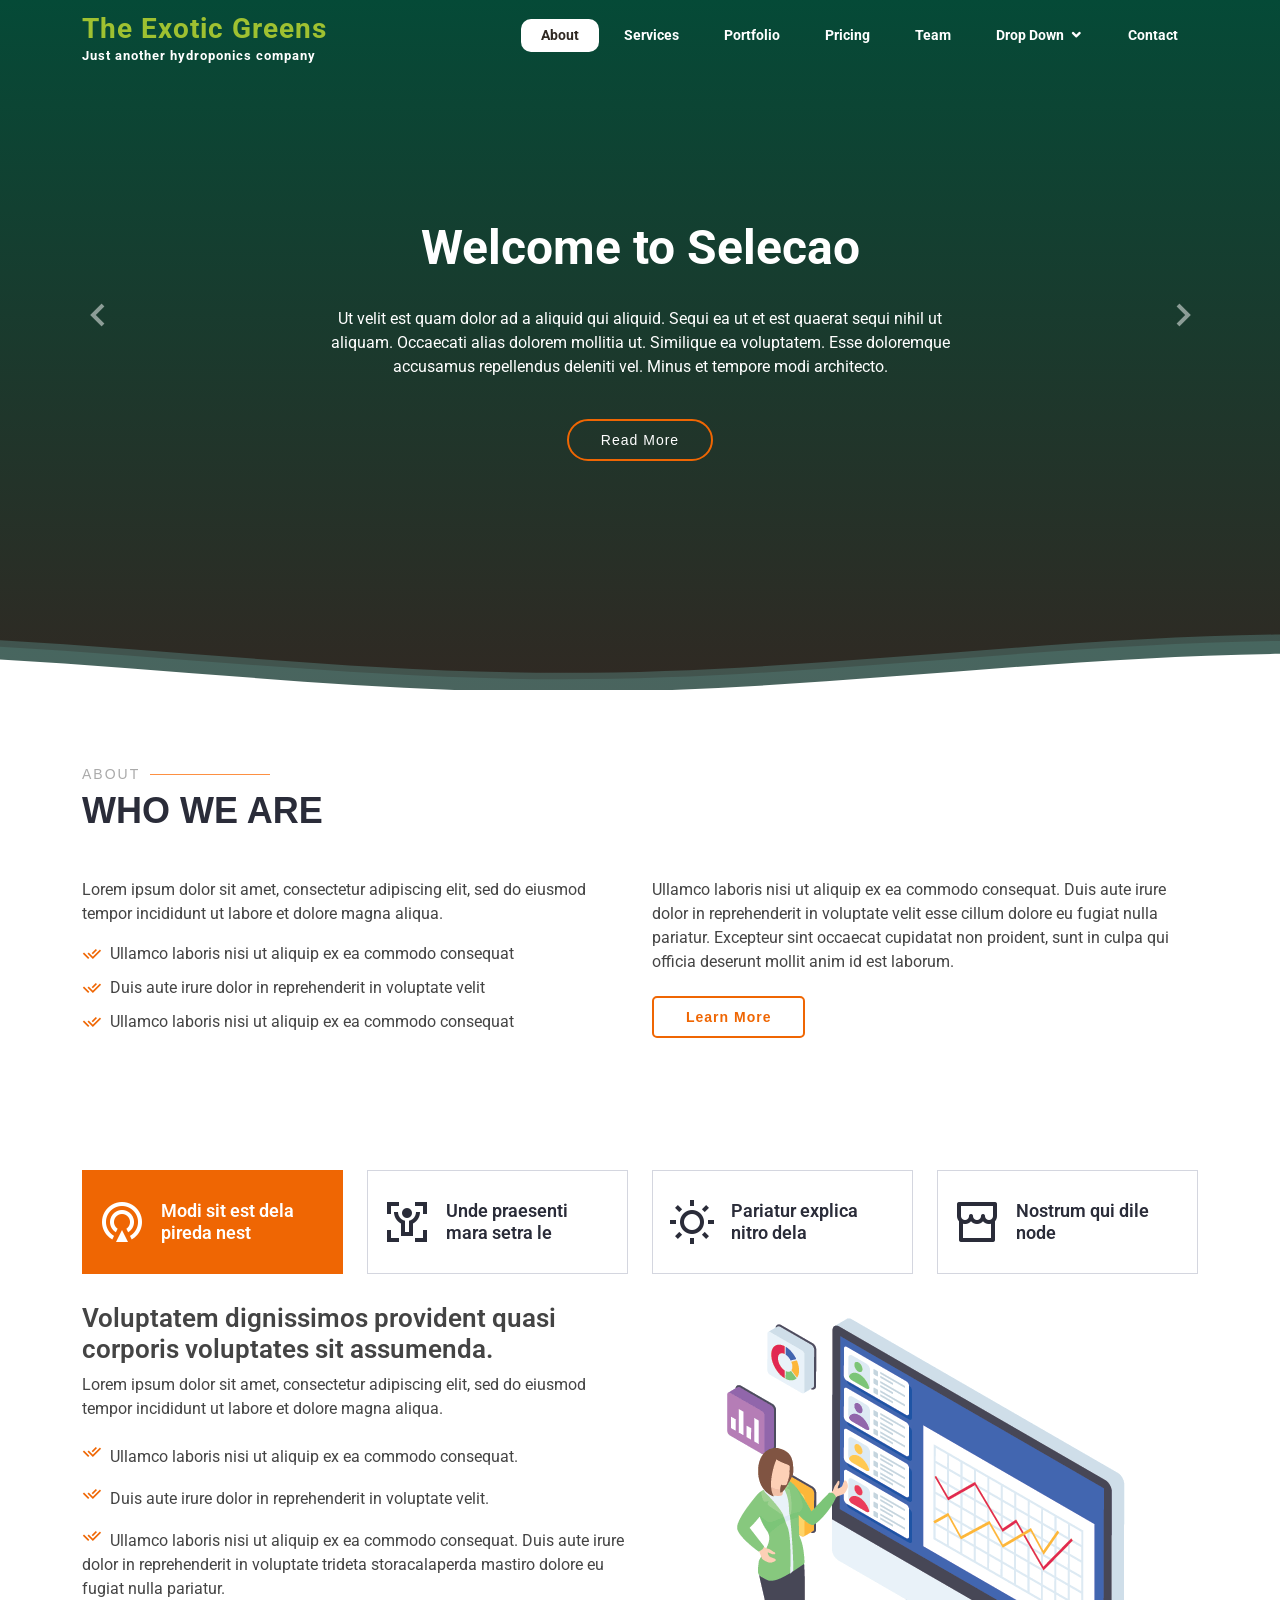
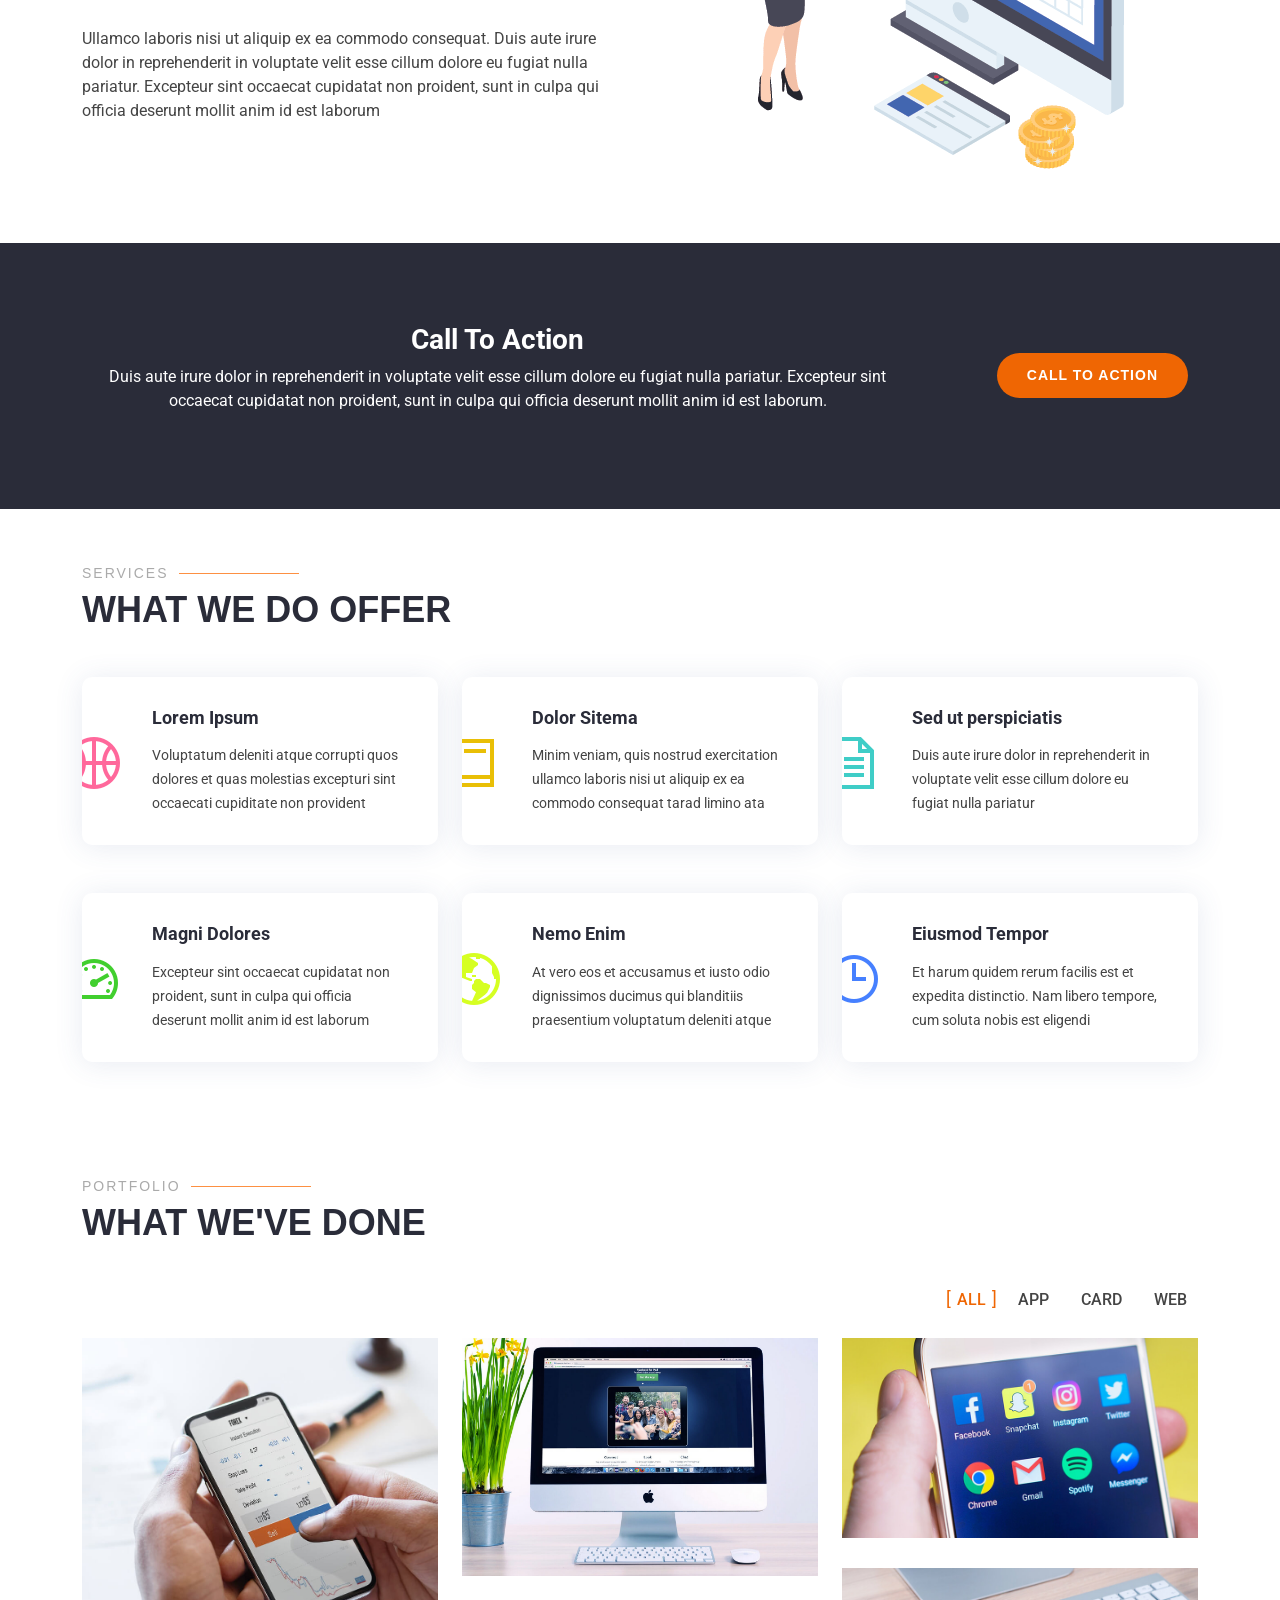
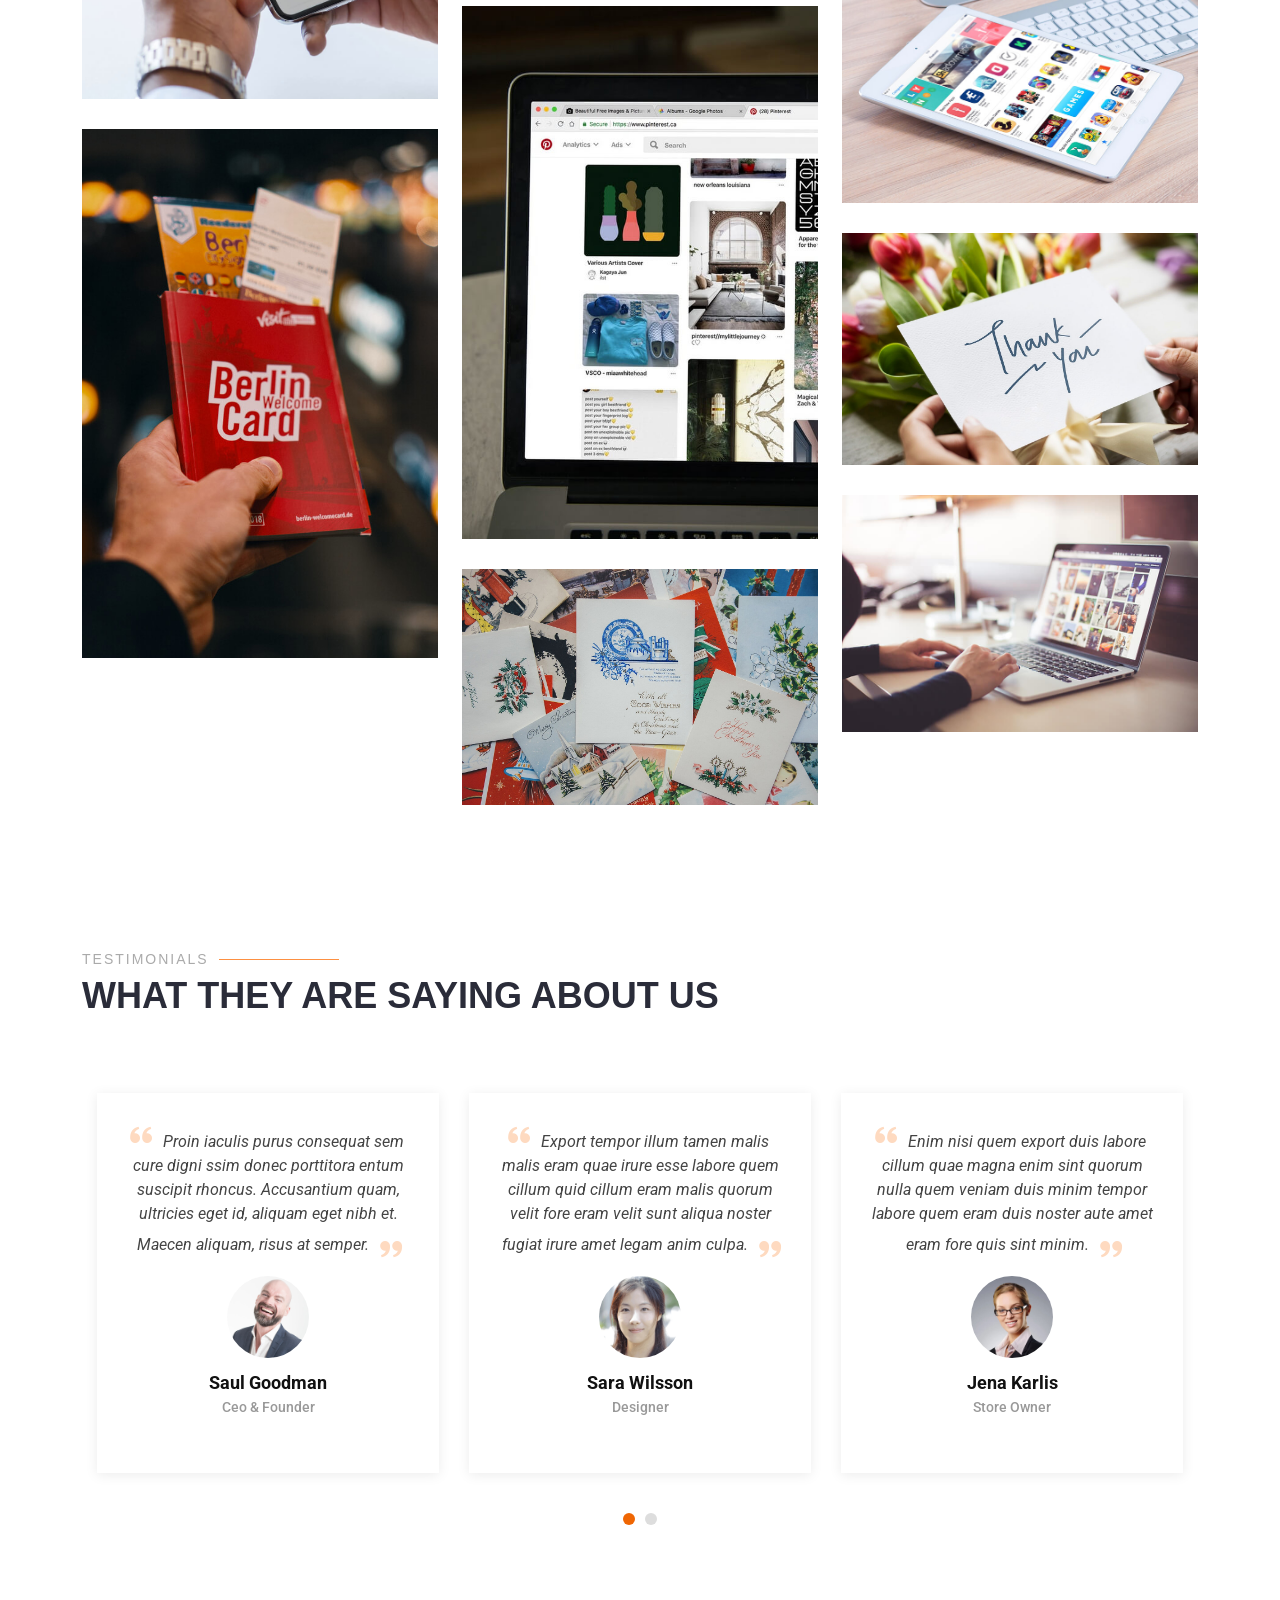
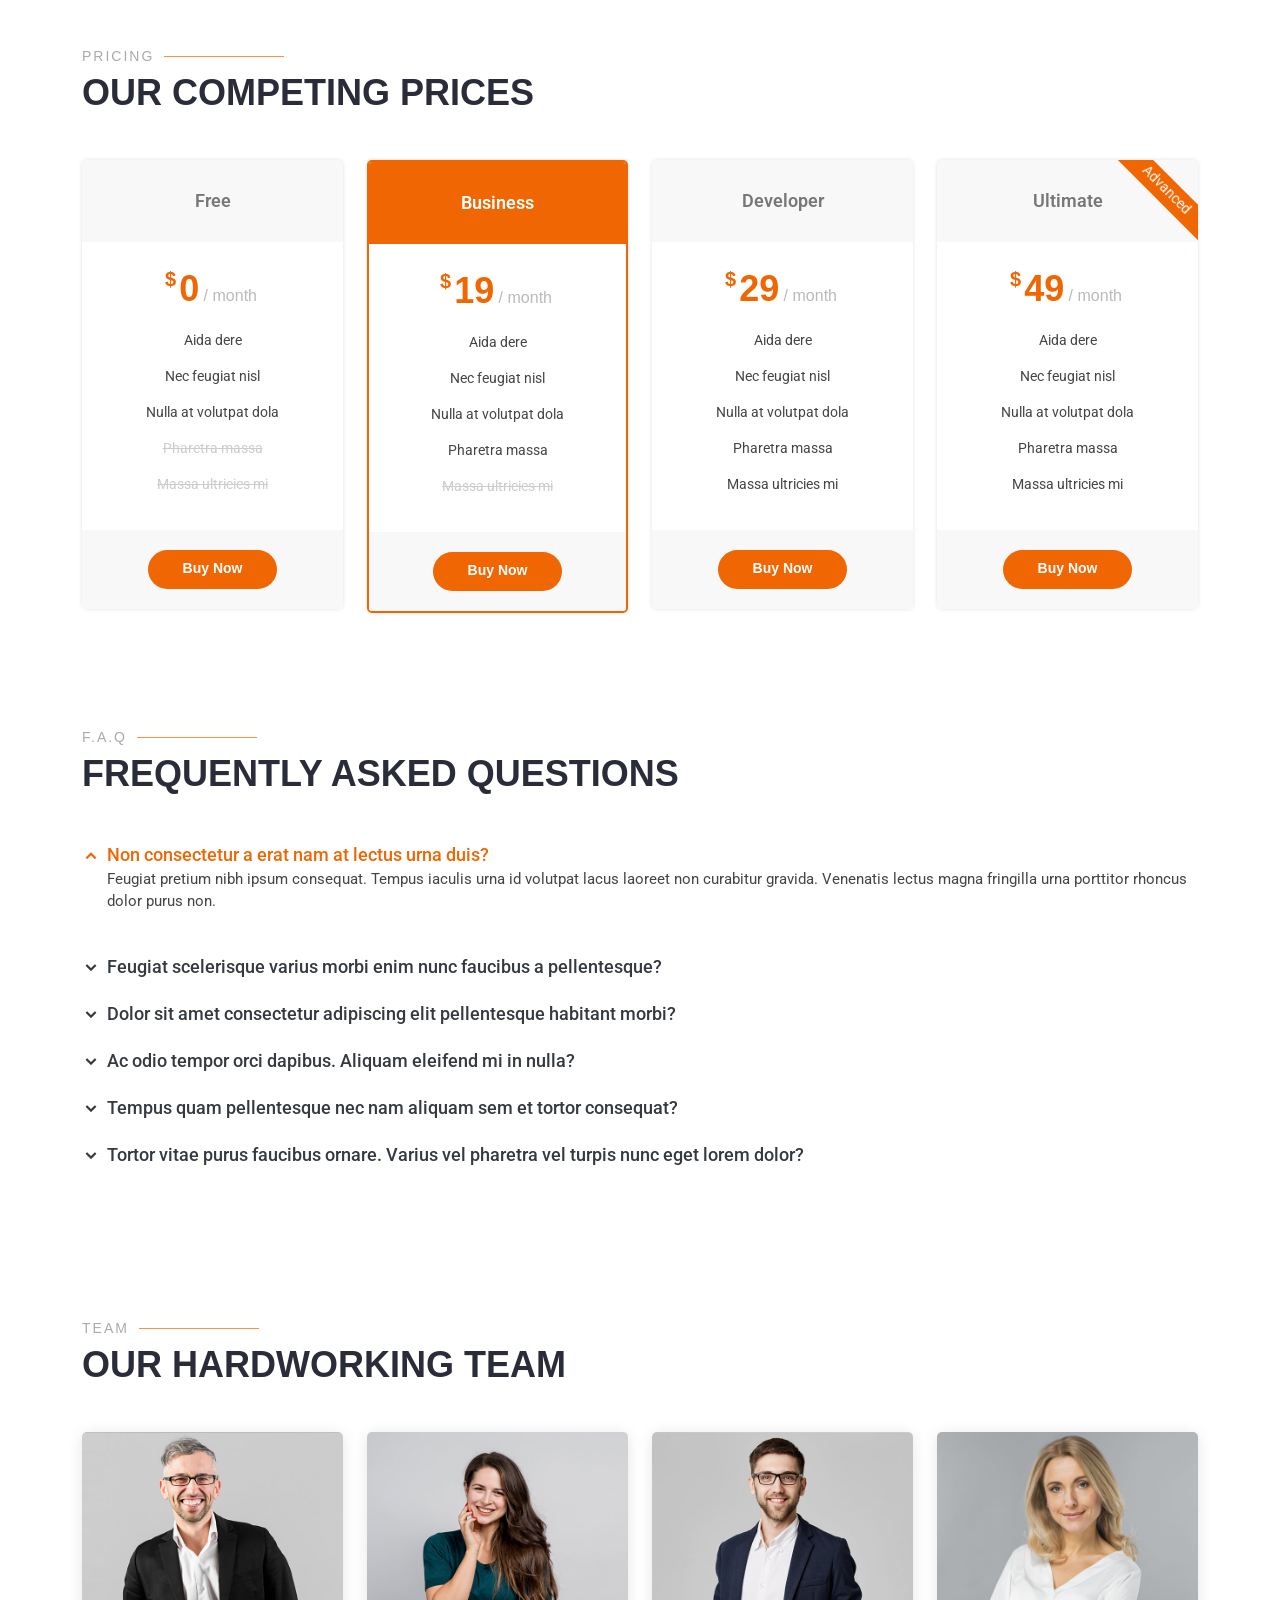
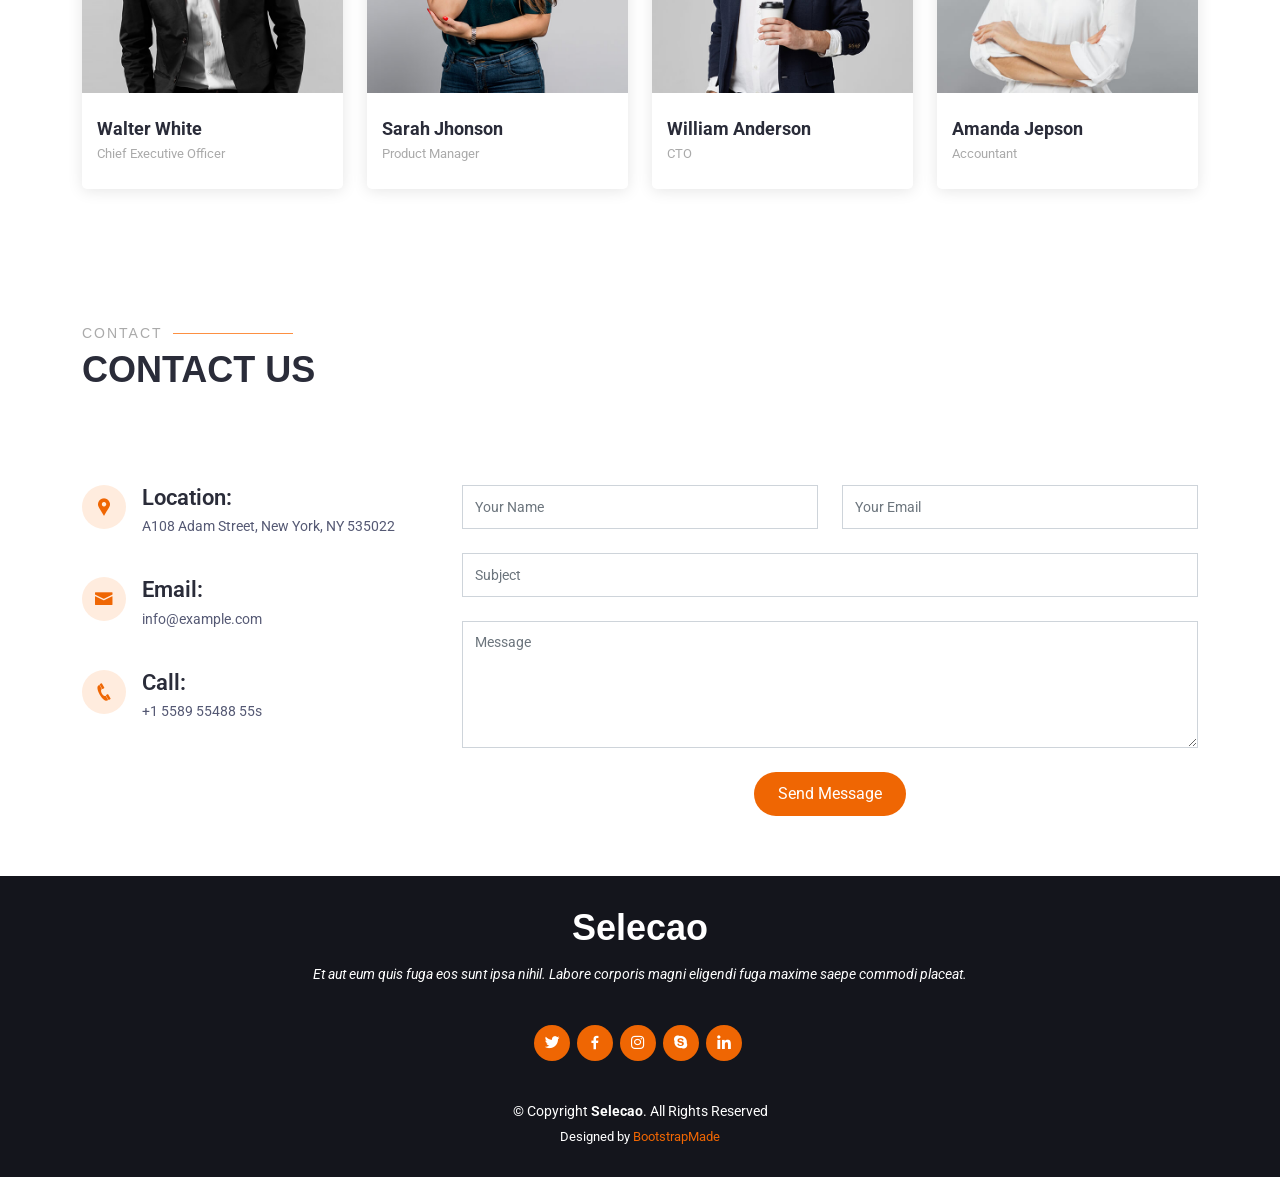
==== commit 8ab753dc: "some styling" ====
--- a/index.html
+++ b/index.html
@@ -5,8 +5,8 @@
   <meta charset="utf-8">
   <meta name="viewport" content="width=device-width, initial-scale=1">
 
-  <meta content="" name="description">
-  <meta content="" name="keywords">
+  <meta content="Just another hydroponics company" name="description">
+  <meta content="hydroponics, organic farming, modern farming, horticulture, ambala, india, haryana" name="keywords">
 
   <link href="assets/vendor/bootstrap/css/bootstrap.min.css" rel="stylesheet">
   <link href="assets/vendor/icofont/icofont.min.css" rel="stylesheet">
@@ -50,15 +50,15 @@
     <div class="container d-flex align-items-center justify-content-between">
 
       <div class="logo">
-        <h1 class="text-light"><a href="index.html">Selecao</a></h1>
-        <!-- Uncomment below if you prefer to use an image logo -->
-        <!-- <a href="index.html"><img src="assets/img/logo.png" alt="" class="img-fluid"></a>-->
+        <h1 class="text-light"><a href="/">
+            The Exotic Greens
+            <div class="tag-line">Just another hydroponics company</div>
+        </a></h1>
       </div>
 
       <nav class="nav-menu d-none d-lg-block">
         <ul>
-          <li class="active"><a href="index.html">Home</a></li>
-          <li><a href="#about">About</a></li>
+          <li class="active"><a href="#about">About</a></li>
           <li><a href="#services">Services</a></li>
           <li><a href="#portfolio">Portfolio</a></li>
           <li><a href="#pricing">Pricing</a></li>
@@ -136,10 +136,10 @@
         <path id="wave-path" d="M-160 44c30 0 58-18 88-18s 58 18 88 18 58-18 88-18 58 18 88 18 v44h-352z">
       </defs>
       <g class="wave1">
-        <use xlink:href="#wave-path" x="50" y="3" fill="rgba(255,255,255, .1)">
+        <use xlink:href="#wave-path" x="50" y="3" fill="rgba(142, 249, 243, .1)">
       </g>
       <g class="wave2">
-        <use xlink:href="#wave-path" x="50" y="0" fill="rgba(255,255,255, .2)">
+        <use xlink:href="#wave-path" x="50" y="0" fill="rgba(142, 249, 243, .2)">
       </g>
       <g class="wave3">
         <use xlink:href="#wave-path" x="50" y="9" fill="#fff">
--- a/assets/css/style.css
+++ b/assets/css/style.css
@@ -13,9 +13,9 @@
   text-decoration: none;
 }
 
-h1, h2, h3, h4, h5, h6 {
-  font-family: "Raleway", sans-serif;
-}
+/*h1, h2, h3, h4, h5, h6 {*/
+/*  font-family: "Raleway", sans-serif;*/
+/*}*/
 
 @media (prefers-reduced-motion: no-preference) {
   :root {
@@ -77,19 +77,26 @@
 }
 
 #header.header-scrolled {
-  background: rgba(42, 44, 57, 0.9);
-}
-
-#header .logo h1 {
+  background-color: rgba(48, 41, 35, 0.5);
+  backdrop-filter: blur(15px);
+}
+
+#header .logo h1 a {
   font-size: 28px;
   margin: 0;
   padding: 0;
   line-height: 1;
   font-weight: 700;
   letter-spacing: 1px;
-}
-
-#header .logo h1 a, #header .logo h1 a:hover {
+  color: #9fc131;
+}
+
+#header .logo h1 a .tag-line {
+  color: #fff;
+  font-size: 13px;
+}
+
+#header .logo h1 a:hover {
   color: #fff;
   text-decoration: none;
 }
@@ -120,16 +127,17 @@
   display: block;
   position: relative;
   color: #fff;
-  padding: 5px 15px 7px 15px;
+  padding: 6px 20px;
   margin-left: 5px;
   transition: 0.3s;
   font-size: 14px;
-  border-radius: 50px;
-  font-family: "Open Sans", sans-serif;
+  border-radius: 10px;
+  font-weight: bold;
 }
 
 .nav-menu a:hover, .nav-menu .active > a, .nav-menu li:hover > a {
-  background: #ef6603;
+  background: #fff;
+  color: #302923;
   text-decoration: none;
 }
 
@@ -327,7 +335,7 @@
   width: 100%;
   overflow: hidden;
   position: relative;
-  background: linear-gradient(0deg, #2a2c39 0%, #33364a 100%);
+  background: linear-gradient(0deg, #302923 0%, #054A37 100%);
   padding: 0;
 }
 
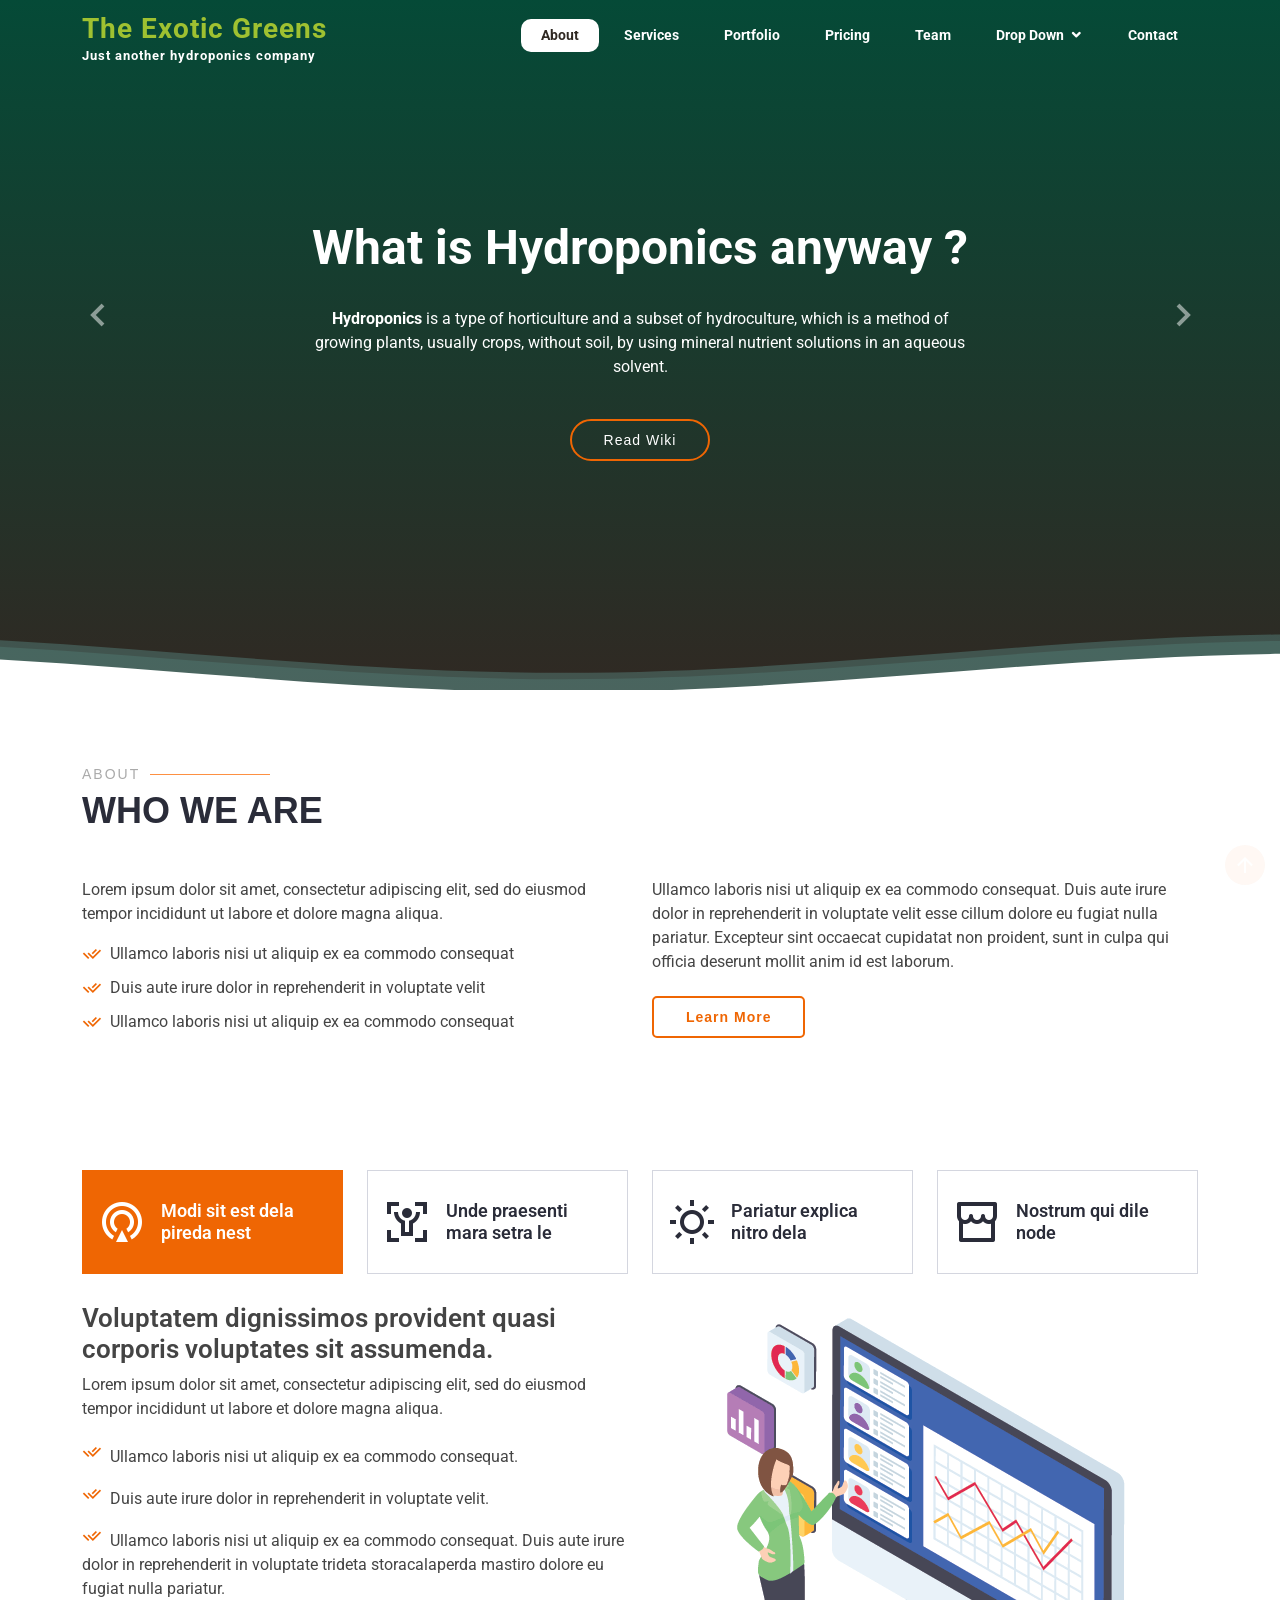
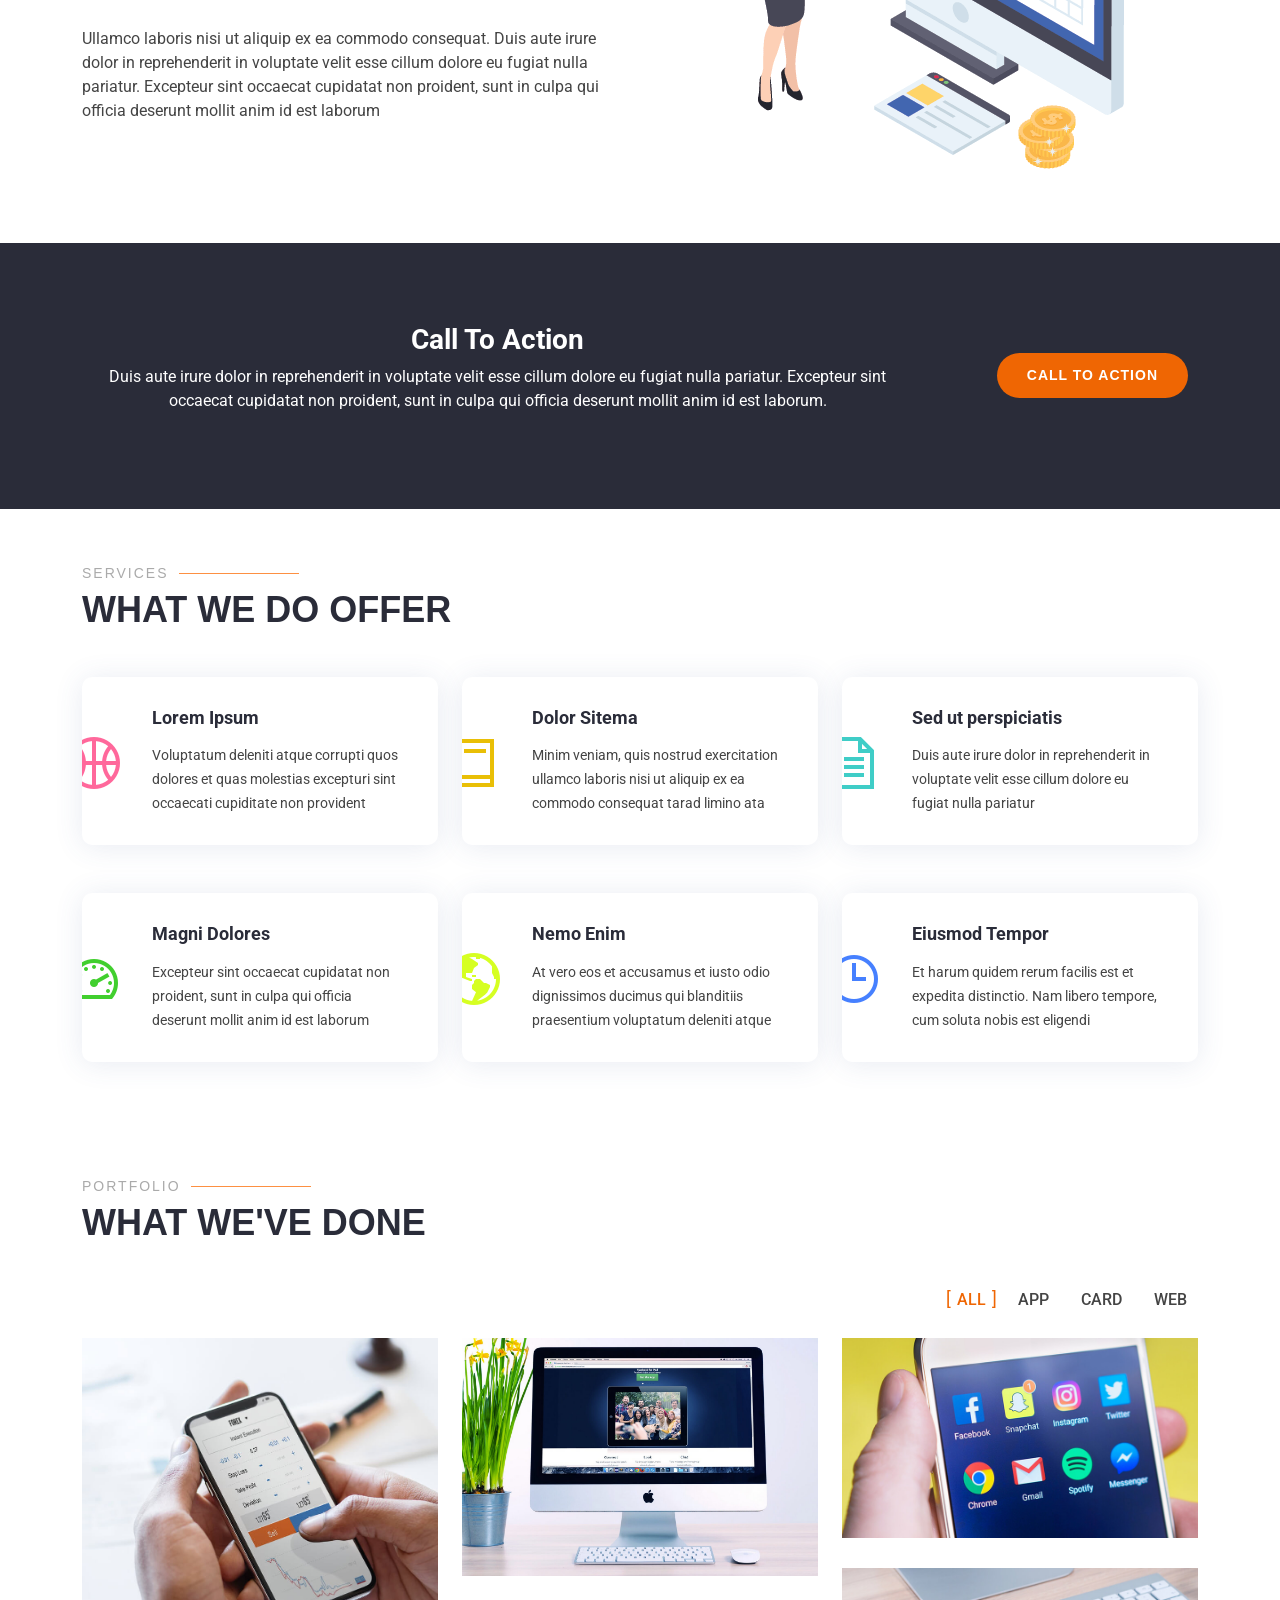
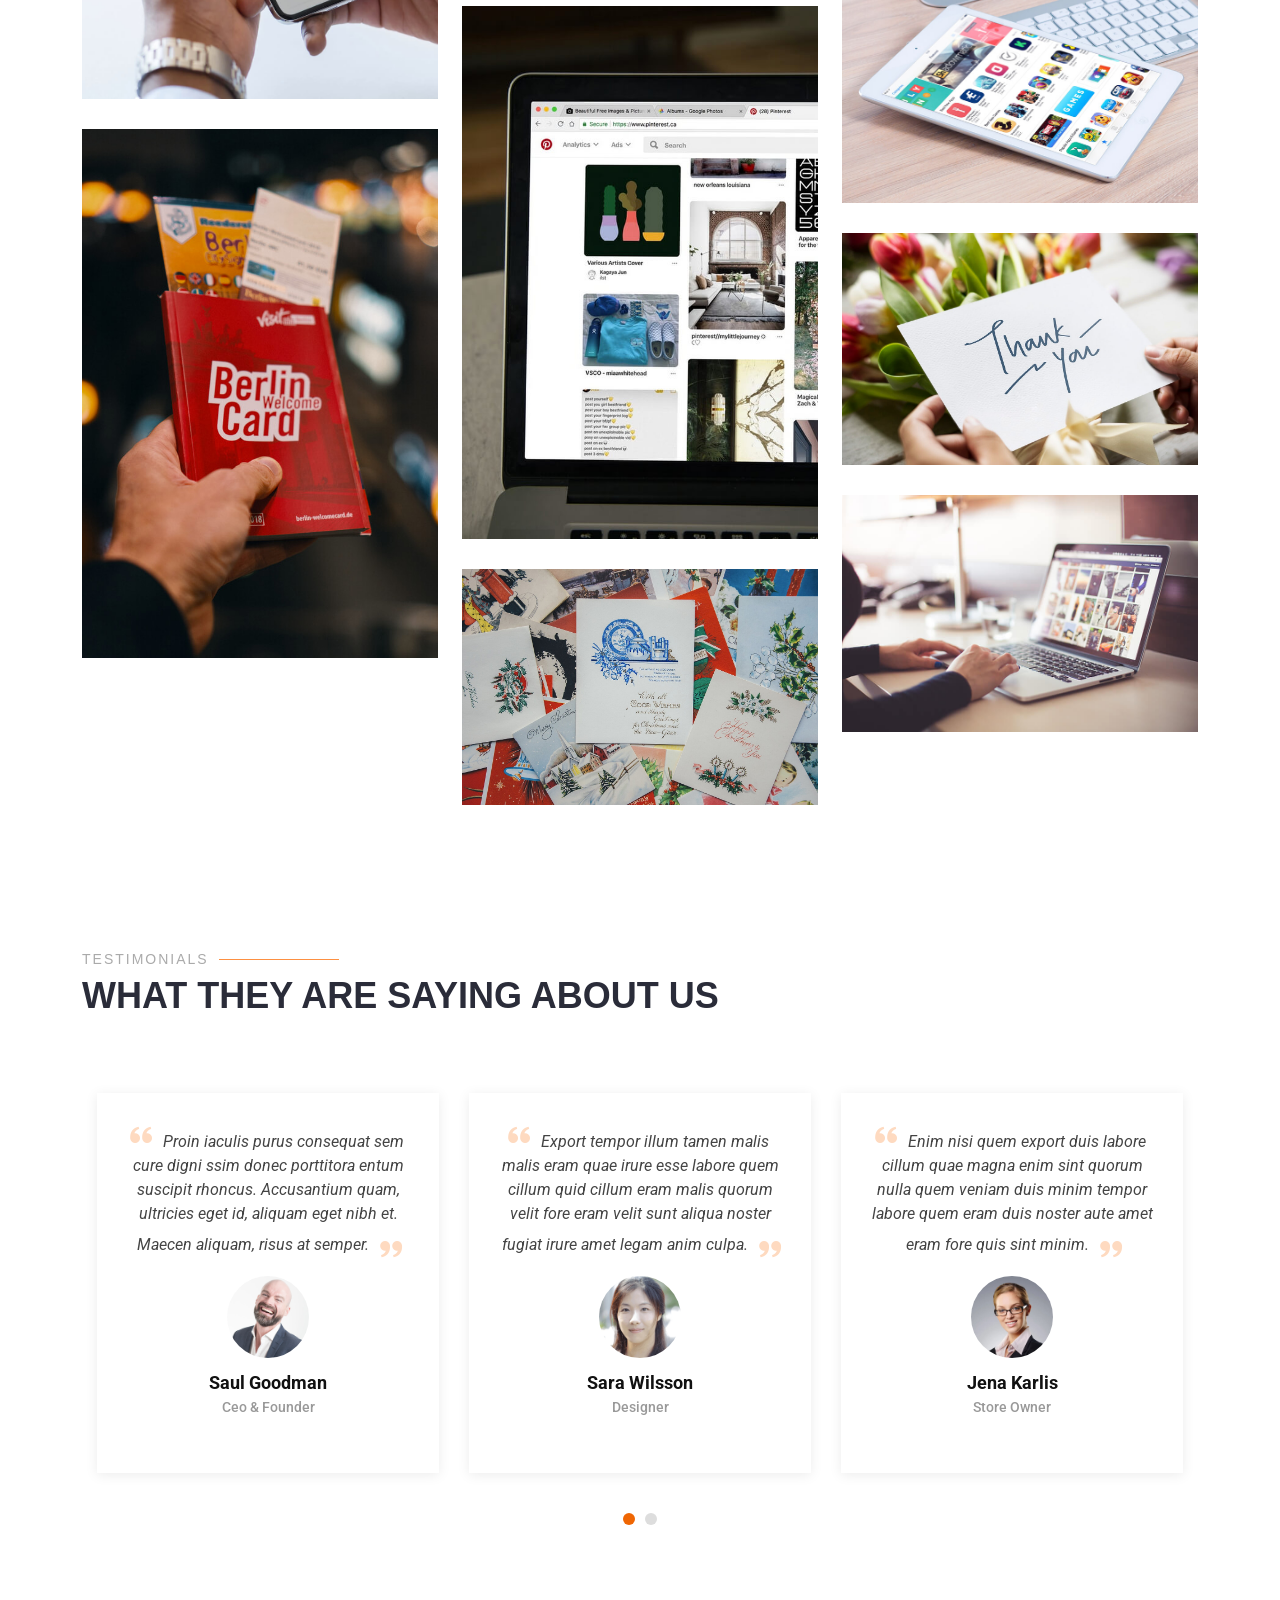
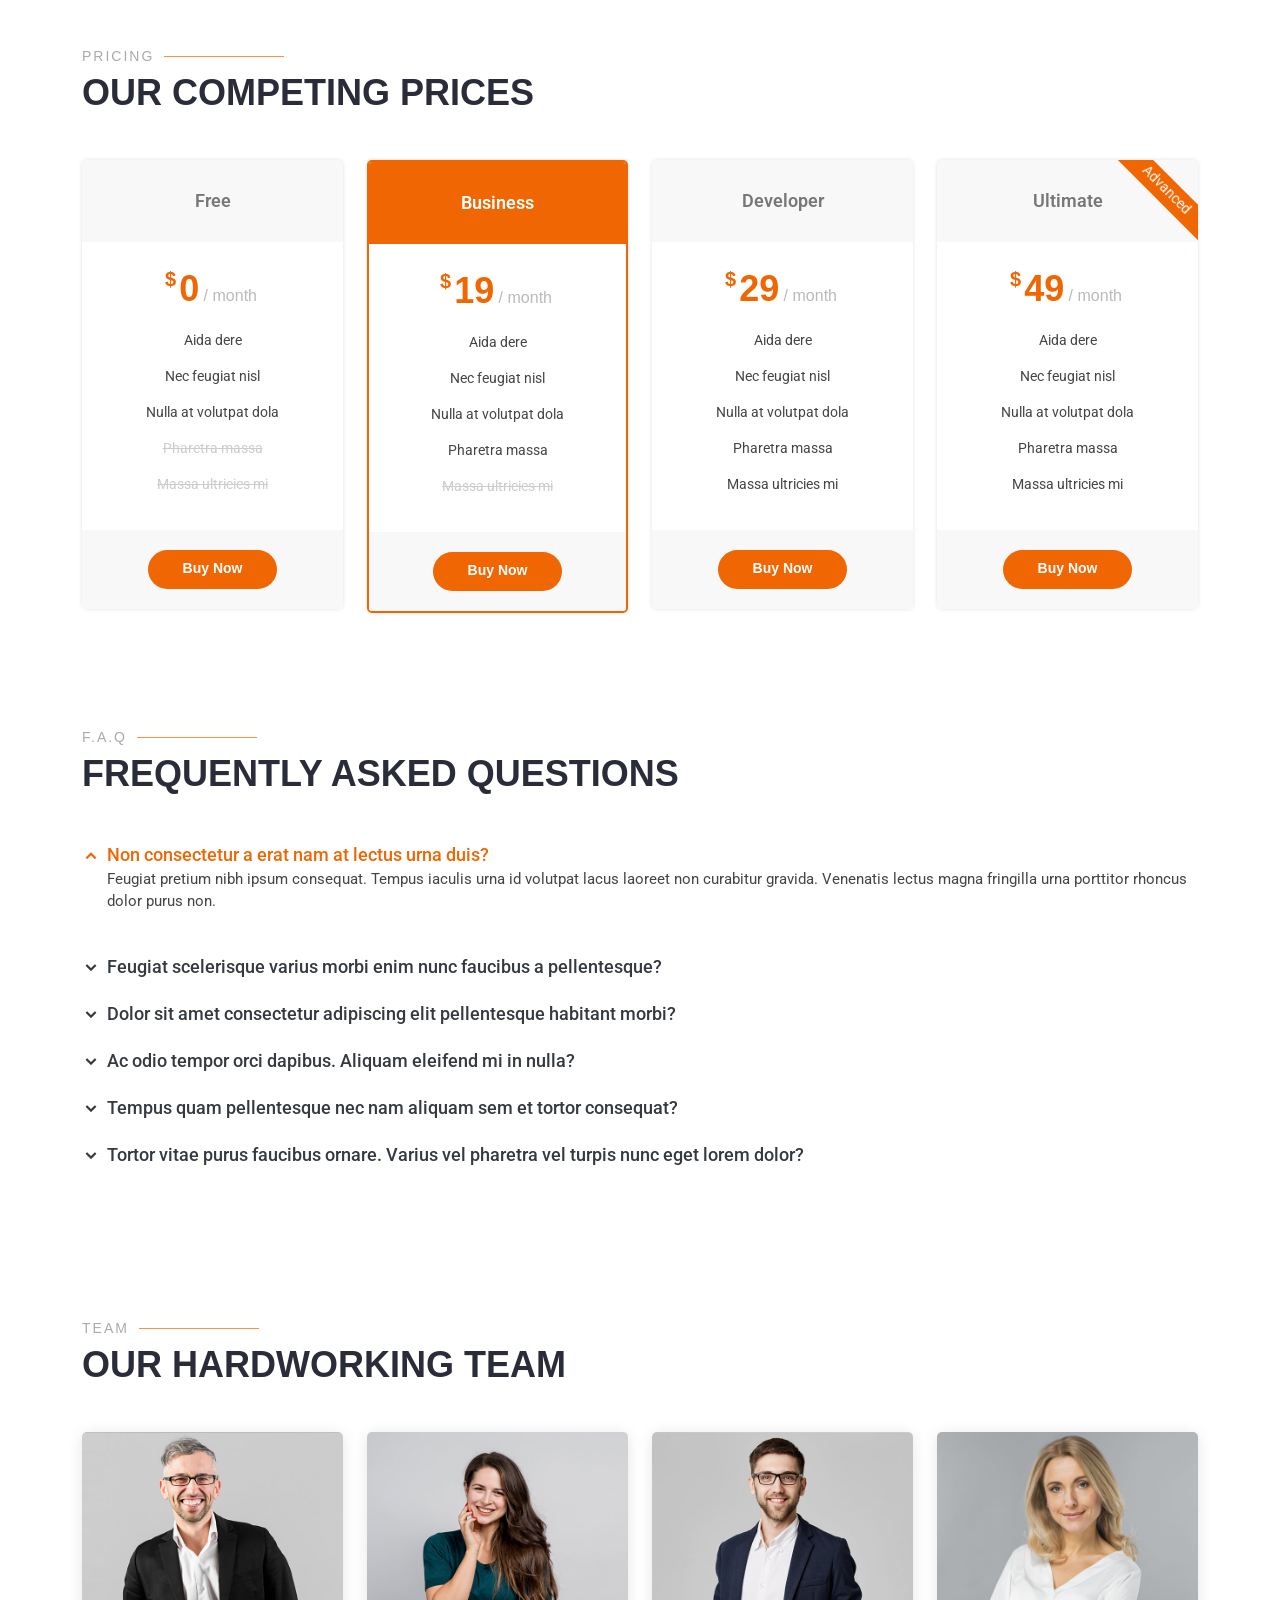
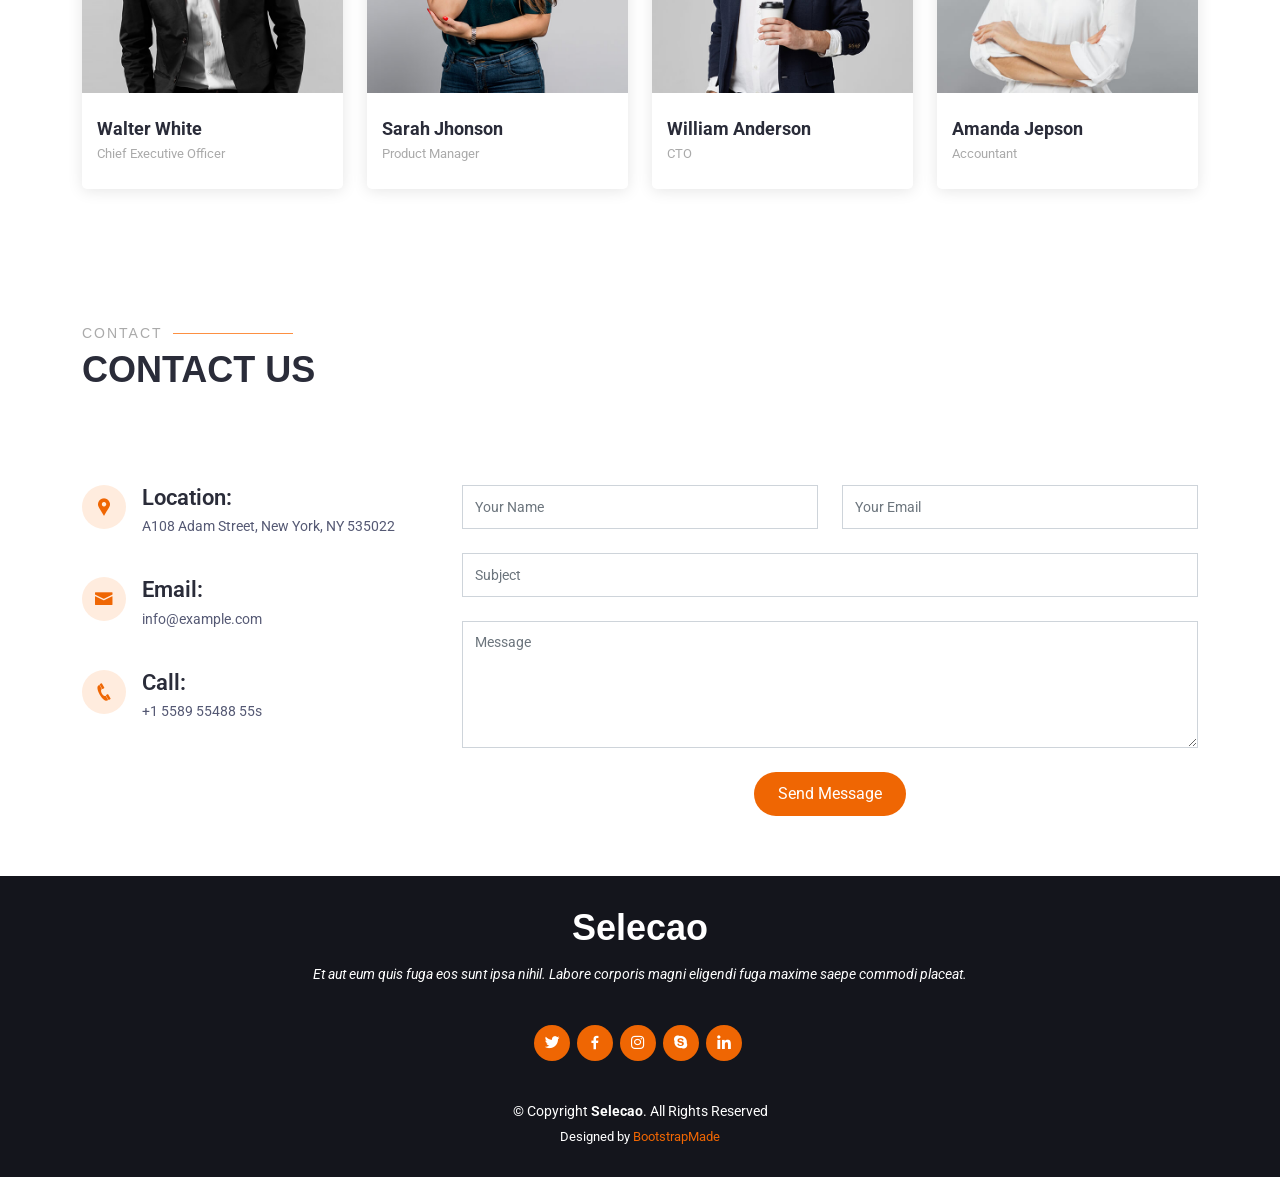
==== commit 8ef9e2ef: "some content" ====
--- a/index.html
+++ b/index.html
@@ -95,27 +95,37 @@
       <!-- Slide 1 -->
       <div class="carousel-item active">
         <div class="carousel-container">
-          <h2 class="animate__animated animate__fadeInDown">Welcome to <span>Selecao</span></h2>
-          <p class="animate__animated fanimate__adeInUp">Ut velit est quam dolor ad a aliquid qui aliquid. Sequi ea ut et est quaerat sequi nihil ut aliquam. Occaecati alias dolorem mollitia ut. Similique ea voluptatem. Esse doloremque accusamus repellendus deleniti vel. Minus et tempore modi architecto.</p>
-          <a href="#about" class="btn-get-started animate__animated animate__fadeInUp scrollto">Read More</a>
+          <h2 class="animate__animated animate__fadeInDown">What is <span>Hydroponics anyway ?</span></h2>
+          <p class="animate__animated fanimate__adeInUp"><b>Hydroponics</b> is a type of horticulture and a subset of
+            hydroculture, which is a method of growing plants, usually crops, without soil,
+            by using mineral nutrient solutions in an aqueous solvent.</p>
+          <a href="https://en.wikipedia.org/wiki/Hydroponics" class="btn-get-started animate__animated animate__fadeInUp" target="_blank">Read Wiki</a>
         </div>
       </div>
 
       <!-- Slide 2 -->
       <div class="carousel-item">
         <div class="carousel-container">
-          <h2 class="animate__animated animate__fadeInDown">Lorem Ipsum Dolor</h2>
-          <p class="animate__animated animate__fadeInUp">Ut velit est quam dolor ad a aliquid qui aliquid. Sequi ea ut et est quaerat sequi nihil ut aliquam. Occaecati alias dolorem mollitia ut. Similique ea voluptatem. Esse doloremque accusamus repellendus deleniti vel. Minus et tempore modi architecto.</p>
-          <a href="#about" class="btn-get-started animate__animated animate__fadeInUp scrollto">Read More</a>
+          <h2 class="animate__animated animate__fadeInDown">Just another new fancy term ?</h2>
+          <p class="animate__animated animate__fadeInUp">Dont like to read ? watch a short video</p>
+          <a
+            href="https://www.youtube.com/watch?v=tzBK4QZSQaY&ab_channel=SanAntonioUrbanFarming"
+            class="btn-get-started animate__animated animate__fadeInUp"
+            target="_blank"
+          >Watch Video</a>
         </div>
       </div>
 
       <!-- Slide 3 -->
       <div class="carousel-item">
         <div class="carousel-container">
-          <h2 class="animate__animated animate__fadeInDown">Sequi ea ut et est quaerat</h2>
-          <p class="animate__animated animate__fadeInUp">Ut velit est quam dolor ad a aliquid qui aliquid. Sequi ea ut et est quaerat sequi nihil ut aliquam. Occaecati alias dolorem mollitia ut. Similique ea voluptatem. Esse doloremque accusamus repellendus deleniti vel. Minus et tempore modi architecto.</p>
-          <a href="#about" class="btn-get-started animate__animated animate__fadeInUp scrollto">Read More</a>
+          <h2 class="animate__animated animate__fadeInDown">Interested in reading research papers ?</h2>
+          <p class="animate__animated animate__fadeInUp">...</p>
+          <a
+            href="https://www.researchgate.net/publication/276320585_A_REVIEW_ON_PLANT_WITHOUT_SOIL_-_HYDROPONICS"
+            class="btn-get-started animate__animated animate__fadeInUp"
+            target="_blank"
+          >Read More</a>
         </div>
       </div>
 
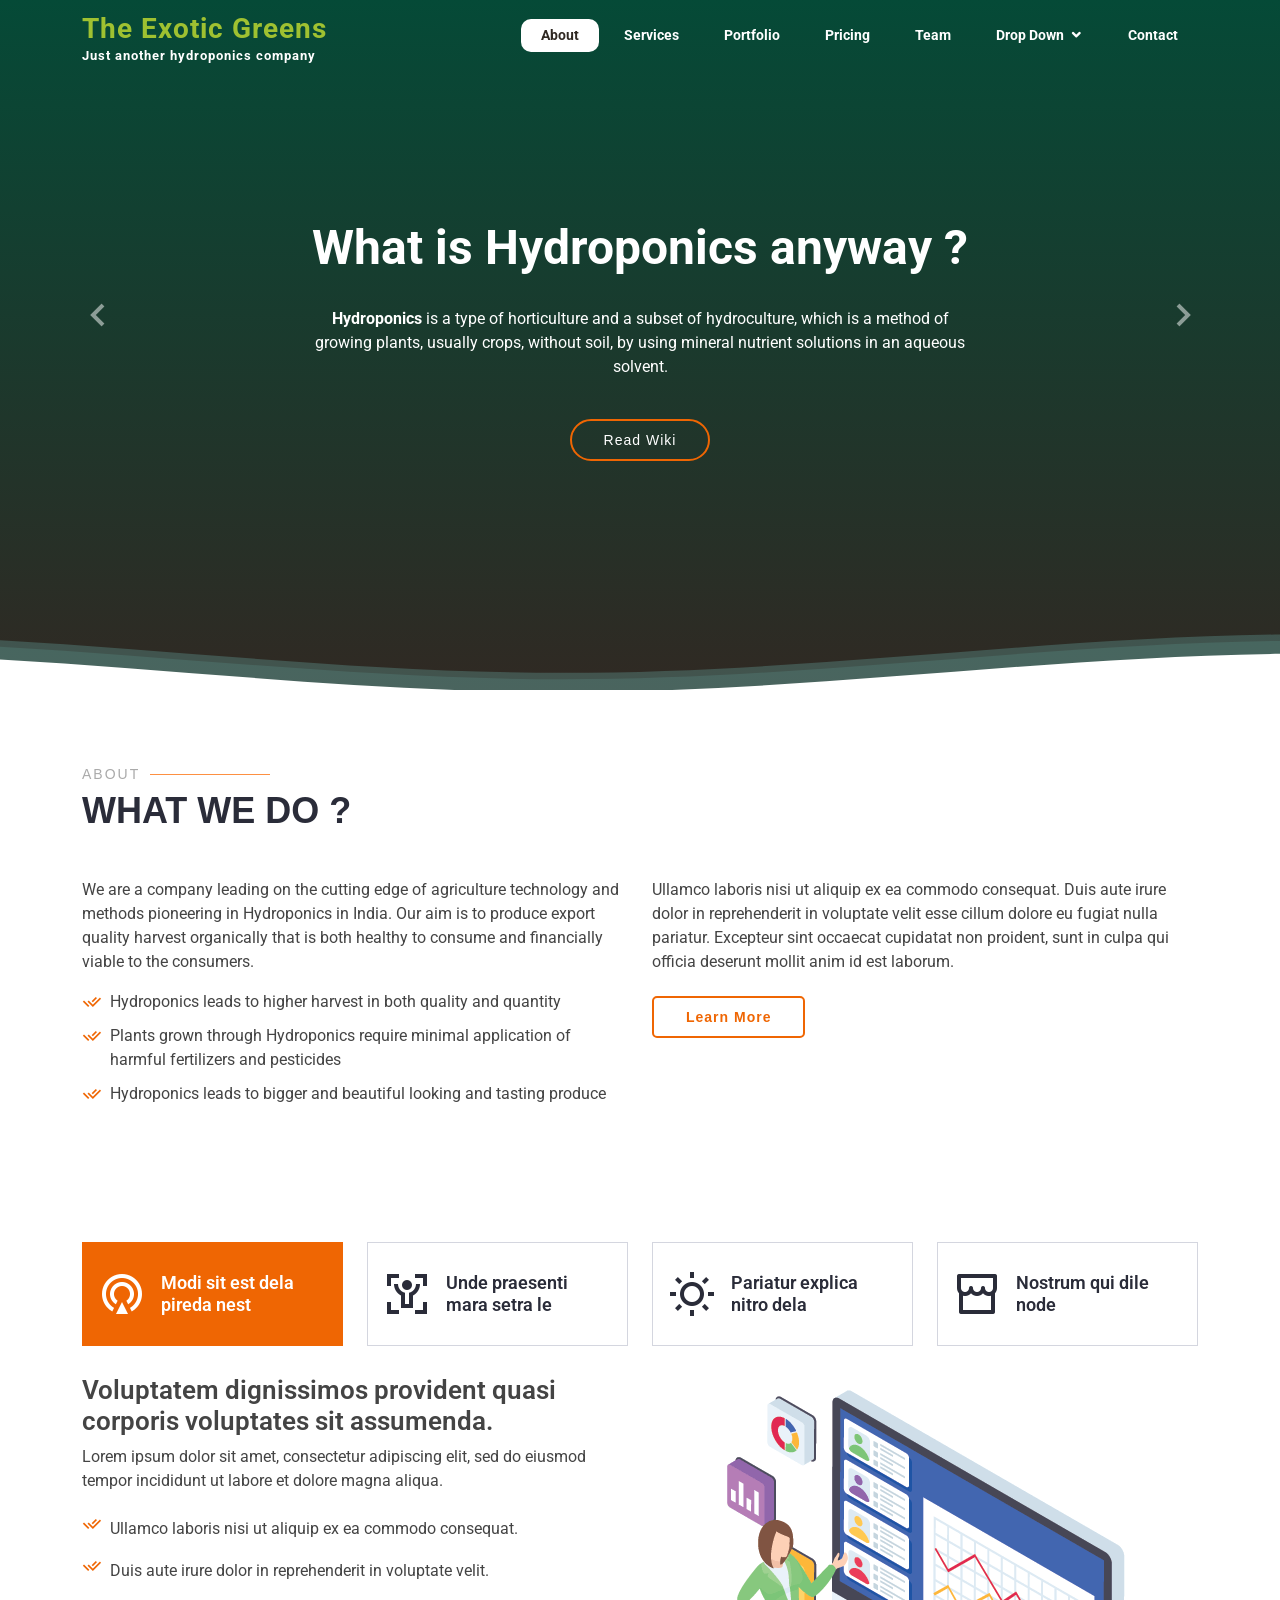
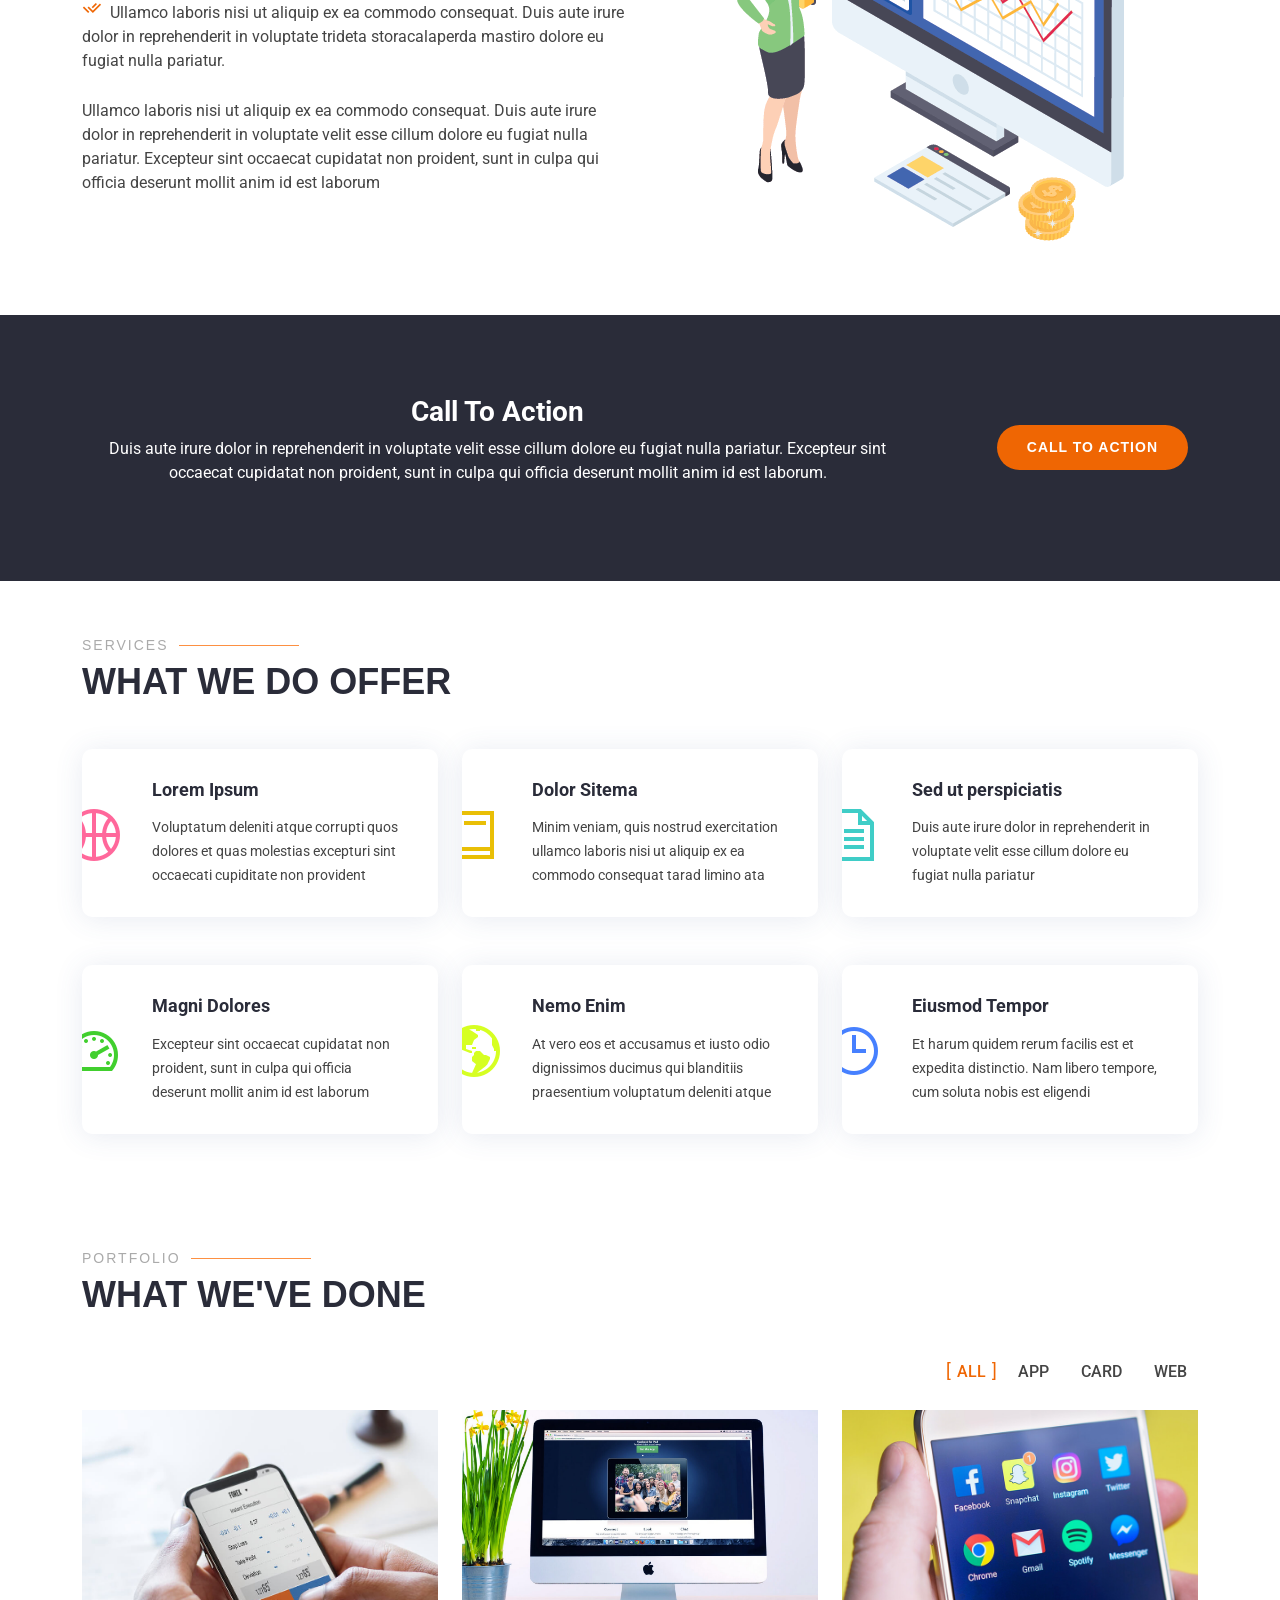
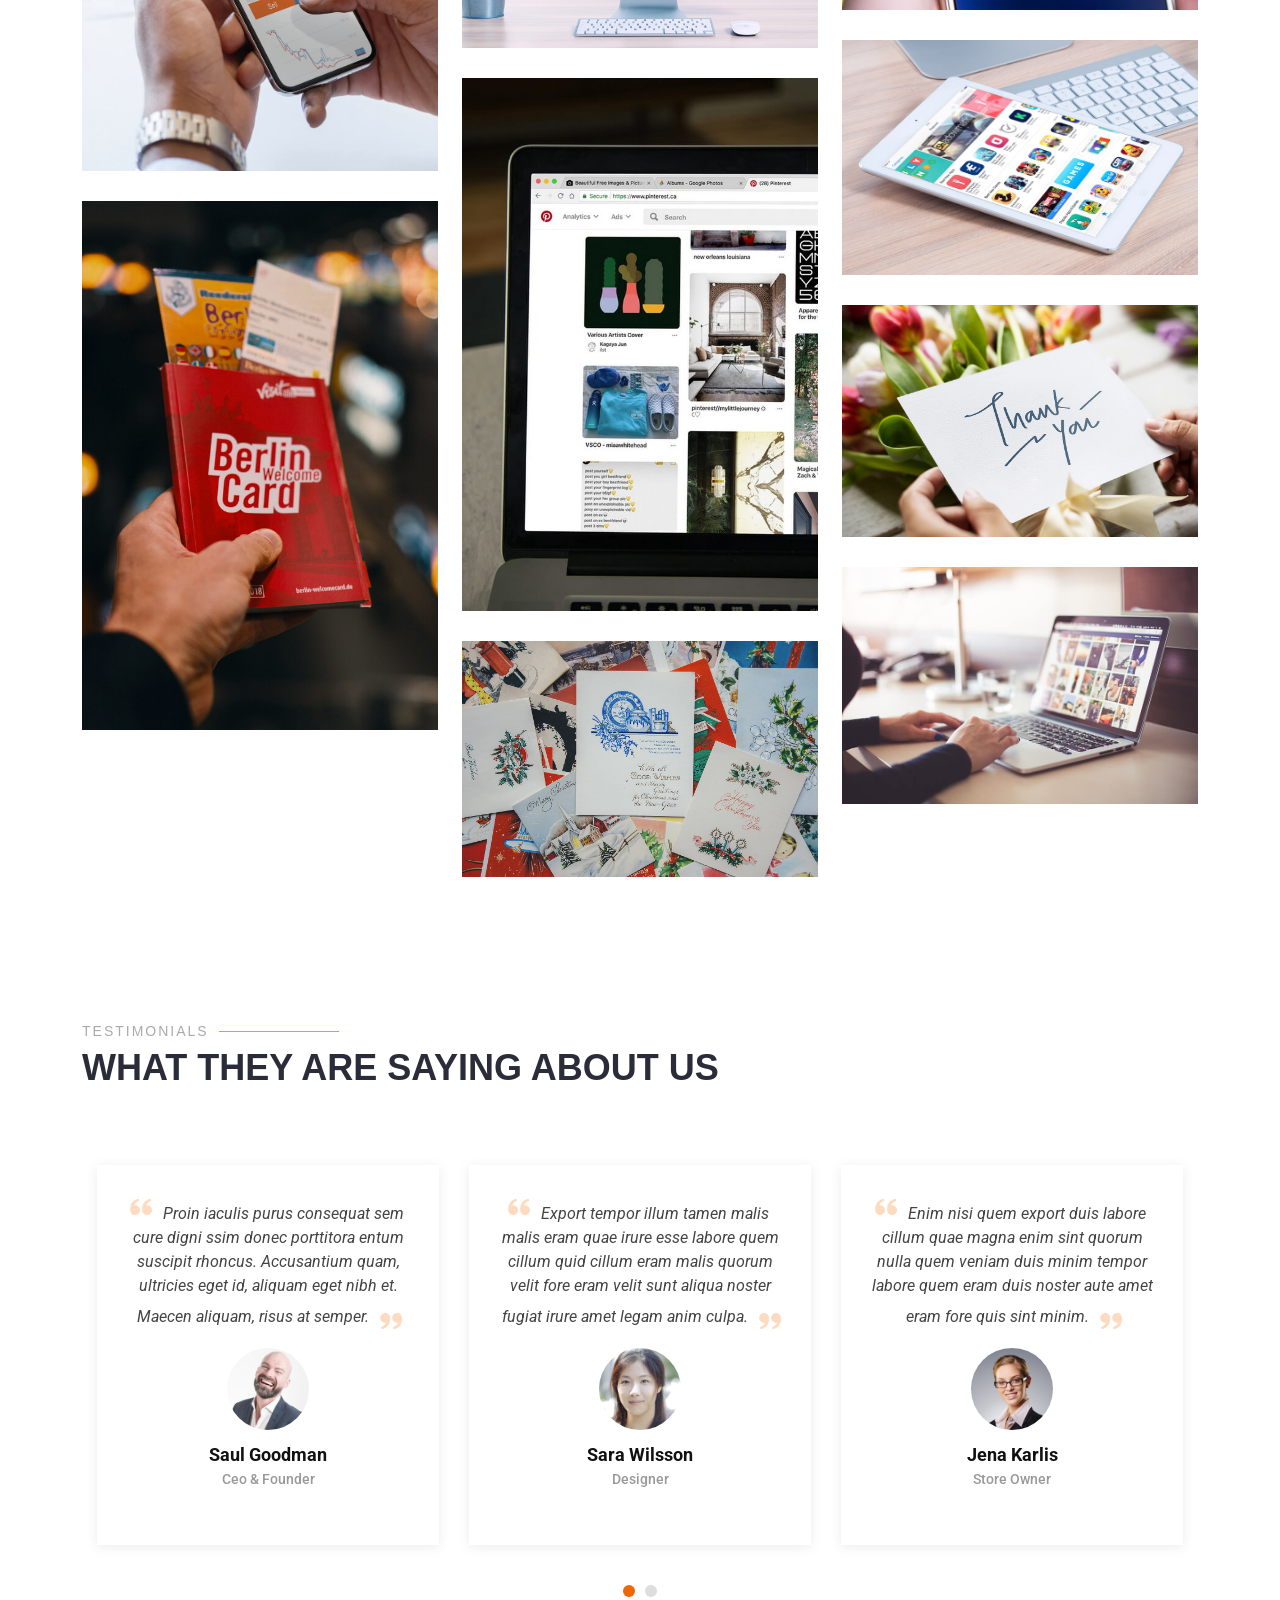
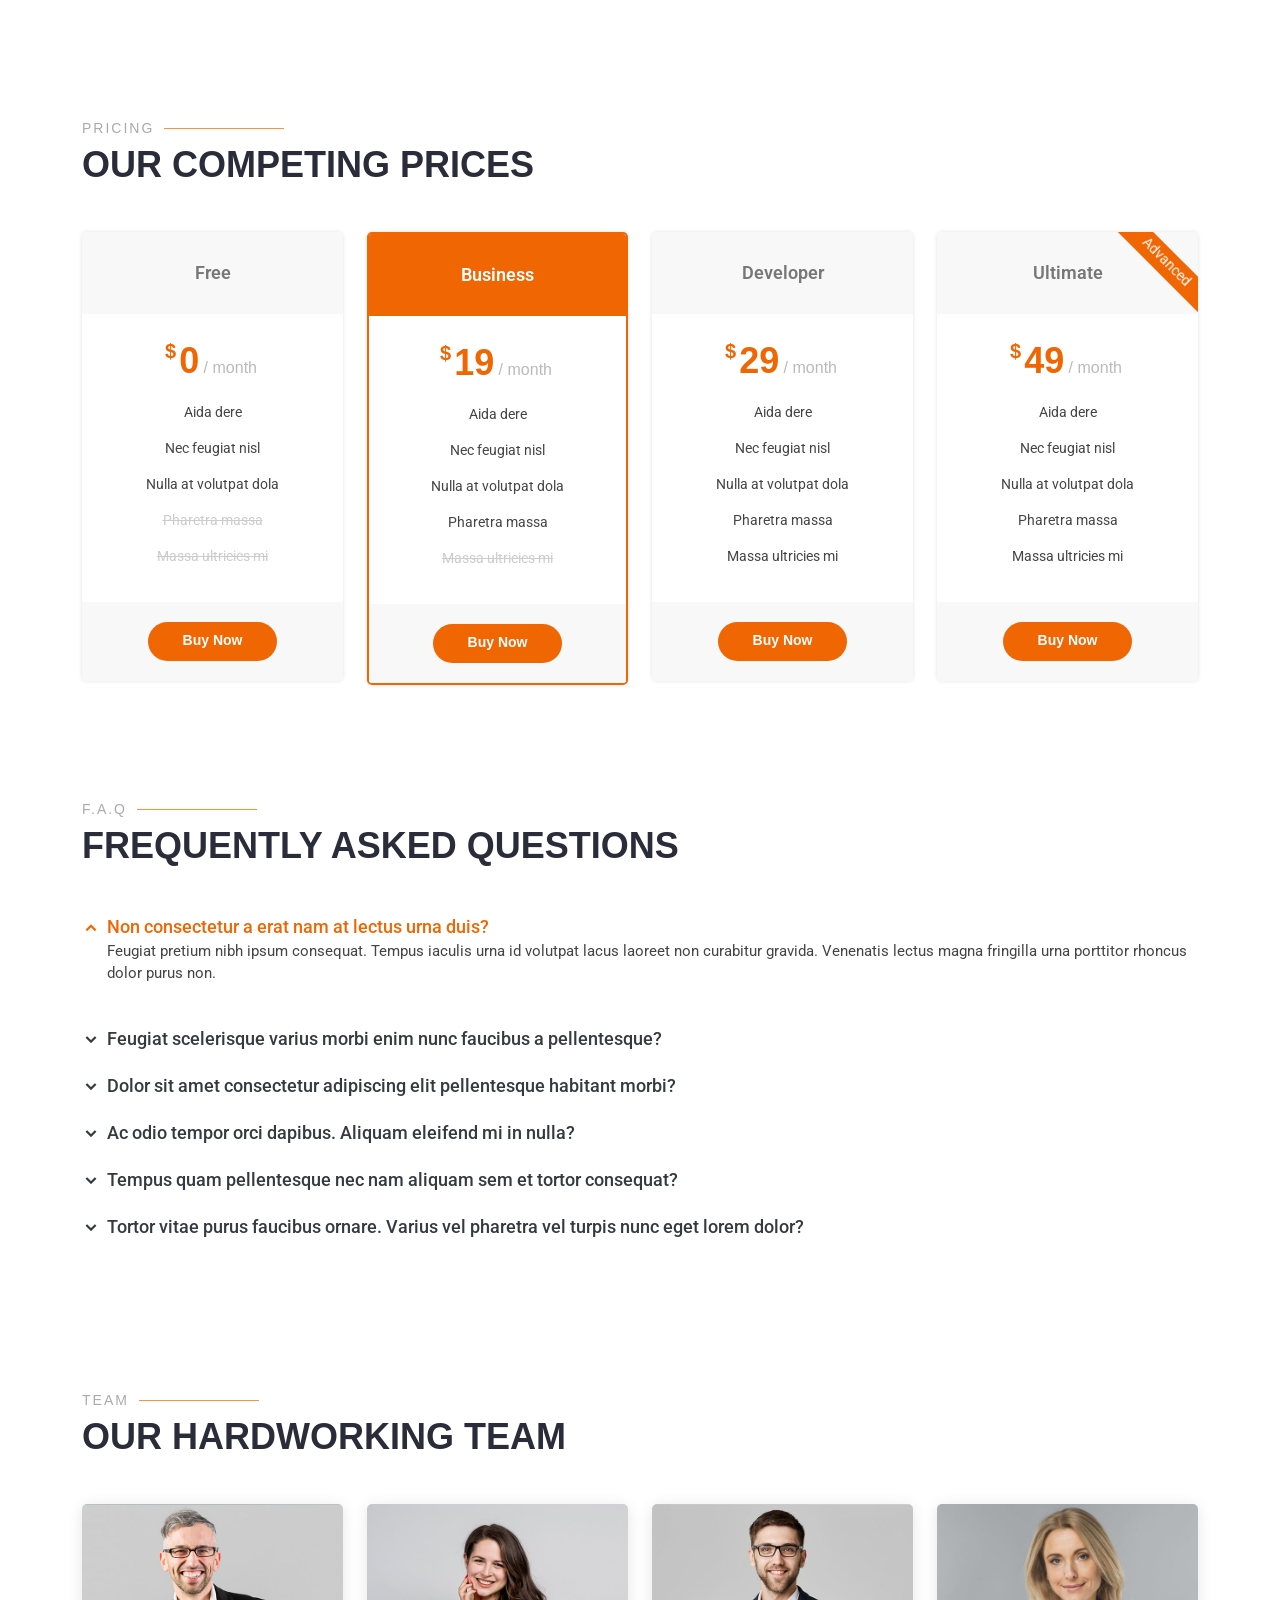
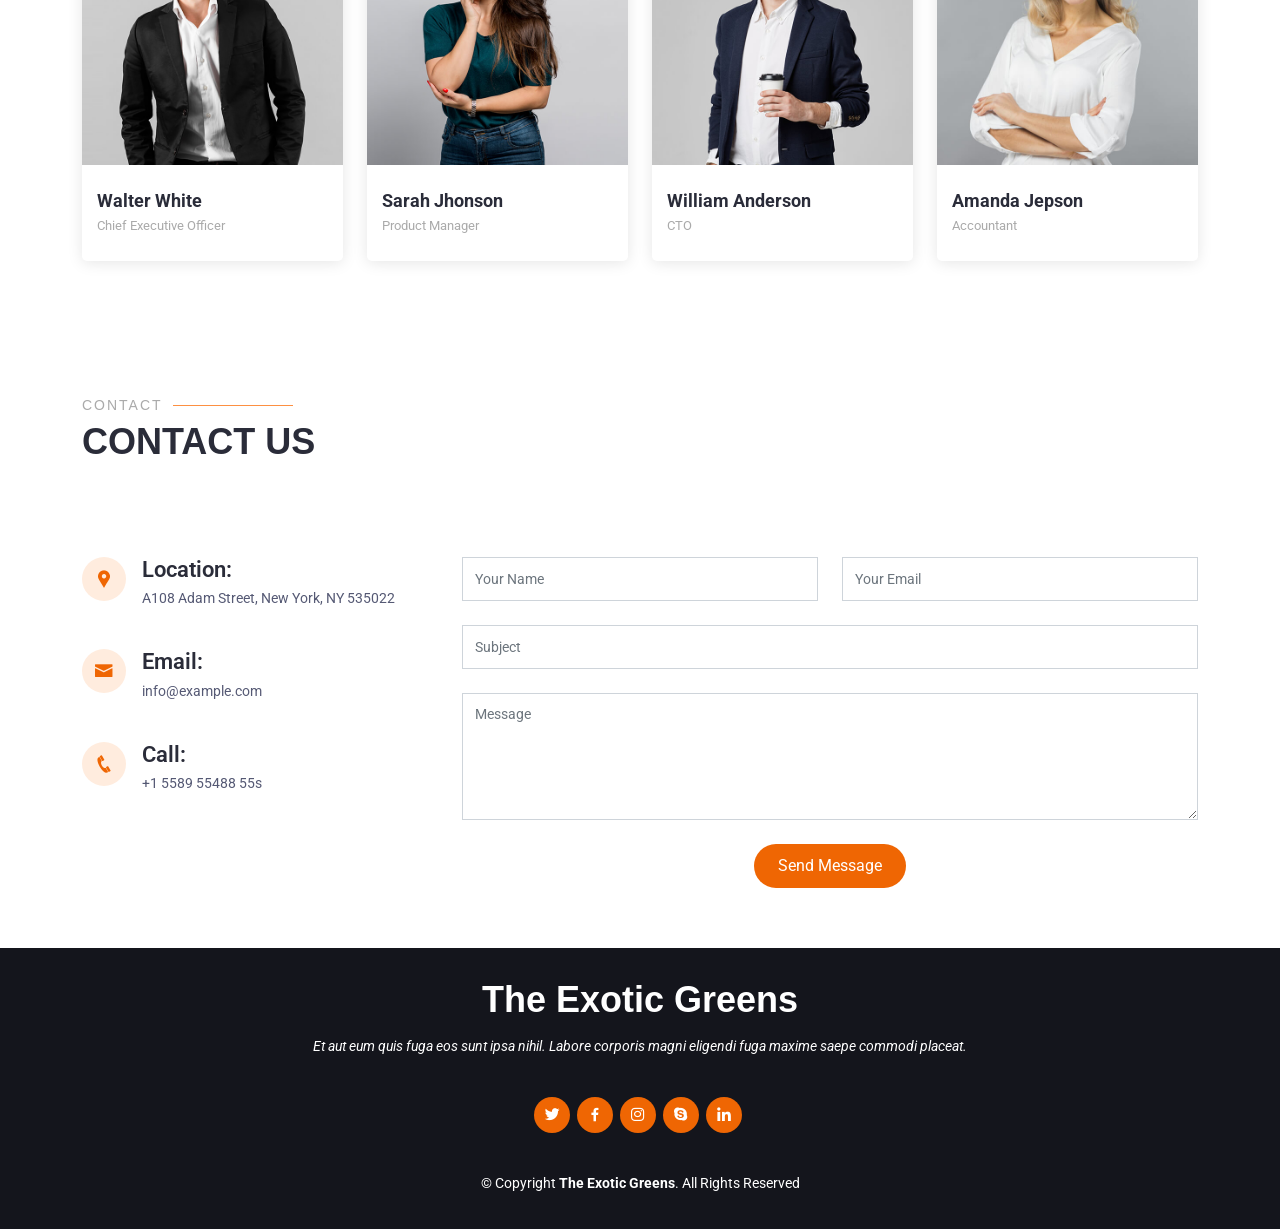
==== commit bb2962d0: "remove template material" ====
--- a/index.html
+++ b/index.html
@@ -166,19 +166,19 @@
 
         <div class="section-title" data-aos="zoom-out">
           <h2>About</h2>
-          <p>Who we are</p>
+          <p>What we do ?</p>
         </div>
 
         <div class="row content" data-aos="fade-up">
           <div class="col-lg-6">
             <p>
-              Lorem ipsum dolor sit amet, consectetur adipiscing elit, sed do eiusmod tempor incididunt ut labore et dolore
-              magna aliqua.
+              We are a company leading on the cutting edge of agriculture technology and methods pioneering in Hydroponics in India.
+              Our aim is to produce export quality harvest organically that is both healthy to consume and financially viable to the consumers.
             </p>
             <ul>
-              <li><i class="ri-check-double-line"></i> Ullamco laboris nisi ut aliquip ex ea commodo consequat</li>
-              <li><i class="ri-check-double-line"></i> Duis aute irure dolor in reprehenderit in voluptate velit</li>
-              <li><i class="ri-check-double-line"></i> Ullamco laboris nisi ut aliquip ex ea commodo consequat</li>
+              <li><i class="ri-check-double-line"></i> Hydroponics leads to higher harvest in both quality and quantity</li>
+              <li><i class="ri-check-double-line"></i> Plants grown through Hydroponics require minimal application of harmful fertilizers and pesticides</li>
+              <li><i class="ri-check-double-line"></i> Hydroponics leads to bigger and beautiful looking and tasting produce</li>
             </ul>
           </div>
           <div class="col-lg-6 pt-4 pt-lg-0">
@@ -907,7 +907,7 @@
   <!-- ======= Footer ======= -->
   <footer id="footer">
     <div class="container">
-      <h3>Selecao</h3>
+      <h3>The Exotic Greens</h3>
       <p>Et aut eum quis fuga eos sunt ipsa nihil. Labore corporis magni eligendi fuga maxime saepe commodi placeat.</p>
       <div class="social-links">
         <a href="#" class="twitter"><i class="bx bxl-twitter"></i></a>
@@ -917,14 +917,7 @@
         <a href="#" class="linkedin"><i class="bx bxl-linkedin"></i></a>
       </div>
       <div class="copyright">
-        &copy; Copyright <strong><span>Selecao</span></strong>. All Rights Reserved
-      </div>
-      <div class="credits">
-        <!-- All the links in the footer should remain intact. -->
-        <!-- You can delete the links only if you purchased the pro version. -->
-        <!-- Licensing information: https://bootstrapmade.com/license/ -->
-        <!-- Purchase the pro version with working PHP/AJAX contact form: https://bootstrapmade.com/selecao-bootstrap-template/ -->
-        Designed by <a href="https://bootstrapmade.com/">BootstrapMade</a>
+        &copy; Copyright <strong><span>The Exotic Greens</span></strong>. All Rights Reserved
       </div>
     </div>
   </footer><!-- End Footer -->
